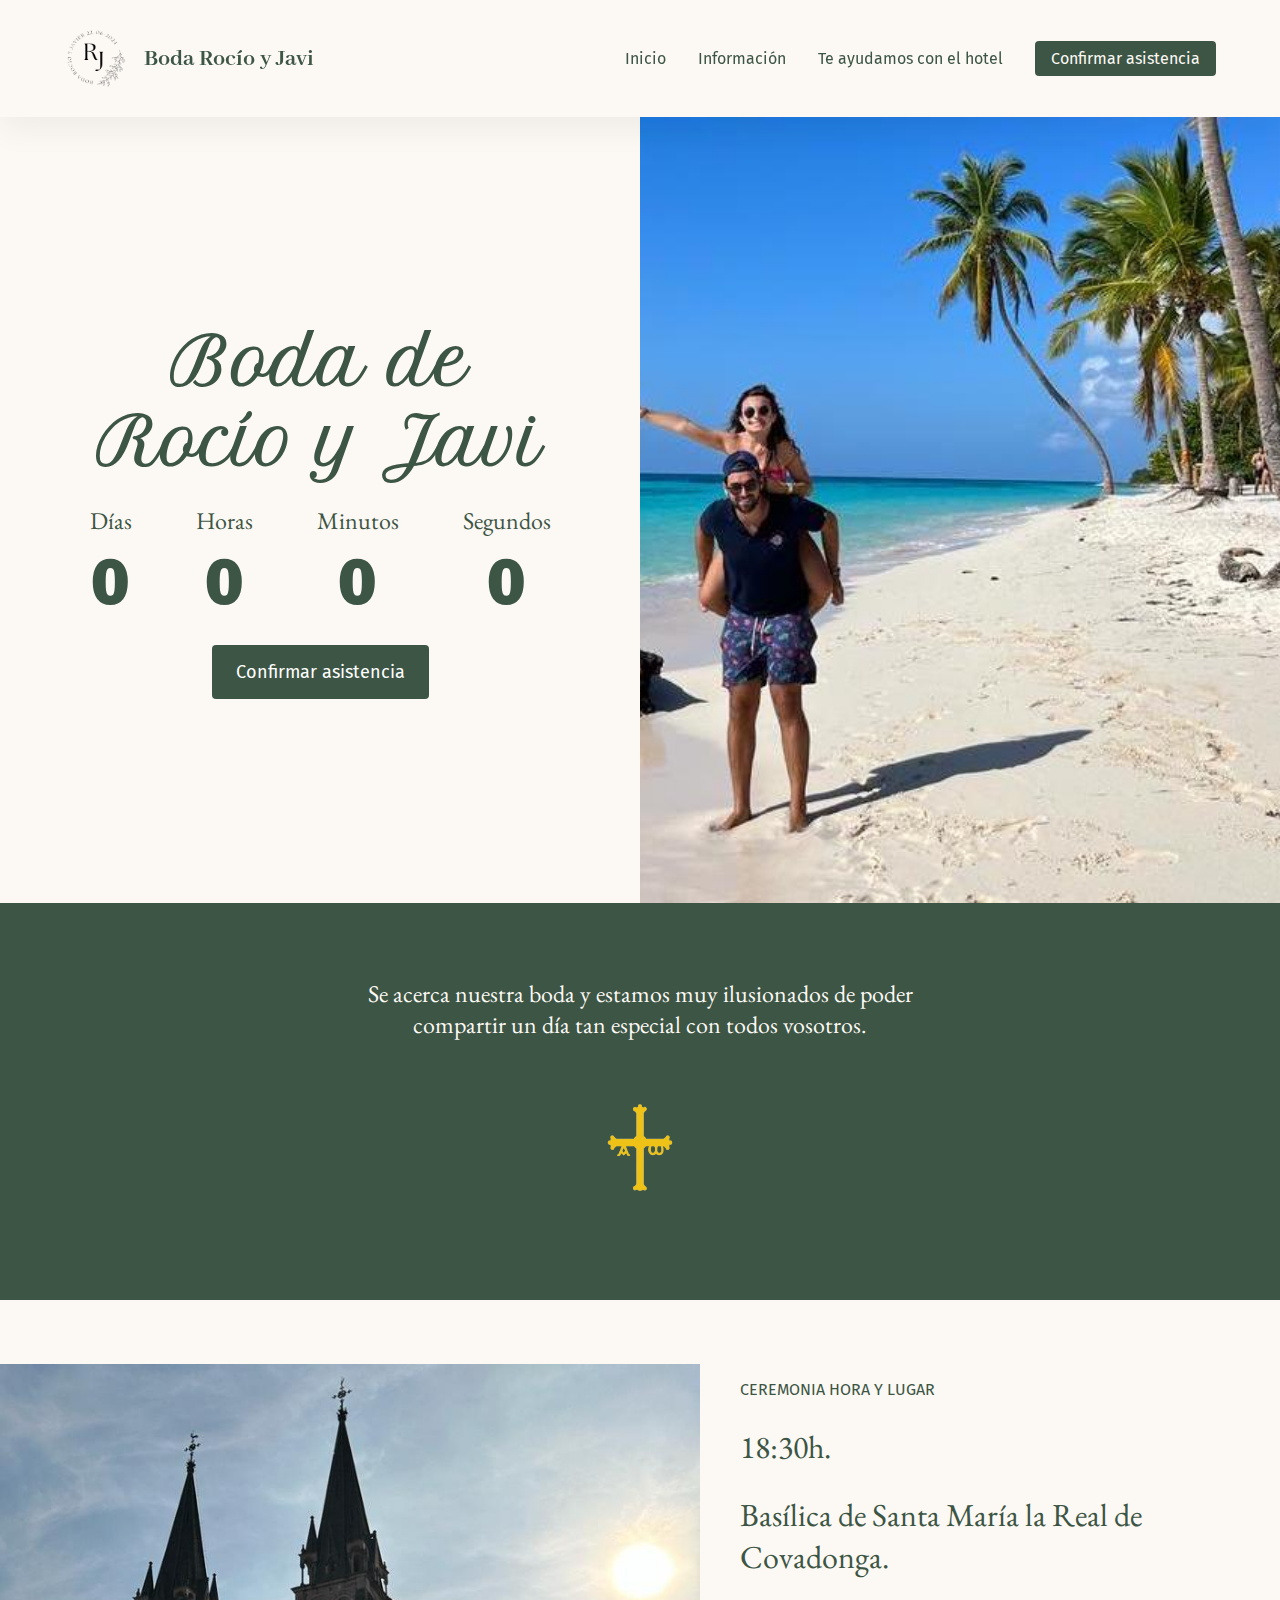
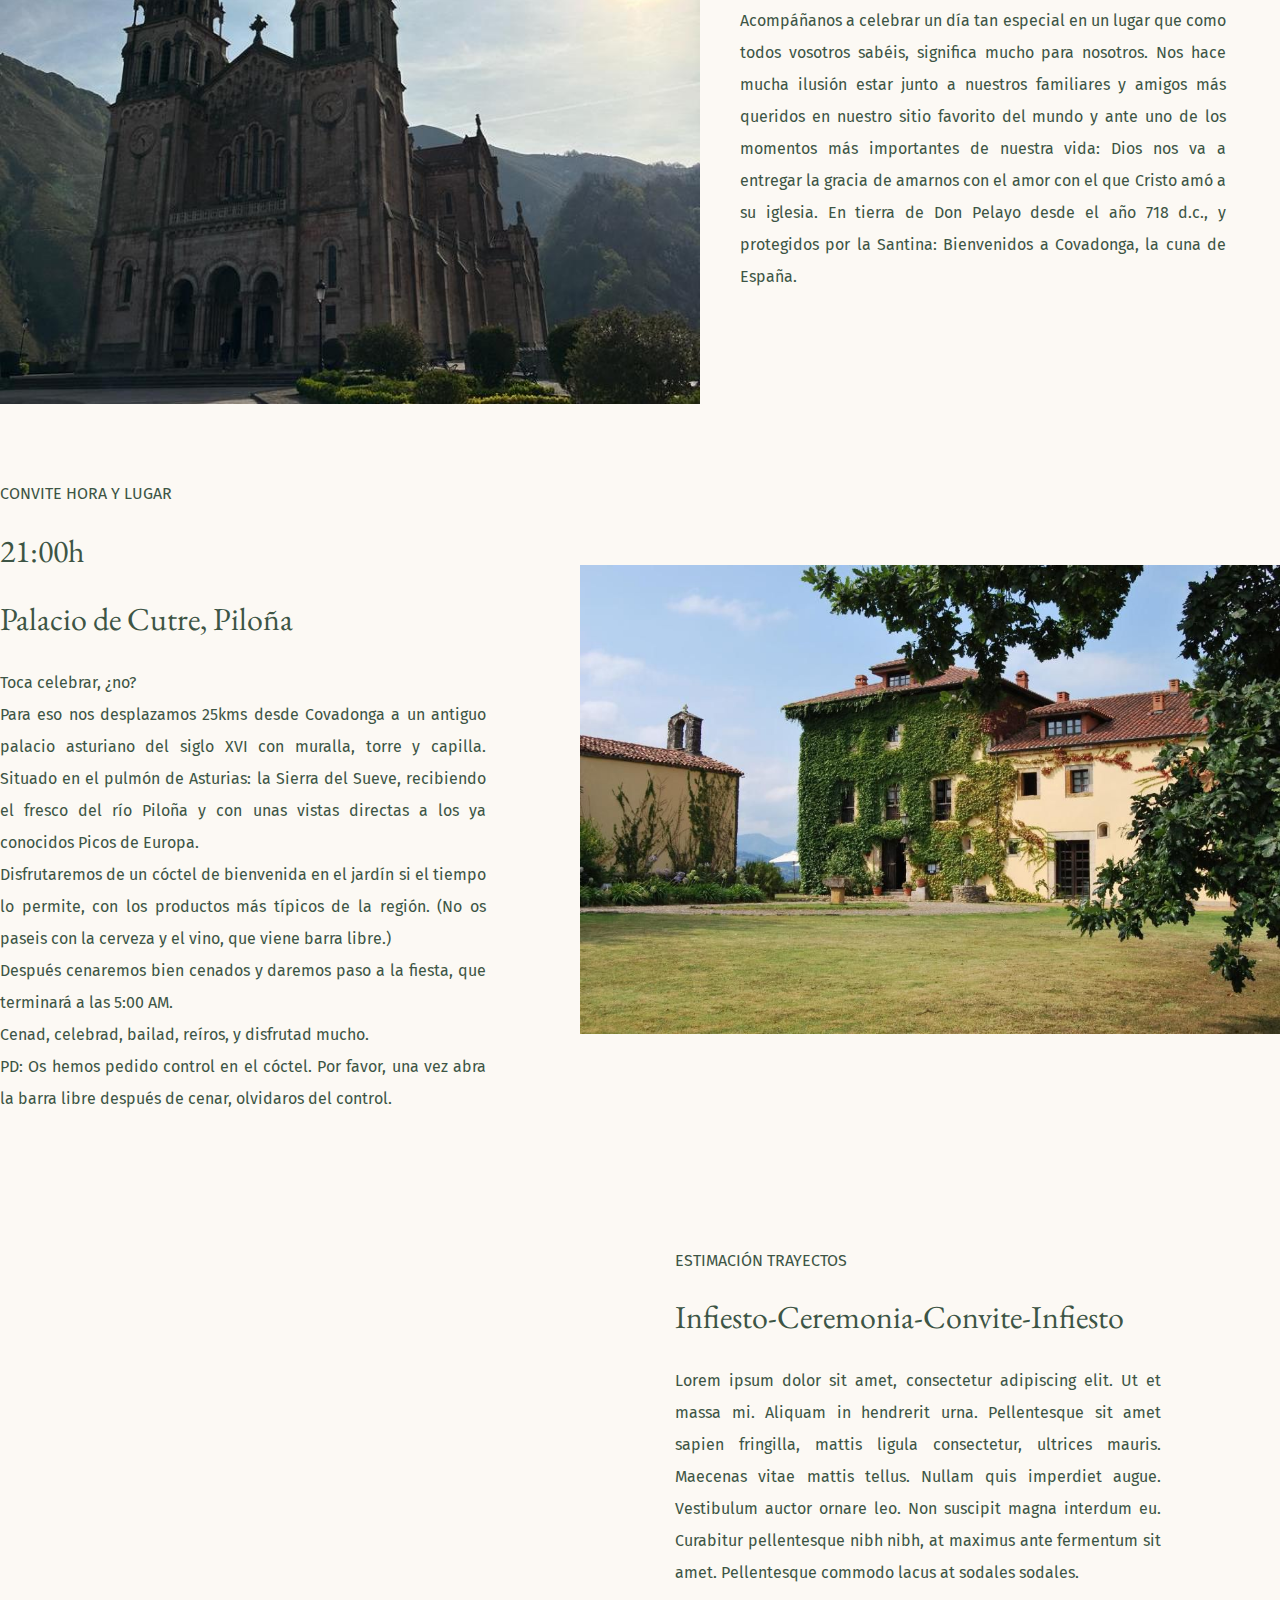
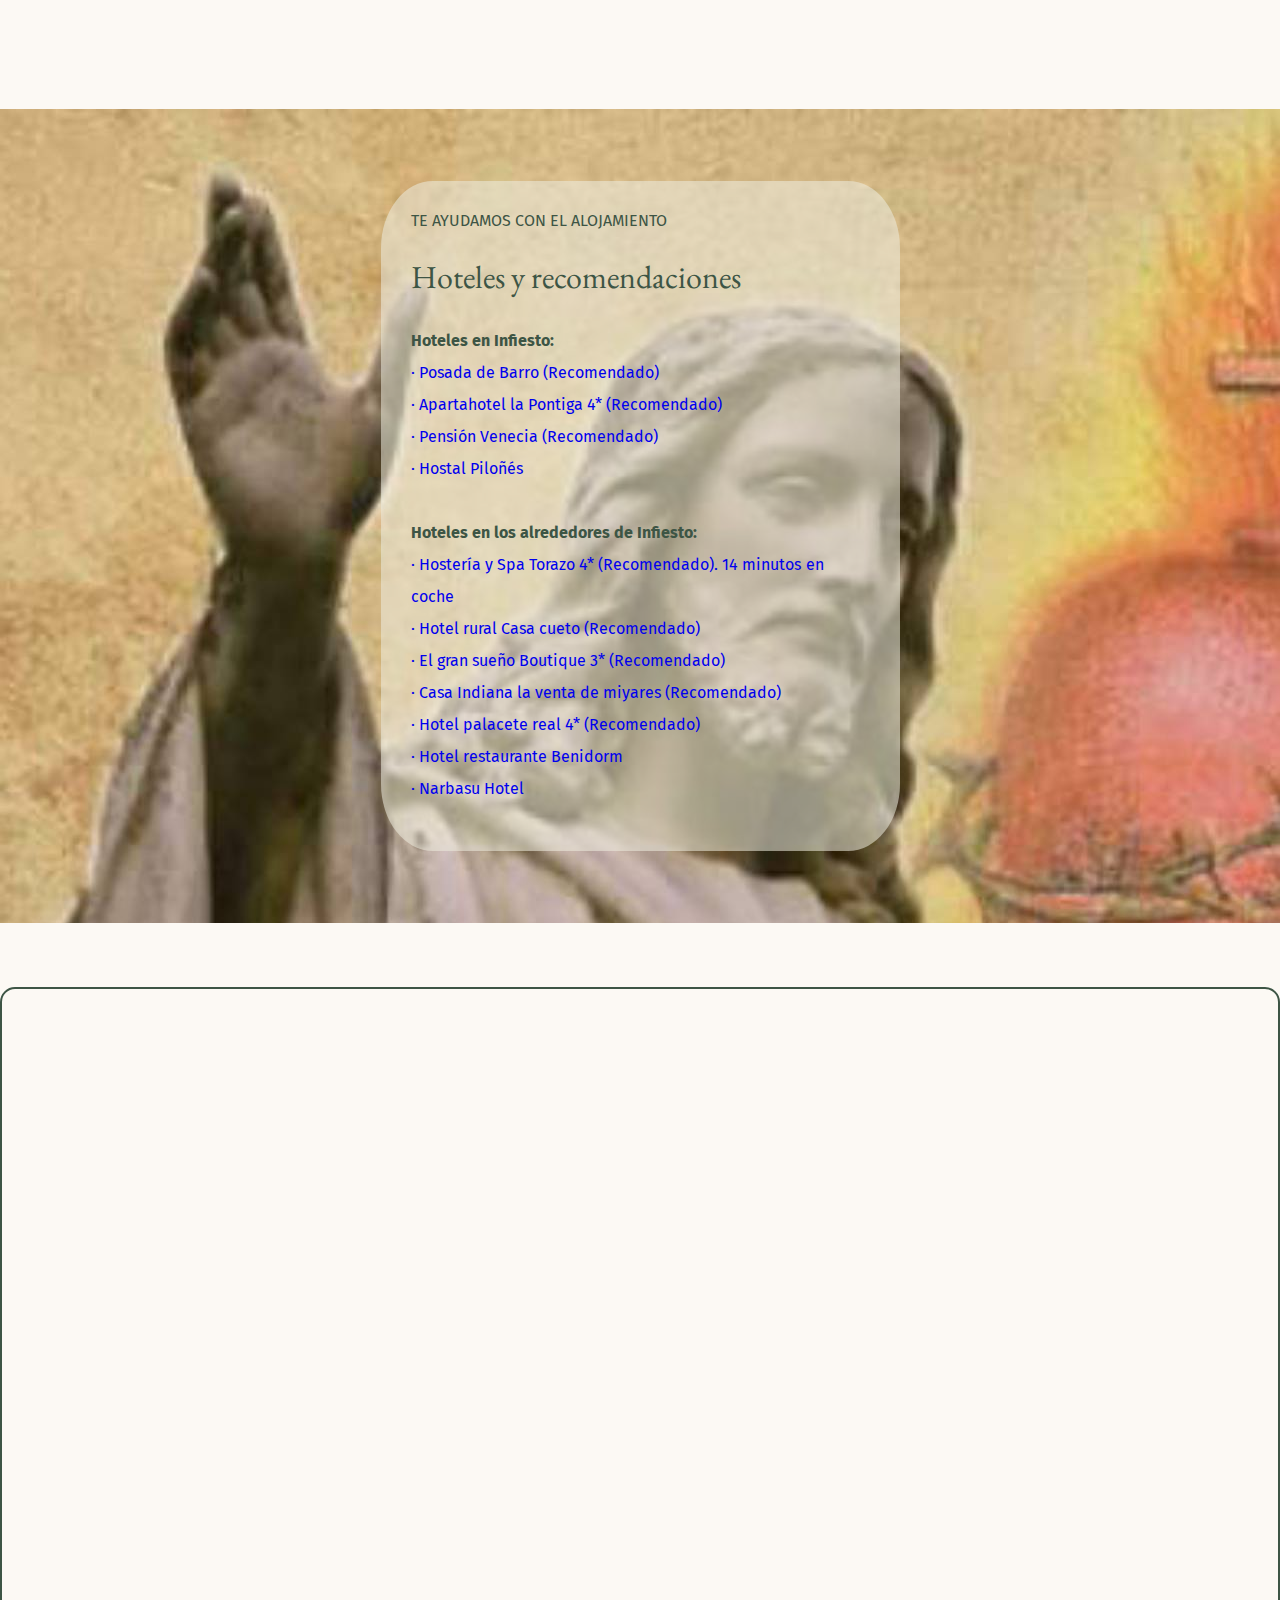
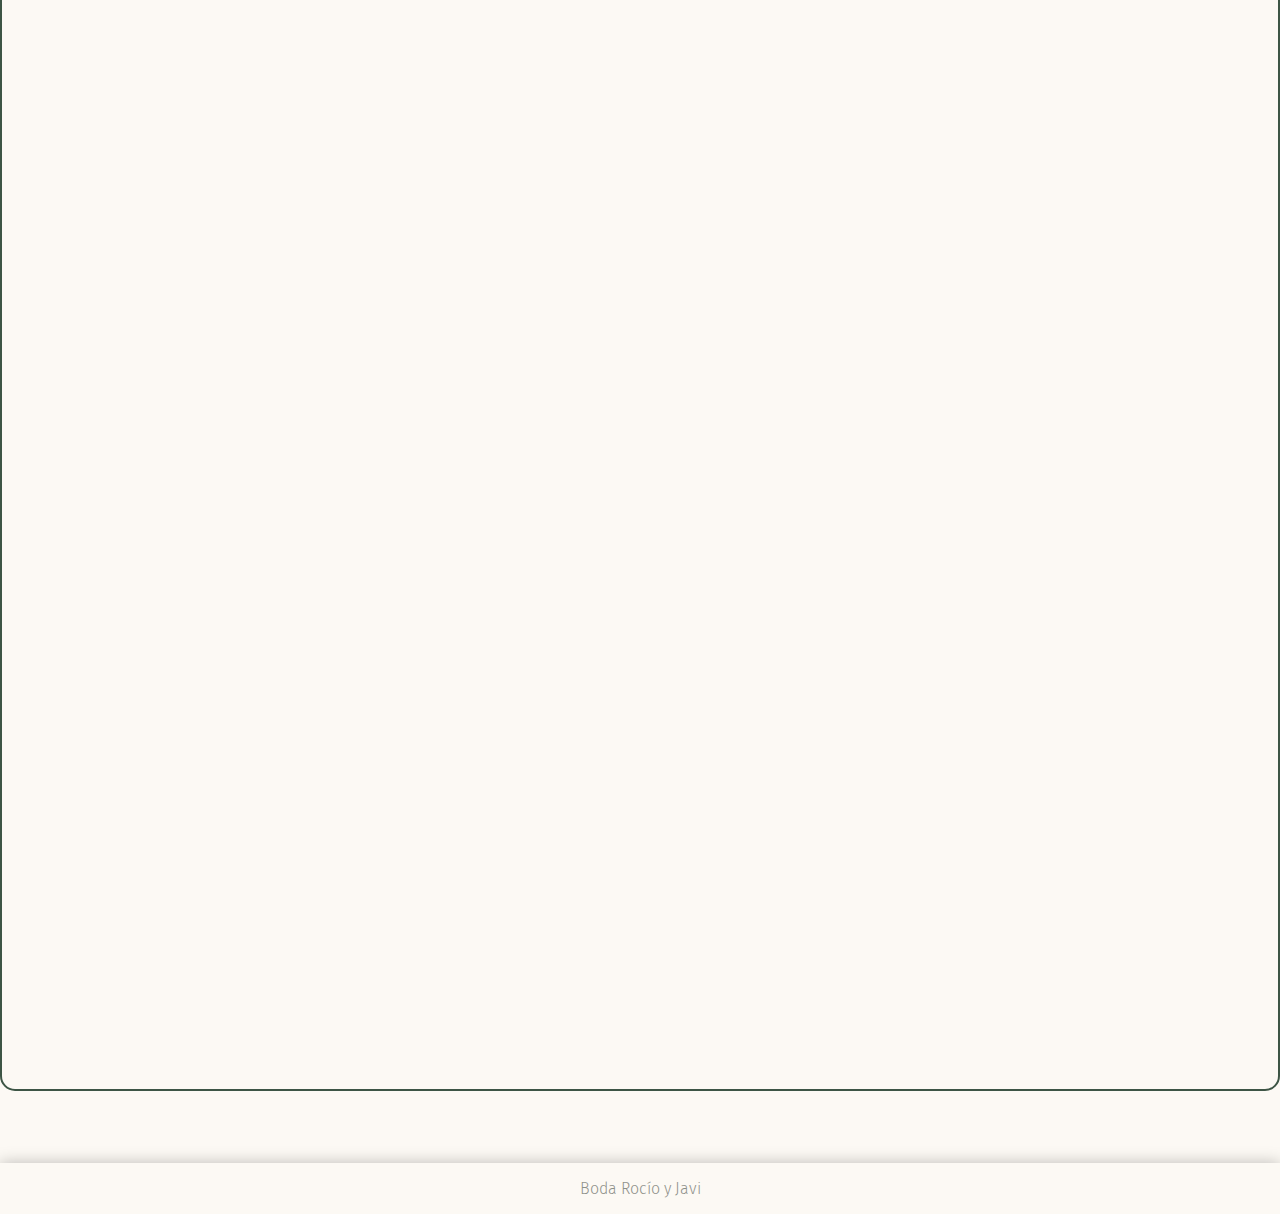
==== index.html @ cde681e6 "Add files via upload" ====
<!DOCTYPE html>
<html lang="en">
    <head>
        <meta charset="UTF-8" />
        <meta http-equiv="X-UA-Compatible" content="IE=edge" />
        <meta name="viewport" content="width=device-width, initial-scale=1.0" />
        <link rel="stylesheet" href="css/main.css" />
        <!-- Fuentes -->
        <link rel="preconnect" href="https://fonts.googleapis.com" />
        <link rel="preconnect" href="https://fonts.gstatic.com" crossorigin />
        <link
            href="https://fonts.googleapis.com/css2?family=Abhaya+Libre:wght@700&family=EB+Garamond:wght@400;500;700&family=Fira+Sans:wght@400;500;900&family=Petit+Formal+Script&display=swap"
            rel="stylesheet"
        />
        <link rel="icon" type="image/x-icon" href="src/images/favicon.ico"/>

        <script src="https://code.jquery.com/jquery-1.9.1.min.js"></script>
        <script src="js/main.js"></script>
        <title>Boda Rocío y Javi</title>
    </head>
    <body>
        <header class="o-mainHeader">
            <a class="m-headerLogo__container" href="#inicio">
                <div class="m-headerLogoContainer__img">
                    <img src="src/images/logo-color.png" alt="" />
                </div>
                <div class="m-headerLogoContainer__name">Boda Rocío y Javi</div>
            </a>

            <div class="m-headerButton js-headerButton" aria-expanded="false">
                <span class="a-headerButton__line"></span>
                <span class="a-headerButton__line"></span>
                <span class="a-headerButton__line"></span>
            </div>

            <nav class="m-headerNav js-headerNav" data-visible="false">
                <ul class="m-headerLink__container">
                    <li class="m-headerLink__item">
                        <a href="#inicio">
                            <span class="a-headerLink__text">Inicio</span>
                        </a>
                    </li>
                    <li class="m-headerLink__item">
                        <a href="#informacion">
                            <span class="a-headerLink__text">Información</span>
                        </a>
                    </li>
                    <li class="m-headerLink__item">
                        <a href="#teAyudamos">
                            <span class="a-headerLink__text">
                                Te ayudamos con el hotel
                            </span>
                        </a>
                    </li>
                    <li class="m-headerLink__item">
                        <a href="#confirmarAsistencia">
                            <span class="a-headerLink__text">
                                Confirmar asistencia
                            </span>
                        </a>
                    </li>
                </ul>
            </nav>
        </header>

        <main>
            <div class="o-heroSection" id="inicio">
                <div class="m-heroSection__info">
                    <h1 class="a-heroTitle">
                        Boda de
                        <br />
                        Rocío y Javi
                    </h1>
                    <div class="m-countDown">
                        <ul class="m-countDown__list">
                            <li class="m-countDown__item">
                                <span class="a-countDown__label">Días</span>
                                <span
                                    class="a-countDown__number"
                                    id="days"
                                ></span>
                            </li>
                            <li class="m-countDown__item">
                                <span class="a-countDown__label">Horas</span>
                                <span
                                    class="a-countDown__number"
                                    id="hours"
                                ></span>
                            </li>
                            <li class="m-countDown__item">
                                <span class="a-countDown__label">Minutos</span>
                                <span
                                    class="a-countDown__number"
                                    id="minutes"
                                ></span>
                            </li>
                            <li class="m-countDown__item">
                                <span class="a-countDown__label">Segundos</span>
                                <span
                                    class="a-countDown__number"
                                    id="seconds"
                                ></span>
                            </li>
                        </ul>
                    </div>
                    <a href="#confirmarAsistencia" class="a-button -primary">Confirmar asistencia</a>
                </div>
                <div class="m-heroSection__image">
                    <img src="src/images/hero-section2.jpeg" alt="" />
                </div>
            </div>

            <div class="o-sectionContainer">
                <div class="o-welcomeSection">
                    <span>
                        Se acerca nuestra boda y estamos muy ilusionados de
                        poder compartir un día tan especial con todos vosotros.
                    </span>
                    
                        <img src="src/images/cruz-victoria.png" alt="">
                    
                </div>
                

                <div class="o-infoSection" id="informacion">
                    <div class="m-infoSection__layout">
                        <div class="m-infoSection__image">
                            <img src="src/images/covadonga.jpeg" alt="">
                        </div>
                            
                        <div class="m-infoSection__content">
                            <div class="m-infoSectionContent__header">
                                <span class="a-infoHeader__subtitle">
                                    ceremonia hora y lugar
                                </span>
                                <h2 class="a-infoHeader__title">
                                    18:30h.
                                </h2>
                                <h2 class="a-infoHeader__title">
                                    Basílica de Santa María la Real de Covadonga.
                                </h2>
                            </div>
                            <div class="m-infoSectionContent__text">
                                <p>
                                    Acompáñanos a celebrar un día tan especial en un lugar que como todos vosotros sabéis, significa mucho para nosotros. Nos hace mucha ilusión estar junto a nuestros familiares y amigos más queridos en nuestro sitio favorito del mundo y ante uno de los momentos más importantes de nuestra vida: Dios nos va a entregar la gracia de amarnos con el amor con el que Cristo amó a su iglesia. En tierra de Don Pelayo desde el año 718 d.c., y protegidos por la Santina: Bienvenidos a Covadonga, la cuna de España.
                                </p>
                            </div>
                        </div>
                    </div>

                    <div class="m-infoSection__layout">
                        <div class="m-infoSection__image">
                            <img src="src/images/palacio.jpeg" alt="">
                        </div>
                        <div class="m-infoSection__content">
                            <div class="m-infoSectionContent__header">
                                <span class="a-infoHeader__subtitle">
                                    convite hora y lugar
                                </span>
                                <h2 class="a-infoHeader__title">
                                    21:00h
                                </h2>
                                <h2 class="a-infoHeader__title">
                                    Palacio de Cutre, Piloña
                                </h2>
                            </div>
                            <div class="m-infoSectionContent__text">
                                <p>
                                    Toca celebrar, ¿no?<br/>
                                    Para eso nos desplazamos 25kms desde Covadonga 
                                    a un antiguo palacio asturiano del siglo XVI con 
                                    muralla, torre y capilla. Situado en el pulmón 
                                    de Asturias: la Sierra del Sueve, recibiendo el 
                                    fresco del río Piloña y con unas vistas directas 
                                    a los ya conocidos Picos de Europa.<br/> 
                                    Disfrutaremos de un cóctel de bienvenida en el 
                                    jardín si el tiempo lo permite, con los productos 
                                    más típicos de la región. (No os paseis con la cerveza 
                                    y el vino, que viene barra libre.)<br/>
                                    Después cenaremos bien cenados y daremos paso a la 
                                    fiesta, que terminará a las 5:00 AM.<br/>

                                    Cenad, celebrad, bailad, reíros, y disfrutad mucho.<br/>

                                    PD: Os hemos pedido control en el cóctel. Por favor, una vez abra la barra libre después de cenar, olvidaros del control.
                                </p>
                            </div>
                        </div>
                    </div>

                    <div class="m-infoSection__layout">
                        <div class="m-infoSection__image">
                            <iframe src="https://www.google.com/maps/embed?pb=!1m18!1m12!1m3!1d309798.7789572702!2d-5.3397079510175125!3d43.20270747390685!2m3!1f0!2f0!3f0!3m2!1i1024!2i768!4f13.1!3m3!1m2!1s0xd49dfc33b7ececf%3A0x81ead4104fc2a7fc!2sBas%C3%ADlica%20de%20Santa%20Mar%C3%ADa%20la%20Real%20de%20Covadonga.!5e0!3m2!1ses!2ses!4v1696115152259!5m2!1ses!2ses" width="297" height="450" style="border:0;" allowfullscreen="" loading="lazy" referrerpolicy="no-referrer-when-downgrade"></iframe>                        
                            <iframe src="https://www.google.com/maps/embed?pb=!1m18!1m12!1m3!1d55085.802555332724!2d-5.320720313548995!3d43.37467789225576!2m3!1f0!2f0!3f0!3m2!1i1024!2i768!4f13.1!3m3!1m2!1s0xd36163b0a03cc47%3A0x2d94b3fb7f154a16!2sHotel%20Palacio%20De%20Cutre!5e0!3m2!1ses!2ses!4v1696115476602!5m2!1ses!2ses" width="297" height="450" style="border:0;" allowfullscreen="" loading="lazy" referrerpolicy="no-referrer-when-downgrade"></iframe>                        

                            <div class="m-infoSection__content">

                                <div class="m-infoSectionContent__header">
                                <span class="a-infoHeader__subtitle">
                                    Estimación trayectos
                                </span>
                                <h2 class="a-infoHeader__title">
                                    Infiesto-Ceremonia-Convite-Infiesto
                                </h2>
                            </div>
                            <div class="m-infoSectionContent__text">
                                <p>
                                    Lorem ipsum dolor sit amet, consectetur
                                    adipiscing elit. Ut et massa mi. Aliquam in
                                    hendrerit urna. Pellentesque sit amet sapien
                                    fringilla, mattis ligula consectetur,
                                    ultrices mauris. Maecenas vitae mattis
                                    tellus. Nullam quis imperdiet augue.
                                    Vestibulum auctor ornare leo. Non suscipit
                                    magna interdum eu. Curabitur pellentesque
                                    nibh nibh, at maximus ante fermentum sit
                                    amet. Pellentesque commodo lacus at sodales
                                    sodales.
                                </p>
                            </div>
                        </div>
                    </div>
                </div>
                
                <div class="o-hotelSection" id="teAyudamos">
                    <div class="o-hotelSection1">
                        <div class="m-infoSectionContent__header">
                            <span class="a-infoHeader__subtitle">
                                te ayudamos con el alojamiento
                            </span>
                            <h2 class="a-infoHeader__title">
                                Hoteles y recomendaciones
                            </h2>
                        </div>
                        <div class="m-infoSectionContent__text">
                            <p>
                                <b>Hoteles en Infiesto:</b>
                                <br/><a target="_blank" href="https://www.google.com/maps/place/La+Posada+de+Barro/@43.348213,-5.3661049,17z/data=!3m1!4b1!4m9!3m8!1s0xd363fc5492e9f4b:0xab3b5614380e4297!5m2!4m1!1i2!8m2!3d43.348213!4d-5.36353!16s%2Fg%2F1tj92v8_?entry=ttu">· Posada de Barro (Recomendado) </a>
                                <br/><a target="_blank" href="https://www.google.com/maps/place/Apartamentos+Tur%C3%ADsticos+La+Pontiga+(3+llaves)/@43.345863,-5.3645933,17z/data=!3m1!4b1!4m6!3m5!1s0xd363fcf7a05c873:0xda0bd8898de547ce!8m2!3d43.345863!4d-5.3620184!16s%2Fg%2F1z44b61__?entry=ttu">· Apartahotel la Pontiga 4* (Recomendado)</a>
                                <br/><a target="_blank" href="https://www.google.com/maps/place/Caf%C3%A9+Venecia+C+B/@43.3479693,-5.3646554,19z/data=!3m1!4b1!4m6!3m5!1s0xd363fc537a3bc0b:0xa8f64dca8cc5e32f!8m2!3d43.3479693!4d-5.3640117!16s%2Fg%2F1q5bnsqj2?entry=ttu">· Pensión Venecia (Recomendado)</a>
                                <br/><a target="_blank" href="https://www.google.com/maps/place/Hotel+Pilo%C3%B1es/@43.3485279,-5.3645318,19z/data=!3m1!4b1!4m11!3m10!1s0xd363fdace59485b:0xec03cd9d156e0b33!5m4!1s2023-10-16!2i2!4m1!1i2!8m2!3d43.3485279!4d-5.3638881!16s%2Fg%2F1tj97pzz?entry=ttu">· Hostal Piloñés</a><br/>
    
                                <br/><b>Hoteles en los alrededores de Infiesto:</b>
                                <br/><a target="_blank" href="https://www.google.com/maps/place/Hoster%C3%ADa+de+Torazo/@43.4165298,-5.5695936,12z/data=!4m11!3m10!1s0xd366b26273810ef:0xf19453ae1d075746!5m4!1s2023-10-16!2i2!4m1!1i2!8m2!3d43.394352!4d-5.403546!16s%2Fg%2F1tfx65m2?entry=ttu">· Hostería y Spa Torazo 4* (Recomendado). 14 minutos en coche</a>
                                <br/><a target="_blank" href="https://www.google.com/maps/place/HOTEL+RURAL+CASA+CUETO/@43.3146636,-5.4603109,12.51z/data=!4m11!3m10!1s0xd36408dfa69f651:0x2f2708750d129bdf!5m4!1s2023-10-16!2i2!4m1!1i2!8m2!3d43.3129653!4d-5.4056277!16s%2Fg%2F11b6d087gv?entry=ttu">· Hotel rural Casa cueto (Recomendado)</a>
                                <br/><a target="_blank" href="https://www.google.com/maps/place/El+gran+sue%C3%B1o/@43.3814775,-5.353872,17z/data=!3m1!4b1!4m11!3m10!1s0xd3615a093cba6cd:0x6e3664c0f035958d!5m4!1s2023-10-16!2i2!4m1!1i2!8m2!3d43.3814775!4d-5.3512971!16s%2Fg%2F11b5qntzw6?entry=ttu">· El gran sueño Boutique 3* (Recomendado)</a>
                                <br/><a target="_blank" href="https://www.google.com/maps/place/La+Venta+de+Miyares+-+Casa+de+Indianos/@43.3779291,-5.3039497,14.72z/data=!4m11!3m10!1s0xd361747a7839c45:0x8624fe2f4ea013fe!5m4!1s2023-10-16!2i2!4m1!1i2!8m2!3d43.3784594!4d-5.2990815!16s%2Fg%2F11l9_08x5r?entry=ttu">· Casa Indiana la venta de miyares (Recomendado)</a>
                                <br/><a target="_blank" href="https://www.google.com/maps/place/Hotel+Palacete+Real/@43.3611997,-5.3512021,14.71z/data=!4m11!3m10!1s0xd363dff37133e6f:0x7adbc8891be1004b!5m4!1s2023-10-16!2i2!4m1!1i2!8m2!3d43.3587006!4d-5.3078603!16s%2Fg%2F11b6d4cggr?entry=ttu">· Hotel palacete real 4* (Recomendado)</a>
                                <br/><a target="_blank" href="https://www.google.com/maps/place/Hotel+Restaurante+Benidorm/@43.3601093,-5.3399141,13.19z/data=!4m11!3m10!1s0xd3617d617c7ddd3:0x21b867f2490338c5!5m4!1s2023-10-16!2i2!4m1!1i2!8m2!3d43.3614294!4d-5.3028423!16s%2Fg%2F1hc57r95t?entry=ttu">· Hotel restaurante Benidorm</a>
                                <br/><a target="_blank" href="https://www.google.com/maps/place/Narbasu+Restaurante+y+Hotel/@43.3841379,-5.3272444,12.41z/data=!4m11!3m10!1s0xd361743d5ea68b5:0xddaac5ea0cfa50b8!5m4!1s2023-10-16!2i2!4m1!1i2!8m2!3d43.3855569!4d-5.2694308!16s%2Fg%2F11rgyjpfvx?entry=ttu">· Narbasu Hotel</a>
                            </p>
                        </div>
                    </div>
                    
                </div>

                <div class="o-formSection" id="confirmarAsistencia">
                    <iframe src="https://docs.google.com/forms/d/e/1FAIpQLSdboETyngukHc9m49XzcL0sz0A18n0Wk53isHDozKYR7Z082Q/viewform?embedded=true" width="640" height="1700" frameborder="0" marginheight="0" marginwidth="0">Cargando…</iframe>                </div>
            </div>
        </main>

        <footer class="o-mainFooter">
            <span class="a-mainFooter__text">Boda Rocío y Javi</span>
        </footer>
    </body>
</html>
---- css/main.css ----
:root {
    --mainColor: #3d5545;
    --mainBackground: #FCF9F4;
}

html {
    font-size: 1px;
    background-color: #fcf9f4;
    scroll-behavior: smooth;
}

:where(*) {
    position: relative;
    box-sizing: border-box;
    z-index: 1;
}
:where(img){
    width: 100%;
    height: 100%;
    object-fit: contain;
}

body {
    font-size: 16rem;
    margin: 0;
    box-sizing: border-box;
}

a {
    text-decoration: none;
}

.a-button{
    padding: 16px 24px;
    border-radius: 4px;
    font-family: 'Fira Sans';
    font-style: normal;
    font-weight: 400;
    font-size: clamp(14rem, 3vw, 18rem);
}
.a-button.-primary{
    background-color: var(--mainColor);
    color: white;
}

/* || HEADER  ----------------------------------------------------------------*/
.o-mainHeader {
    display: flex;
    flex-direction: row;
    justify-content: space-between;
    align-items: center;

    position: sticky;
    top: 0;

    background-color: #fcf9f4;
    box-shadow: 0px 14.2579px 28.5158px rgba(0, 0, 0, 0.05);
    padding: 25rem 64rem;
    z-index: 2;
}

/* |> LEFT SIDE ---------------------------------------------------------------*/
.m-headerLogo__container{
    display: flex;
    flex-direction: row;
    gap: 16rem;
    align-items: center;
    justify-content: center;
}
.m-headerLogoContainer__img{
    display: flex;
    width: 64rem;
}
.m-headerLogoContainer__name{
    font-family: 'Abhaya Libre';
    font-weight: 700;
    font-size: 24rem;
    color: var(--mainColor);
}

/* |> RIGHT SIDE -------------------------------------------------------------*/
.m-headerLink__container {
    display: flex;
    flex-direction: row;
    justify-content: center;
    align-items: center;
    gap: 32rem;

    list-style: none;
}
.a-headerLink__text{
    font-family: 'Fira Sans';
    font-weight: 400;
    font-size: 16rem;
    color: var(--mainColor);
}
.m-headerLink__item {
    text-decoration: none;
    cursor: pointer;
}
.m-headerLink__item:last-child {
    padding: 8px 16px;
    background-color: var(--mainColor);
    border-radius: 4px;
    color: white;
}
.m-headerLink__item:last-child .a-headerLink__text{
    color: var(--mainBackground);
}

.m-headerButton {
    position: relative;
    display: flex;
    flex-direction: column;
    justify-content: center;
    align-items: flex-end;
    width: 32rem;
    height: 32rem;
    gap: 4rem;
    z-index: 999;
    cursor: pointer;
}

.o-heroSection{
    display: flex;
    flex-direction: row;
    height: calc(100vh - 114rem);
}
.m-heroSection__info{
    flex: 1;
    display: flex;
    flex-direction: column;
    align-items: center;
    justify-content: center;
    gap: 24rem;
}
.a-heroTitle{
    font-family: 'Petit Formal Script';
    font-size: clamp(32rem, 5vw, 64rem);
    text-align: center;
    color: var(--mainColor);
    margin: 0;
}
.m-heroSection__image{
    flex: 1;
}
.m-heroSection__image img{
    object-fit: cover;
    object-position: 70% center;
}
.m-countDown{
    display: flex;
    justify-content: center;
    align-items: center;
}
.m-countDown__list{
    display: flex;
    flex-direction: row;
    gap: 64rem;
    margin: 0;
    padding: 0 16rem;
}
.m-countDown__item{
    display: flex;
    flex-direction: column;
    align-items: center;
    gap: 8rem;
}
.a-countDown__label{
    font-family: 'EB Garamond';
    font-weight: 400;
    font-size: clamp(14rem, 5vw, 24rem);
    color: var(--mainColor);
}
.a-countDown__number{
    font-family: 'Fira Sans';
    font-weight: 900;
    font-size: clamp(24rem, 5vw, 64rem);
    color: var(--mainColor);
}
/* || SECTION ----------------------------------------------------------------*/
.o-sectionContainer{
    display: flex;
    flex-direction: column;
    align-items: center;
    padding: 0px;
    gap: 64px;
}
.o-sectionContainer1{
    display: flex;
    flex-direction: column;
    align-items: center;
    padding: 0px;
    
}
/* |> WELCOME SECTION '-------------------------------------------------------*/
.o-welcomeSection{
    padding: 75rem 0;
    background-color: var(--mainColor);
    width: 100%;
    display: flex;
    flex-direction: column;
    justify-content: center;
    align-items: center;
}
.o-welcomeSection span{
    color: var(--mainBackground);
    text-align: center;
    font-family: 'EB Garamond', serif;
    font-size: 24rem;
    font-style: normal;
    font-weight: 400;
    line-height: normal;
    max-width: 600rem;
}

/* |> INFO SECTION -----------------------------------------------------------*/
.o-infoSection{
    display: flex;
    flex-direction: column;
    gap: 64rem;
}
.m-infoSection__layout{
    display: flex;
    flex-direction: row;
    gap: 40rem;
    justify-content: center
}
.m-infoSection__layout:nth-child(even){
    flex-direction: row-reverse;
}
.m-infoSection__content{
    max-width: 540rem;
    margin-top: 16rem;
}
.m-infoSectionContent__text{
    max-width: 90%;
    color: #3D5545;
    font-family: Fira Sans;
    font-size: 16px;
    font-style: normal;
    font-weight: 400;
    line-height: 200%; /* 32px */
    text-align: justify;
}
.a-infoHeader__subtitle{
    color: var(--mainColor);
    font-family: Fira Sans;
    font-size: 16px;
    font-style: normal;
    font-weight: 400;
    line-height: normal;
    text-transform: uppercase;
}
.a-infoHeader__title{
    color: var(--mainColor);
    font-family: EB Garamond;
    font-size: 32px;
    font-style: normal;
    font-weight: 400;
    line-height: normal;
}
.m-infoSection__image{
    display: flex;
    flex-direction: column;
}
.m-infoSection__image{
    display: flex;
    flex-direction: row;
    gap: 8rem;
    align-items: center;
   
}
#vueltaRoca::after{
    content: "Vuelta a Rocafor";
    background-color: var(--mainColor);
    padding: 8rem 16rem;
}

/* |> WELCOME SECTION '-------------------------------------------------------*/
.o-hotelSection{
    padding: 72rem 0;
    /* background-color: #ECECE7; */
    background-image: url("../src/images/sagrado-corazon.jpeg");
    /* background-position: center right; */
    /* background-repeat:round; */
    width: 100%;
    display: flex;
    flex-direction: column;
    justify-content: center;
    align-items: center;
}
.o-hotelSection1{
    background-color: rgba(238, 235, 221, 0.56);
    border-radius: 10%;
    padding: 30px;
}
.o-welcomeSection span{
    color: var(--mainBackground);
    text-align: center;
    font-family: 'EB Garamond', serif;
    font-size: 24rem;
    font-style: normal;
    font-weight: 400;
    line-height: normal;
    max-width: 600rem;
    margin-bottom: 30px;
}
.o-welcomeSection img{
    width: 120px;
    /* height: 40px; */
}

.o-formSection{
    /* padding: 32rem; */
    border-radius: 15rem;
    overflow: none;
    border: 2px solid var(--mainColor);
    display: flex ;
    justify-content: center;
}



/* || FOOTER -----------------------------------------------------------------*/
.o-mainFooter {
    display: flex;
    flex-direction: row;
    align-items: center;
    justify-content: center;

    margin-top: 72rem;
    padding: 16rem 0;
    background: #fcf9f4;
    box-shadow: 0px 0px 15px rgba(0, 0, 0, 0.25);
    z-index: 0;
}
.a-mainFooter__text {
    display: flex;
    align-items: center;
    justify-content: center;
    font-family: "Fira Sans";
    font-style: normal;
    font-weight: 300;
    font-size: 16px;

    color: #1c2922;
    opacity: 0.5;
}

@media (max-width: 720px) {
    /* || NAVEGADOR RESPONSIVE -----------------------------------------------*/
    .o-mainHeader{
        padding: 24rem;
    }
    .m-headerNav {
        position: fixed;
        inset: 0 0 0 30%;
        background-color: var(--mainColor);
        transform: translateX(100%);
        transition: transform ease 0.5s;
    }
    .m-headerNav[data-visible="true"] {
        transform: translateX(0%);
    }
    .m-headerLink__container {
        padding: 32rem;
        flex-direction: column;
        align-items: flex-start;
    }
    .m-headerButton span {
        background-color: var(--mainBackground);
        border-radius: 10px;
        height: 3px;
        transform-origin: center center;
        transition: 0.4s cubic-bezier(0.68, -0.6, 0.32, 1.6);
    }
    .m-headerButton[aria-expanded="false"] span{
        background-color: var(--mainColor);
    }
    .a-headerLink__text{
        color: var(--mainBackground);
    }

    .a-headerButton__line:nth-of-type(1) {
        width: 50%;
    }

    .a-headerButton__line:nth-of-type(2) {
        width: 100%;
    }

    .a-headerButton__line:nth-of-type(3) {
        width: 75%;
    }

    .m-headerButton[aria-expanded="true"] span:nth-of-type(1) {
        width: 80%;
        transform: rotatez(45deg);
        position: absolute;
    }
    .m-headerButton[aria-expanded="true"] span:nth-of-type(2) {
        width: 0%;
    }
    .m-headerButton[aria-expanded="true"] span:nth-of-type(3) {
        width: 80%;
        transform: rotatez(-45deg);
        position: absolute;
    }
    .o-sectionContainer{
        padding: 100px 0 0 0;
    }

    .o-heroSection{
        flex-direction: column;
    }
    .m-heroSection__info{
        gap: 28rem;
        padding: 32rem;

    }
    .m-countDown__list{
        flex-wrap: wrap;
        gap: 0;
        row-gap: 16rem;
        column-gap: 32rem;
        justify-content: center;
    }
    .m-countDown__item:nth-child(1){
        width: 100%;

    }
    .m-countDown__item:nth-child(1) .a-countDown__number{
        font-size: 64rem;
    }
    .m-infoSection__layout{
        flex-direction: column-reverse !important;
        gap: 32rem;
        padding: 16rem;
    }
    .m-infoSection__image{
        flex-direction: column;
       
    }
    iframe{
        width: 100%;
    }
    .o-hotelSection{
        background-position: top;
    }
    .o-hotelSection1{
        width: 100%;
        background-color: rgba(238, 235, 221, 0.56);
        border-radius:0;
        padding: 30px;
    }
 




}
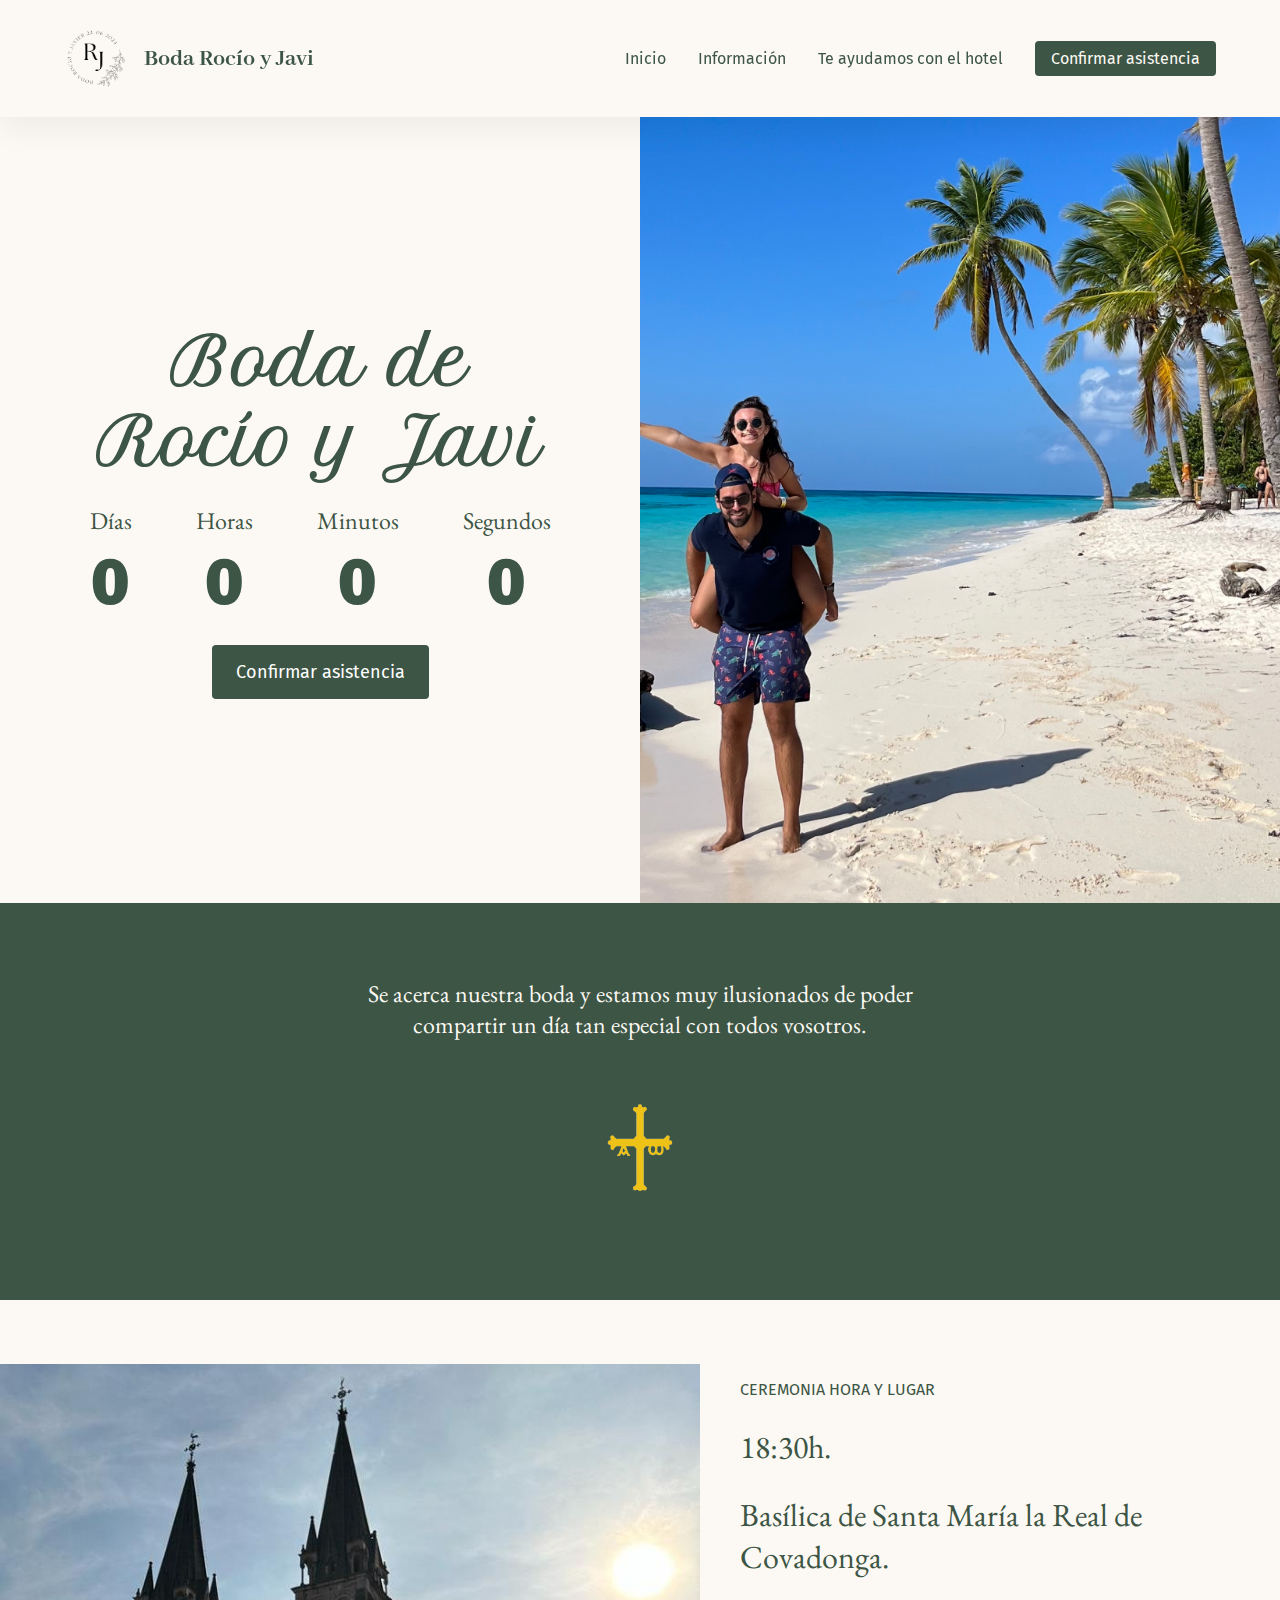
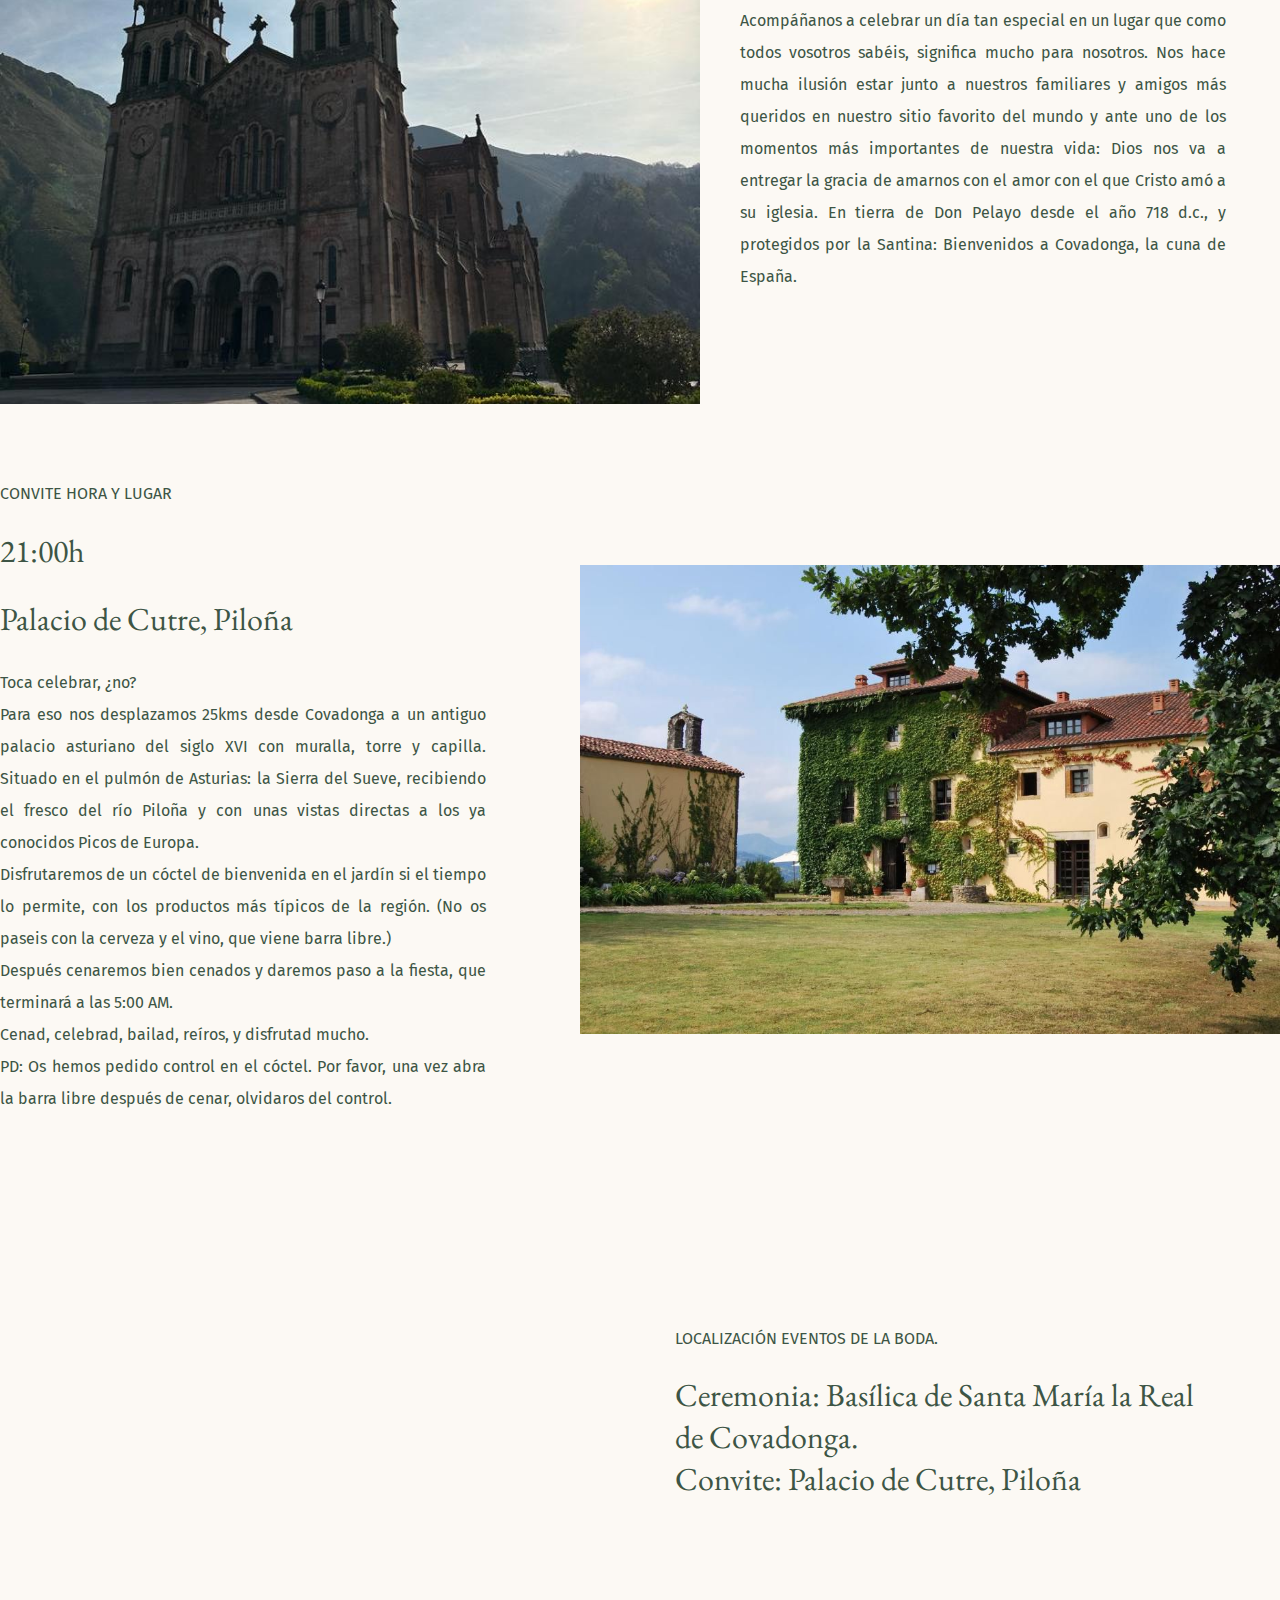
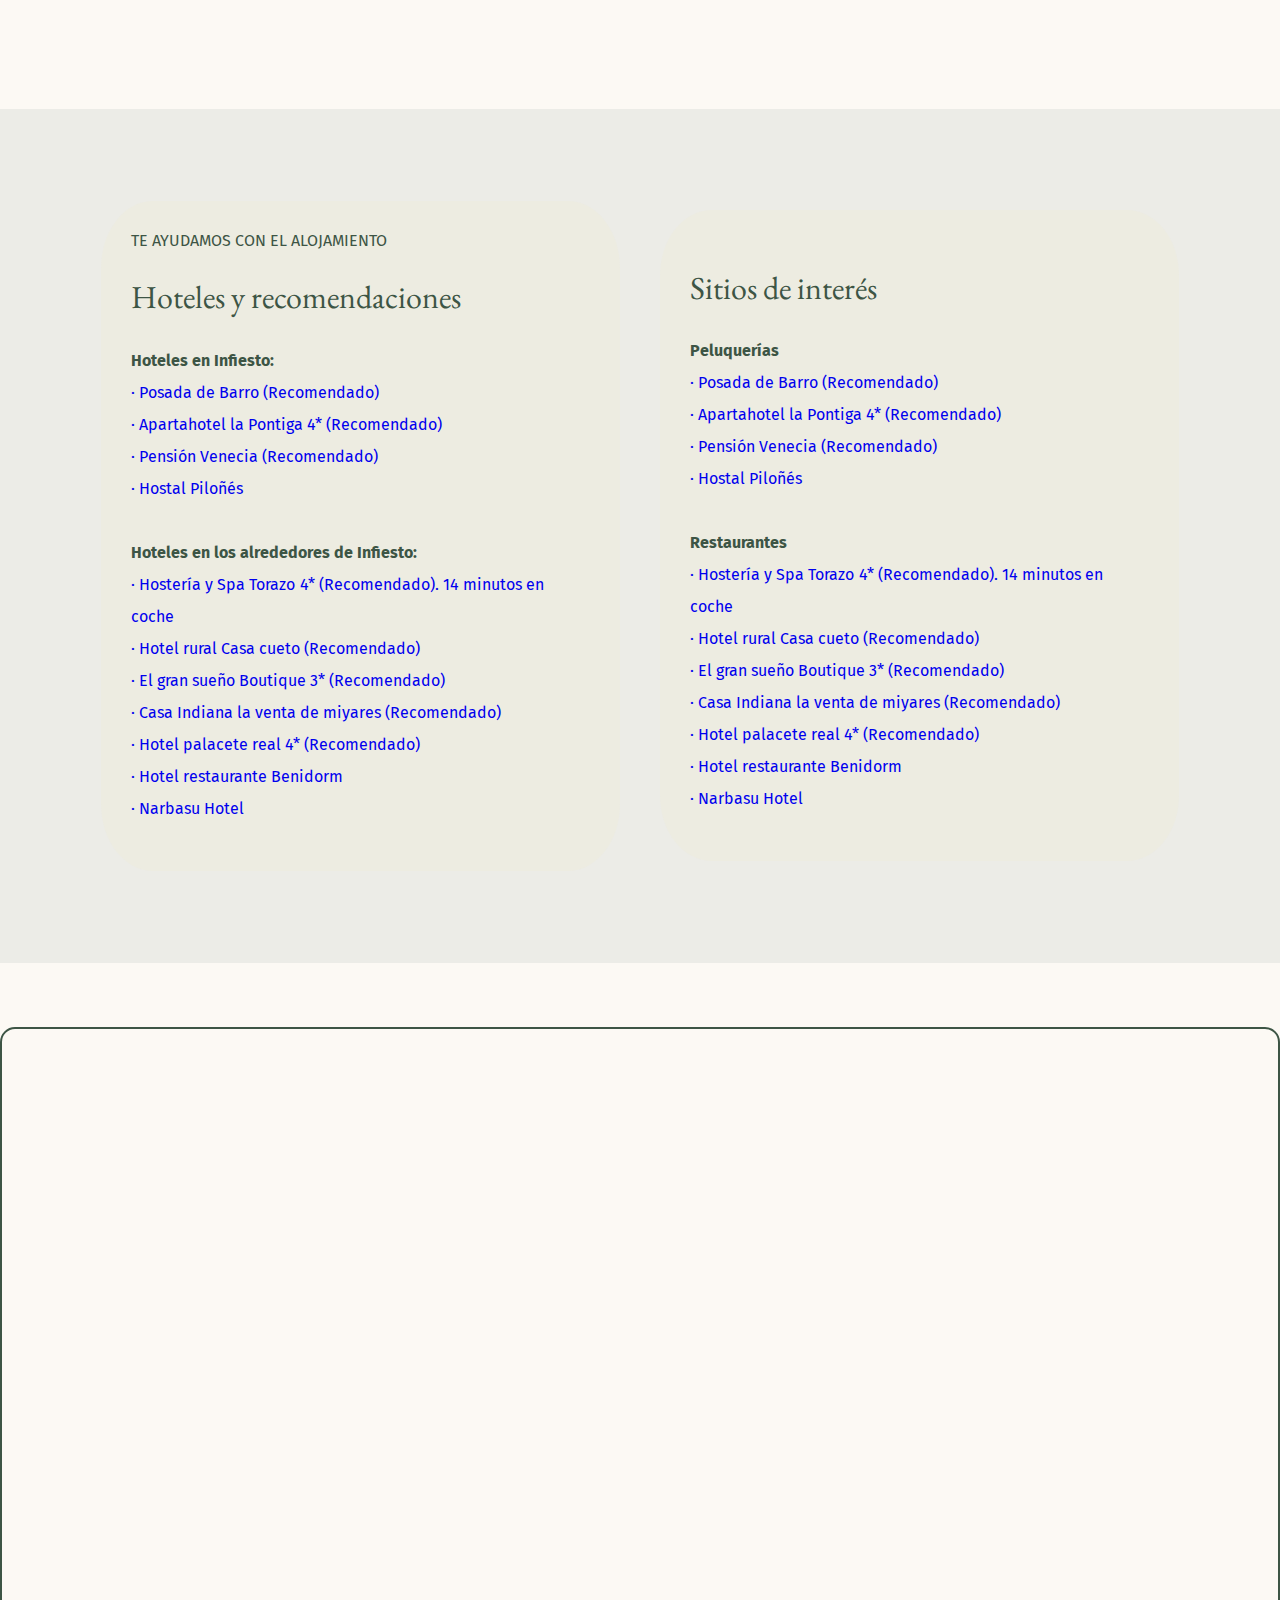
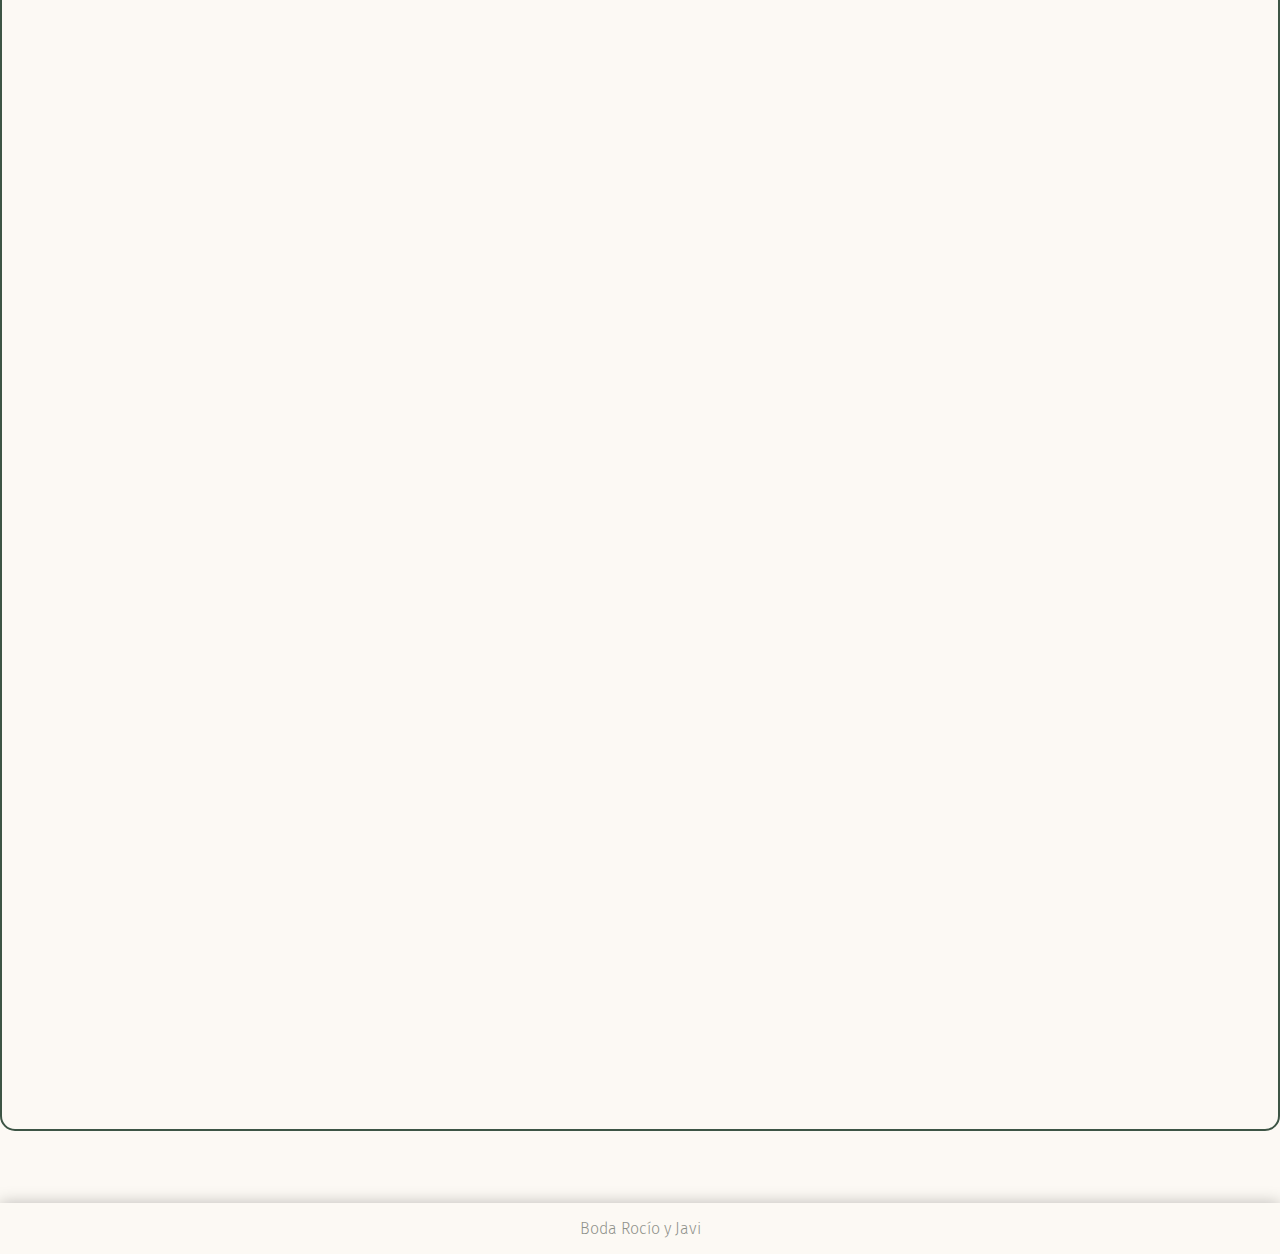
==== commit 8a814037: "Add files via upload" ====
--- a/index.html
+++ b/index.html
@@ -106,7 +106,7 @@
                     <a href="#confirmarAsistencia" class="a-button -primary">Confirmar asistencia</a>
                 </div>
                 <div class="m-heroSection__image">
-                    <img src="src/images/hero-section2.jpeg" alt="" />
+                    <img src="src/images/hero-section2.jpg" alt="" />
                 </div>
             </div>
 
@@ -197,25 +197,16 @@
 
                                 <div class="m-infoSectionContent__header">
                                 <span class="a-infoHeader__subtitle">
-                                    Estimación trayectos
+                                    Localización eventos de la boda.
                                 </span>
                                 <h2 class="a-infoHeader__title">
-                                    Infiesto-Ceremonia-Convite-Infiesto
+                                    Ceremonia: Basílica de Santa María la Real de Covadonga.<br/>
+                                    Convite: Palacio de Cutre, Piloña
                                 </h2>
                             </div>
                             <div class="m-infoSectionContent__text">
                                 <p>
-                                    Lorem ipsum dolor sit amet, consectetur
-                                    adipiscing elit. Ut et massa mi. Aliquam in
-                                    hendrerit urna. Pellentesque sit amet sapien
-                                    fringilla, mattis ligula consectetur,
-                                    ultrices mauris. Maecenas vitae mattis
-                                    tellus. Nullam quis imperdiet augue.
-                                    Vestibulum auctor ornare leo. Non suscipit
-                                    magna interdum eu. Curabitur pellentesque
-                                    nibh nibh, at maximus ante fermentum sit
-                                    amet. Pellentesque commodo lacus at sodales
-                                    sodales.
+                                    
                                 </p>
                             </div>
                         </div>
@@ -250,8 +241,35 @@
                                 <br/><a target="_blank" href="https://www.google.com/maps/place/Narbasu+Restaurante+y+Hotel/@43.3841379,-5.3272444,12.41z/data=!4m11!3m10!1s0xd361743d5ea68b5:0xddaac5ea0cfa50b8!5m4!1s2023-10-16!2i2!4m1!1i2!8m2!3d43.3855569!4d-5.2694308!16s%2Fg%2F11rgyjpfvx?entry=ttu">· Narbasu Hotel</a>
                             </p>
                         </div>
-                    </div>
-                    
+                    </div> 
+                    <div class="o-hotelSection1">
+                        <div class="m-infoSectionContent__header">
+                            <span class="a-infoHeader__subtitle">
+                                
+                            </span>
+                            <h2 class="a-infoHeader__title">
+                                Sitios de interés
+                            </h2>
+                        </div>
+                        <div class="m-infoSectionContent__text">
+                            <p>
+                                <b>Peluquerías</b>
+                                <br/><a target="_blank" href="https://www.google.com/maps/place/La+Posada+de+Barro/@43.348213,-5.3661049,17z/data=!3m1!4b1!4m9!3m8!1s0xd363fc5492e9f4b:0xab3b5614380e4297!5m2!4m1!1i2!8m2!3d43.348213!4d-5.36353!16s%2Fg%2F1tj92v8_?entry=ttu">· Posada de Barro (Recomendado) </a>
+                                <br/><a target="_blank" href="https://www.google.com/maps/place/Apartamentos+Tur%C3%ADsticos+La+Pontiga+(3+llaves)/@43.345863,-5.3645933,17z/data=!3m1!4b1!4m6!3m5!1s0xd363fcf7a05c873:0xda0bd8898de547ce!8m2!3d43.345863!4d-5.3620184!16s%2Fg%2F1z44b61__?entry=ttu">· Apartahotel la Pontiga 4* (Recomendado)</a>
+                                <br/><a target="_blank" href="https://www.google.com/maps/place/Caf%C3%A9+Venecia+C+B/@43.3479693,-5.3646554,19z/data=!3m1!4b1!4m6!3m5!1s0xd363fc537a3bc0b:0xa8f64dca8cc5e32f!8m2!3d43.3479693!4d-5.3640117!16s%2Fg%2F1q5bnsqj2?entry=ttu">· Pensión Venecia (Recomendado)</a>
+                                <br/><a target="_blank" href="https://www.google.com/maps/place/Hotel+Pilo%C3%B1es/@43.3485279,-5.3645318,19z/data=!3m1!4b1!4m11!3m10!1s0xd363fdace59485b:0xec03cd9d156e0b33!5m4!1s2023-10-16!2i2!4m1!1i2!8m2!3d43.3485279!4d-5.3638881!16s%2Fg%2F1tj97pzz?entry=ttu">· Hostal Piloñés</a><br/>
+    
+                                <br/><b>Restaurantes</b>
+                                <br/><a target="_blank" href="https://www.google.com/maps/place/Hoster%C3%ADa+de+Torazo/@43.4165298,-5.5695936,12z/data=!4m11!3m10!1s0xd366b26273810ef:0xf19453ae1d075746!5m4!1s2023-10-16!2i2!4m1!1i2!8m2!3d43.394352!4d-5.403546!16s%2Fg%2F1tfx65m2?entry=ttu">· Hostería y Spa Torazo 4* (Recomendado). 14 minutos en coche</a>
+                                <br/><a target="_blank" href="https://www.google.com/maps/place/HOTEL+RURAL+CASA+CUETO/@43.3146636,-5.4603109,12.51z/data=!4m11!3m10!1s0xd36408dfa69f651:0x2f2708750d129bdf!5m4!1s2023-10-16!2i2!4m1!1i2!8m2!3d43.3129653!4d-5.4056277!16s%2Fg%2F11b6d087gv?entry=ttu">· Hotel rural Casa cueto (Recomendado)</a>
+                                <br/><a target="_blank" href="https://www.google.com/maps/place/El+gran+sue%C3%B1o/@43.3814775,-5.353872,17z/data=!3m1!4b1!4m11!3m10!1s0xd3615a093cba6cd:0x6e3664c0f035958d!5m4!1s2023-10-16!2i2!4m1!1i2!8m2!3d43.3814775!4d-5.3512971!16s%2Fg%2F11b5qntzw6?entry=ttu">· El gran sueño Boutique 3* (Recomendado)</a>
+                                <br/><a target="_blank" href="https://www.google.com/maps/place/La+Venta+de+Miyares+-+Casa+de+Indianos/@43.3779291,-5.3039497,14.72z/data=!4m11!3m10!1s0xd361747a7839c45:0x8624fe2f4ea013fe!5m4!1s2023-10-16!2i2!4m1!1i2!8m2!3d43.3784594!4d-5.2990815!16s%2Fg%2F11l9_08x5r?entry=ttu">· Casa Indiana la venta de miyares (Recomendado)</a>
+                                <br/><a target="_blank" href="https://www.google.com/maps/place/Hotel+Palacete+Real/@43.3611997,-5.3512021,14.71z/data=!4m11!3m10!1s0xd363dff37133e6f:0x7adbc8891be1004b!5m4!1s2023-10-16!2i2!4m1!1i2!8m2!3d43.3587006!4d-5.3078603!16s%2Fg%2F11b6d4cggr?entry=ttu">· Hotel palacete real 4* (Recomendado)</a>
+                                <br/><a target="_blank" href="https://www.google.com/maps/place/Hotel+Restaurante+Benidorm/@43.3601093,-5.3399141,13.19z/data=!4m11!3m10!1s0xd3617d617c7ddd3:0x21b867f2490338c5!5m4!1s2023-10-16!2i2!4m1!1i2!8m2!3d43.3614294!4d-5.3028423!16s%2Fg%2F1hc57r95t?entry=ttu">· Hotel restaurante Benidorm</a>
+                                <br/><a target="_blank" href="https://www.google.com/maps/place/Narbasu+Restaurante+y+Hotel/@43.3841379,-5.3272444,12.41z/data=!4m11!3m10!1s0xd361743d5ea68b5:0xddaac5ea0cfa50b8!5m4!1s2023-10-16!2i2!4m1!1i2!8m2!3d43.3855569!4d-5.2694308!16s%2Fg%2F11rgyjpfvx?entry=ttu">· Narbasu Hotel</a>
+                            </p>
+                        </div>
+                    </div>                 
                 </div>
 
                 <div class="o-formSection" id="confirmarAsistencia">
--- a/css/main.css
+++ b/css/main.css
@@ -280,20 +280,22 @@
 /* |> WELCOME SECTION '-------------------------------------------------------*/
 .o-hotelSection{
     padding: 72rem 0;
-    /* background-color: #ECECE7; */
-    background-image: url("../src/images/sagrado-corazon.jpeg");
+    background-color: #ECECE7;
+    /* background-image: url("../src/images/sagrado-corazon.jpeg"); */
     /* background-position: center right; */
     /* background-repeat:round; */
     width: 100%;
     display: flex;
-    flex-direction: column;
-    justify-content: center;
-    align-items: center;
+    flex-direction: row;
+    justify-content: center;
+    align-items: center;
+    flex-wrap:wrap;
 }
 .o-hotelSection1{
     background-color: rgba(238, 235, 221, 0.56);
     border-radius: 10%;
     padding: 30px;
+    margin:20px;
 }
 .o-welcomeSection span{
     color: var(--mainBackground);
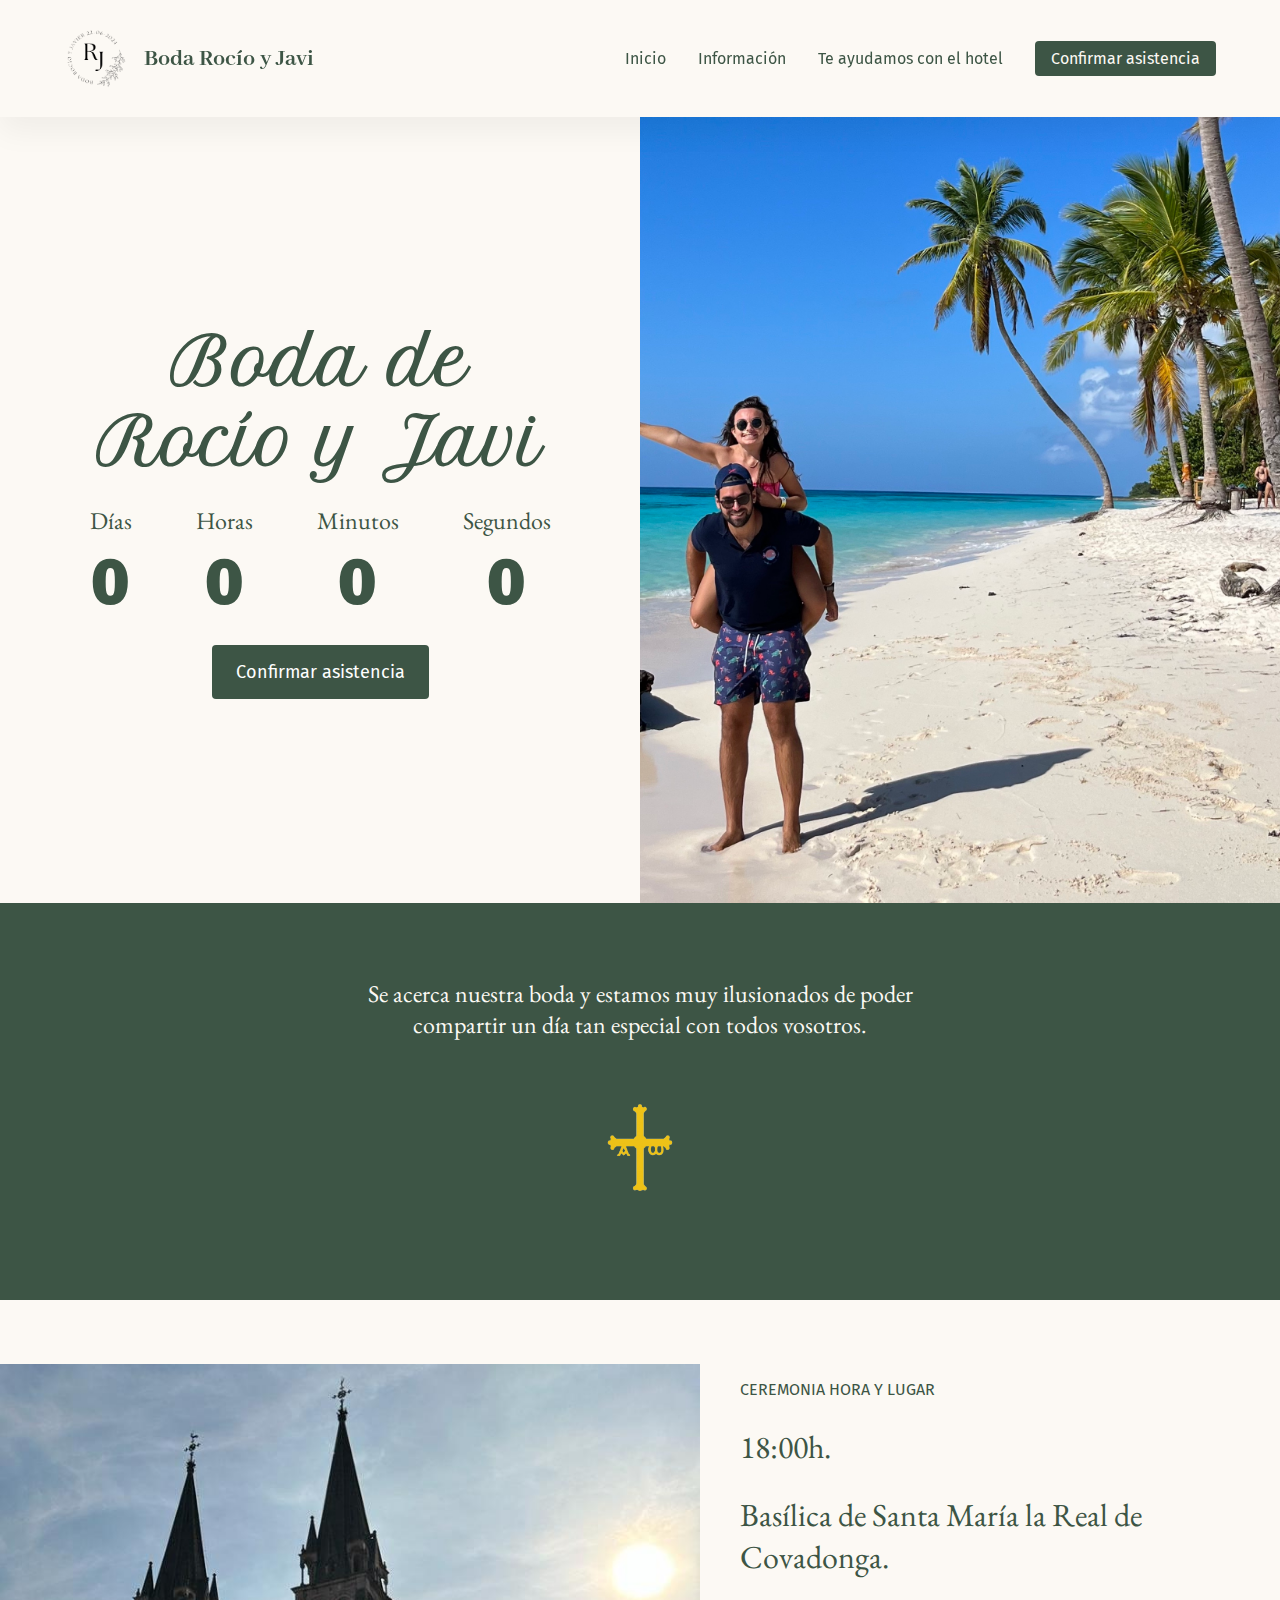
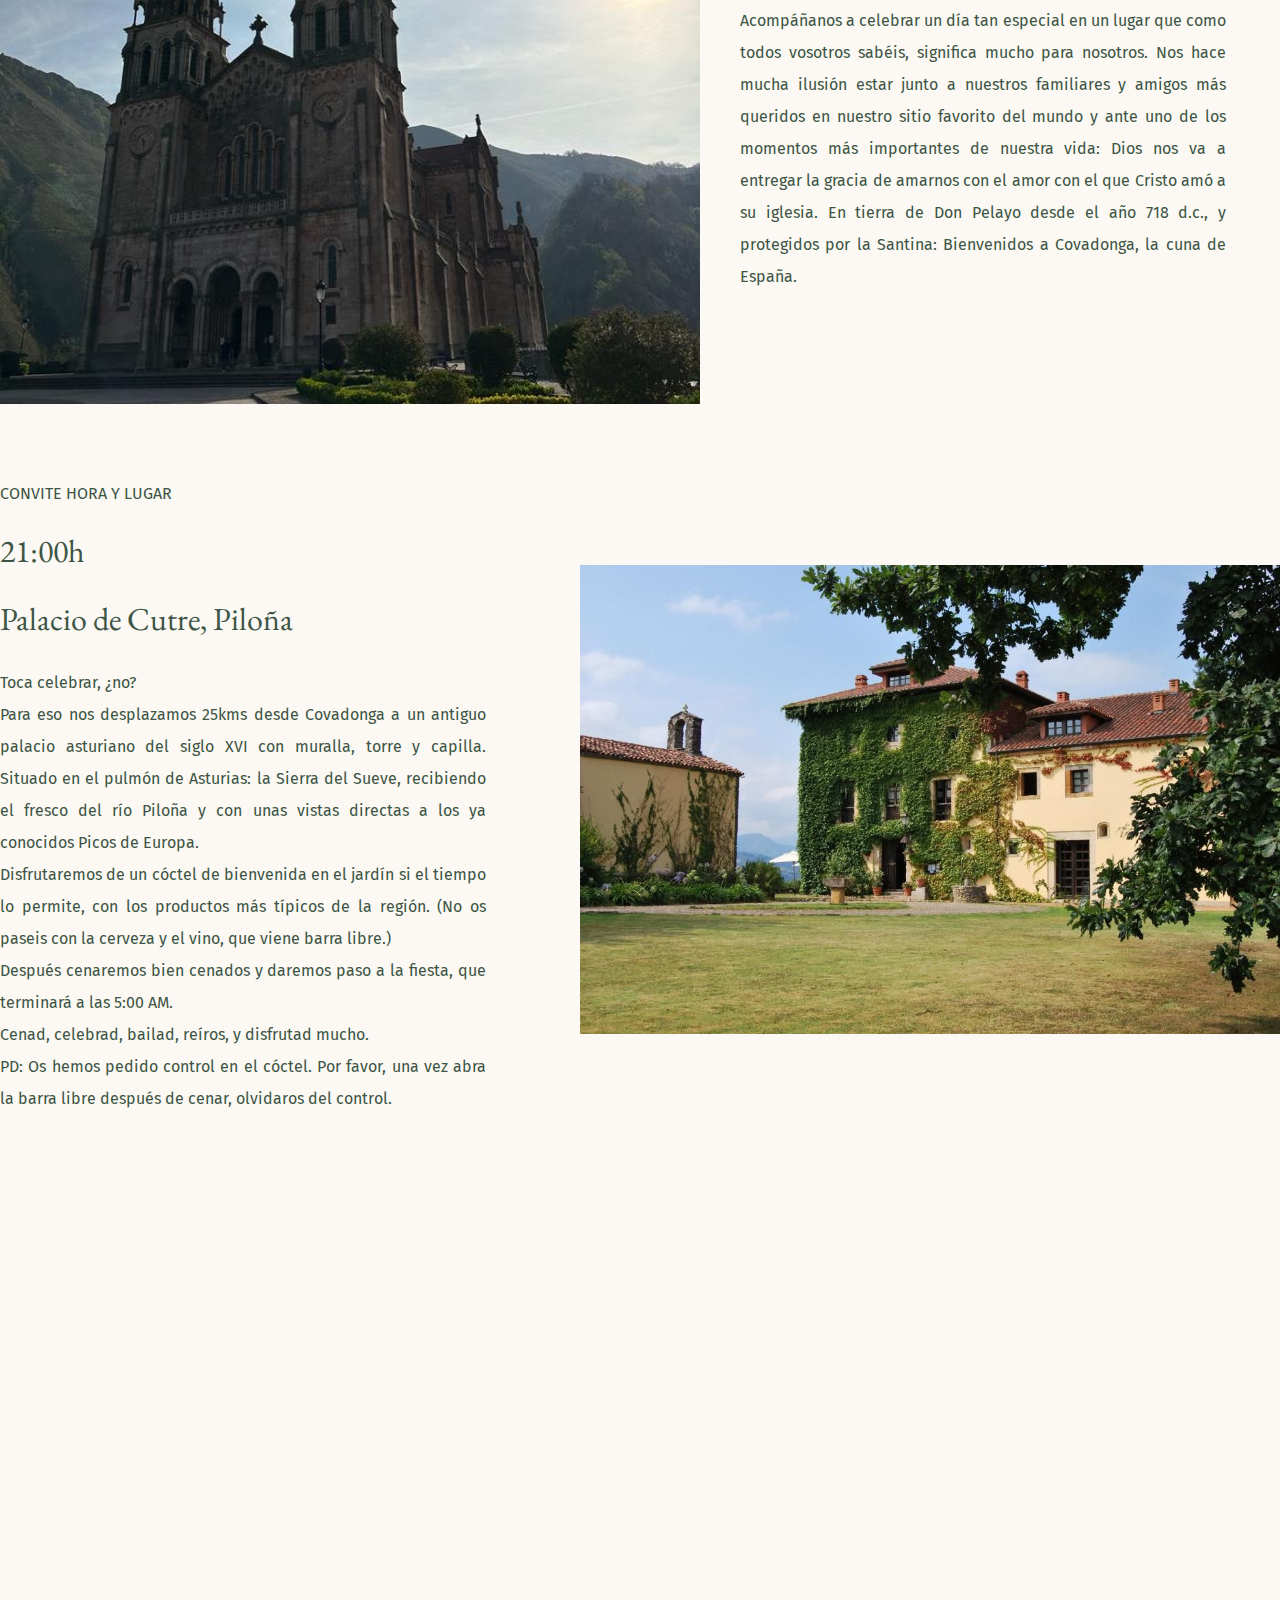
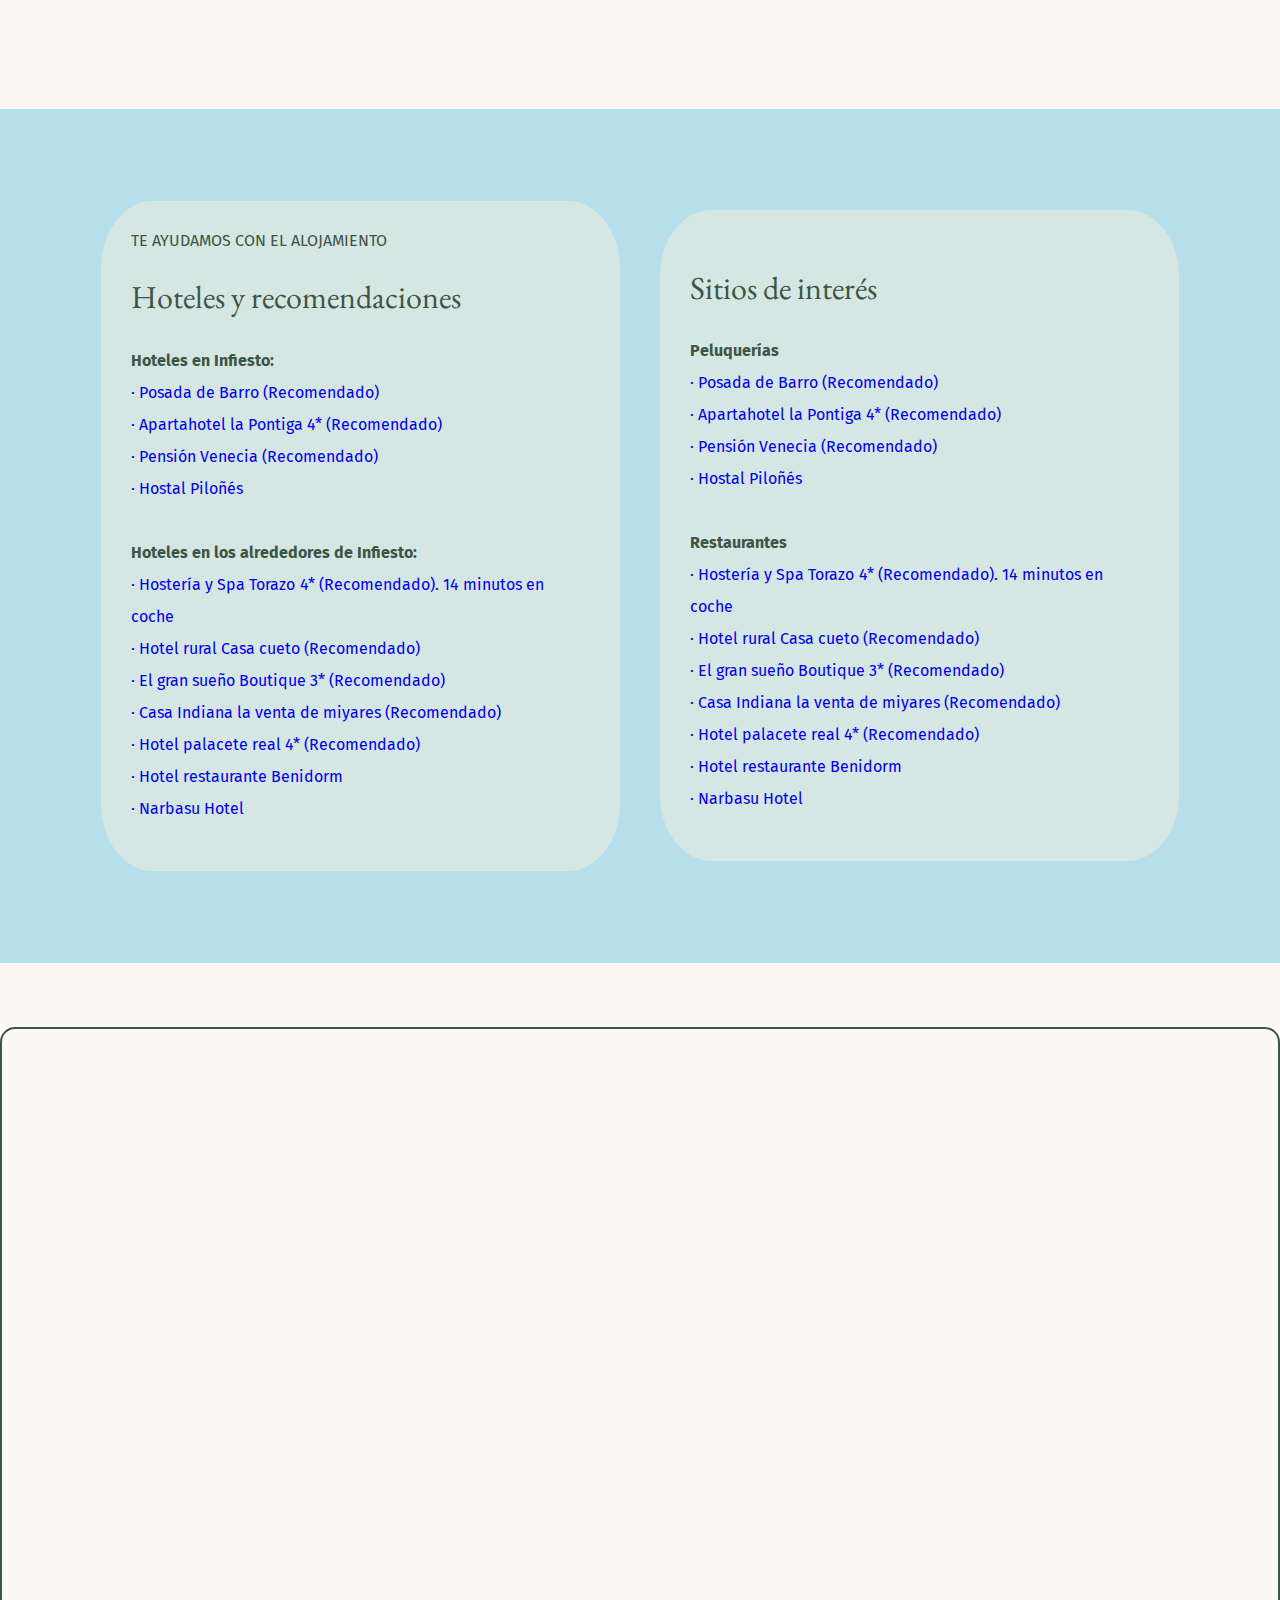
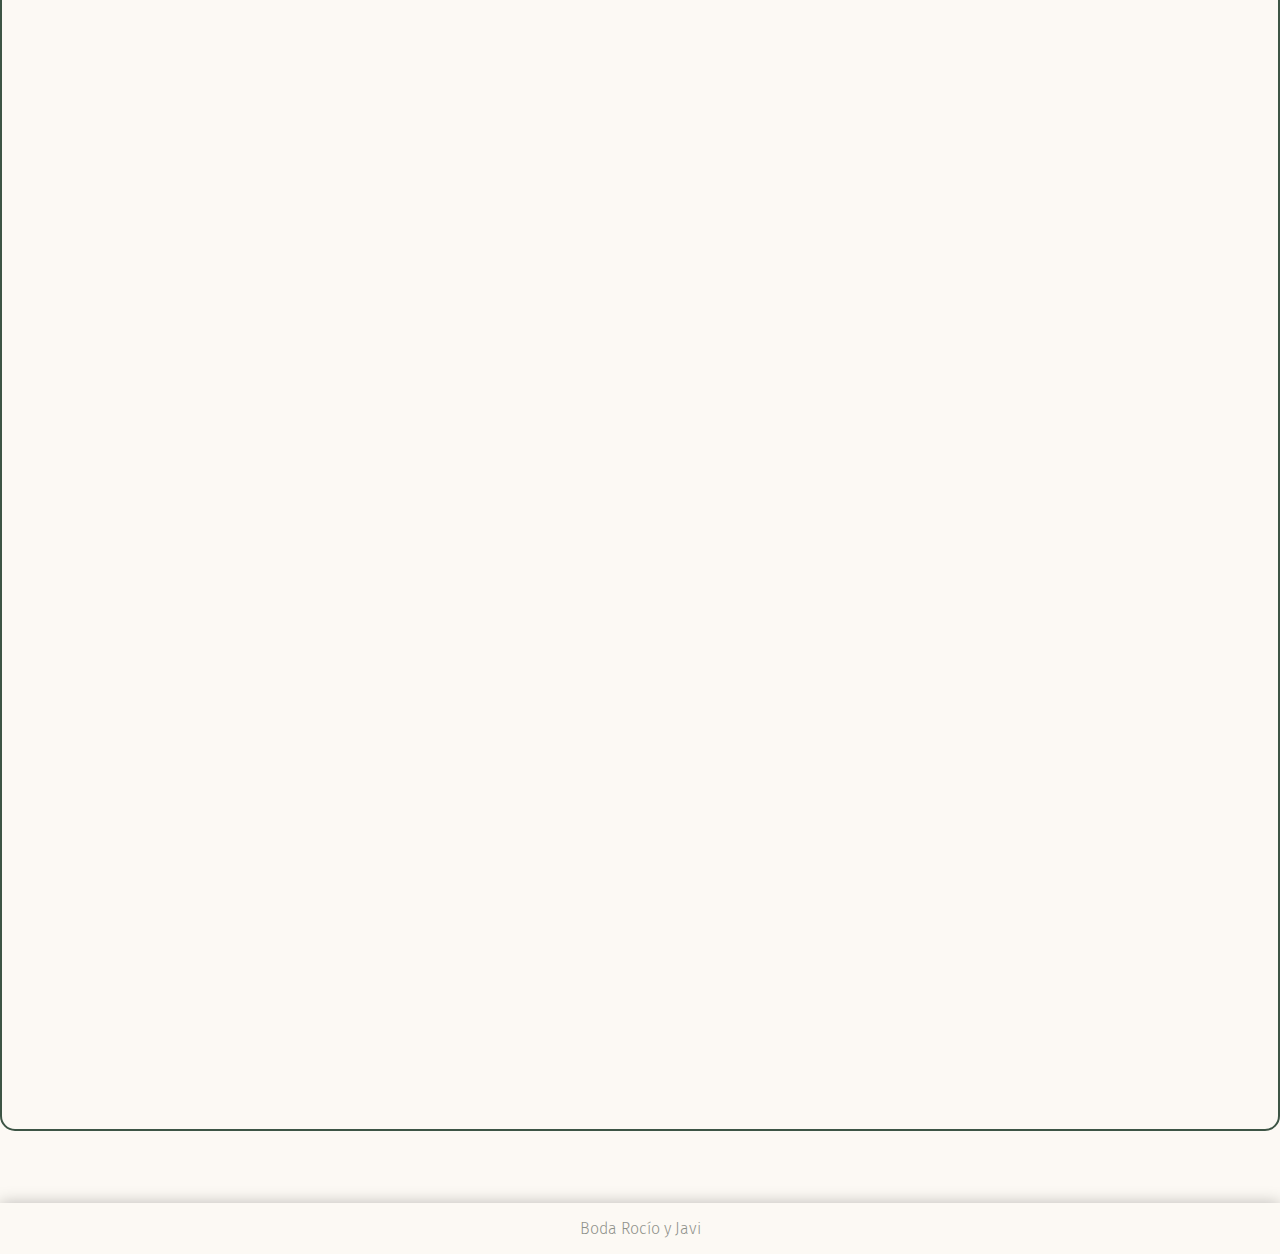
==== commit aa8a3aaf: "Add files via upload" ====
--- a/index.html
+++ b/index.html
@@ -134,7 +134,7 @@
                                     ceremonia hora y lugar
                                 </span>
                                 <h2 class="a-infoHeader__title">
-                                    18:30h.
+                                    18:00h.
                                 </h2>
                                 <h2 class="a-infoHeader__title">
                                     Basílica de Santa María la Real de Covadonga.
@@ -190,19 +190,19 @@
 
                     <div class="m-infoSection__layout">
                         <div class="m-infoSection__image">
-                            <iframe src="https://www.google.com/maps/embed?pb=!1m18!1m12!1m3!1d309798.7789572702!2d-5.3397079510175125!3d43.20270747390685!2m3!1f0!2f0!3f0!3m2!1i1024!2i768!4f13.1!3m3!1m2!1s0xd49dfc33b7ececf%3A0x81ead4104fc2a7fc!2sBas%C3%ADlica%20de%20Santa%20Mar%C3%ADa%20la%20Real%20de%20Covadonga.!5e0!3m2!1ses!2ses!4v1696115152259!5m2!1ses!2ses" width="297" height="450" style="border:0;" allowfullscreen="" loading="lazy" referrerpolicy="no-referrer-when-downgrade"></iframe>                        
-                            <iframe src="https://www.google.com/maps/embed?pb=!1m18!1m12!1m3!1d55085.802555332724!2d-5.320720313548995!3d43.37467789225576!2m3!1f0!2f0!3f0!3m2!1i1024!2i768!4f13.1!3m3!1m2!1s0xd36163b0a03cc47%3A0x2d94b3fb7f154a16!2sHotel%20Palacio%20De%20Cutre!5e0!3m2!1ses!2ses!4v1696115476602!5m2!1ses!2ses" width="297" height="450" style="border:0;" allowfullscreen="" loading="lazy" referrerpolicy="no-referrer-when-downgrade"></iframe>                        
+                            <iframe src="https://www.google.com/maps/embed?pb=!1m18!1m12!1m3!1d309798.7789572702!2d-5.3397079510175125!3d43.20270747390685!2m3!1f0!2f0!3f0!3m2!1i1024!2i768!4f13.1!3m3!1m2!1s0xd49dfc33b7ececf%3A0x81ead4104fc2a7fc!2sBas%C3%ADlica%20de%20Santa%20Mar%C3%ADa%20la%20Real%20de%20Covadonga.!5e0!3m2!1ses!2ses!4v1696115152259!5m2!1ses!2ses" width="400" height="450" style="border:0;" allowfullscreen="" loading="lazy" referrerpolicy="no-referrer-when-downgrade"></iframe>                        
+                            <iframe src="https://www.google.com/maps/embed?pb=!1m18!1m12!1m3!1d55085.802555332724!2d-5.320720313548995!3d43.37467789225576!2m3!1f0!2f0!3f0!3m2!1i1024!2i768!4f13.1!3m3!1m2!1s0xd36163b0a03cc47%3A0x2d94b3fb7f154a16!2sHotel%20Palacio%20De%20Cutre!5e0!3m2!1ses!2ses!4v1696115476602!5m2!1ses!2ses" width="400" height="450" style="border:0;" allowfullscreen="" loading="lazy" referrerpolicy="no-referrer-when-downgrade"></iframe>                        
 
                             <div class="m-infoSection__content">
 
                                 <div class="m-infoSectionContent__header">
-                                <span class="a-infoHeader__subtitle">
+                                 <!-- <span class="a-infoHeader__subtitle">
                                     Localización eventos de la boda.
                                 </span>
-                                <h2 class="a-infoHeader__title">
+                               <h2 class="a-infoHeader__title">
                                     Ceremonia: Basílica de Santa María la Real de Covadonga.<br/>
                                     Convite: Palacio de Cutre, Piloña
-                                </h2>
+                                </h2> -->
                             </div>
                             <div class="m-infoSectionContent__text">
                                 <p>
--- a/css/main.css
+++ b/css/main.css
@@ -280,7 +280,7 @@
 /* |> WELCOME SECTION '-------------------------------------------------------*/
 .o-hotelSection{
     padding: 72rem 0;
-    background-color: #ECECE7;
+    background-color: #b7dfeb;
     /* background-image: url("../src/images/sagrado-corazon.jpeg"); */
     /* background-position: center right; */
     /* background-repeat:round; */
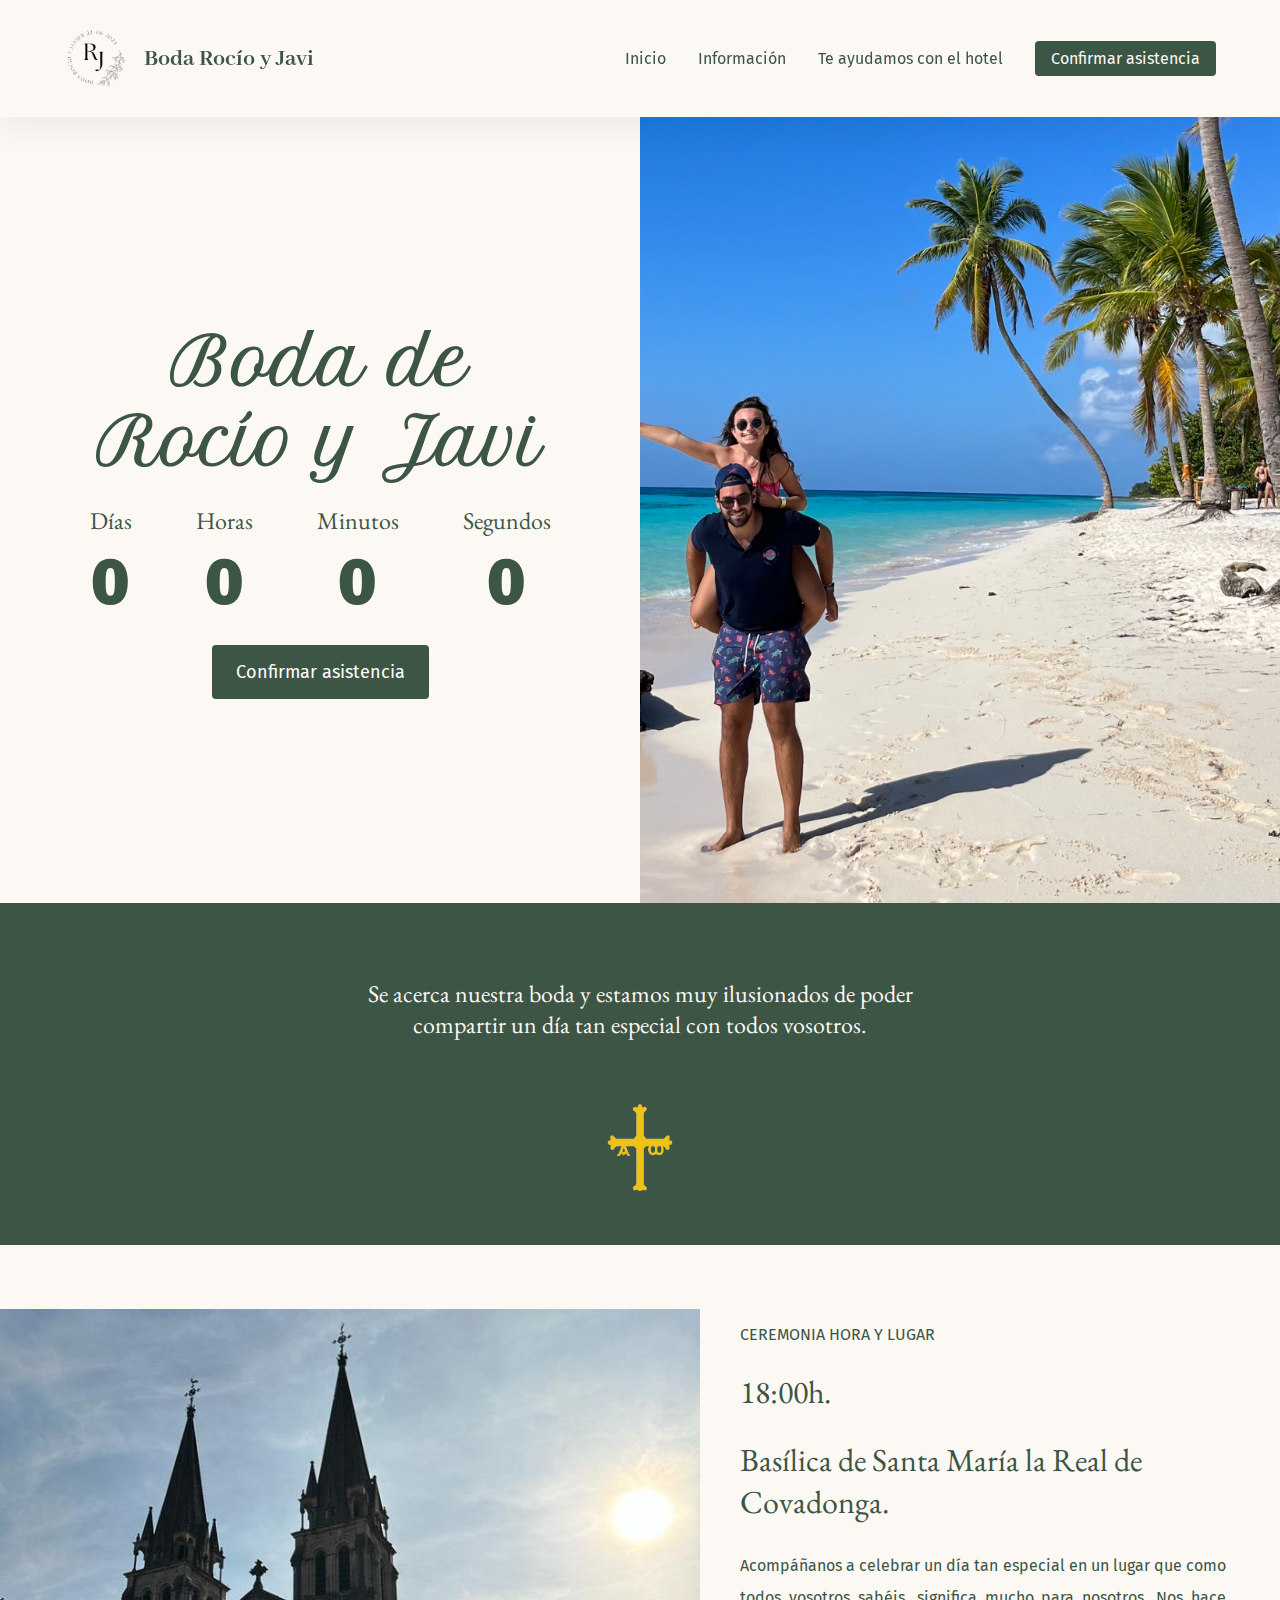
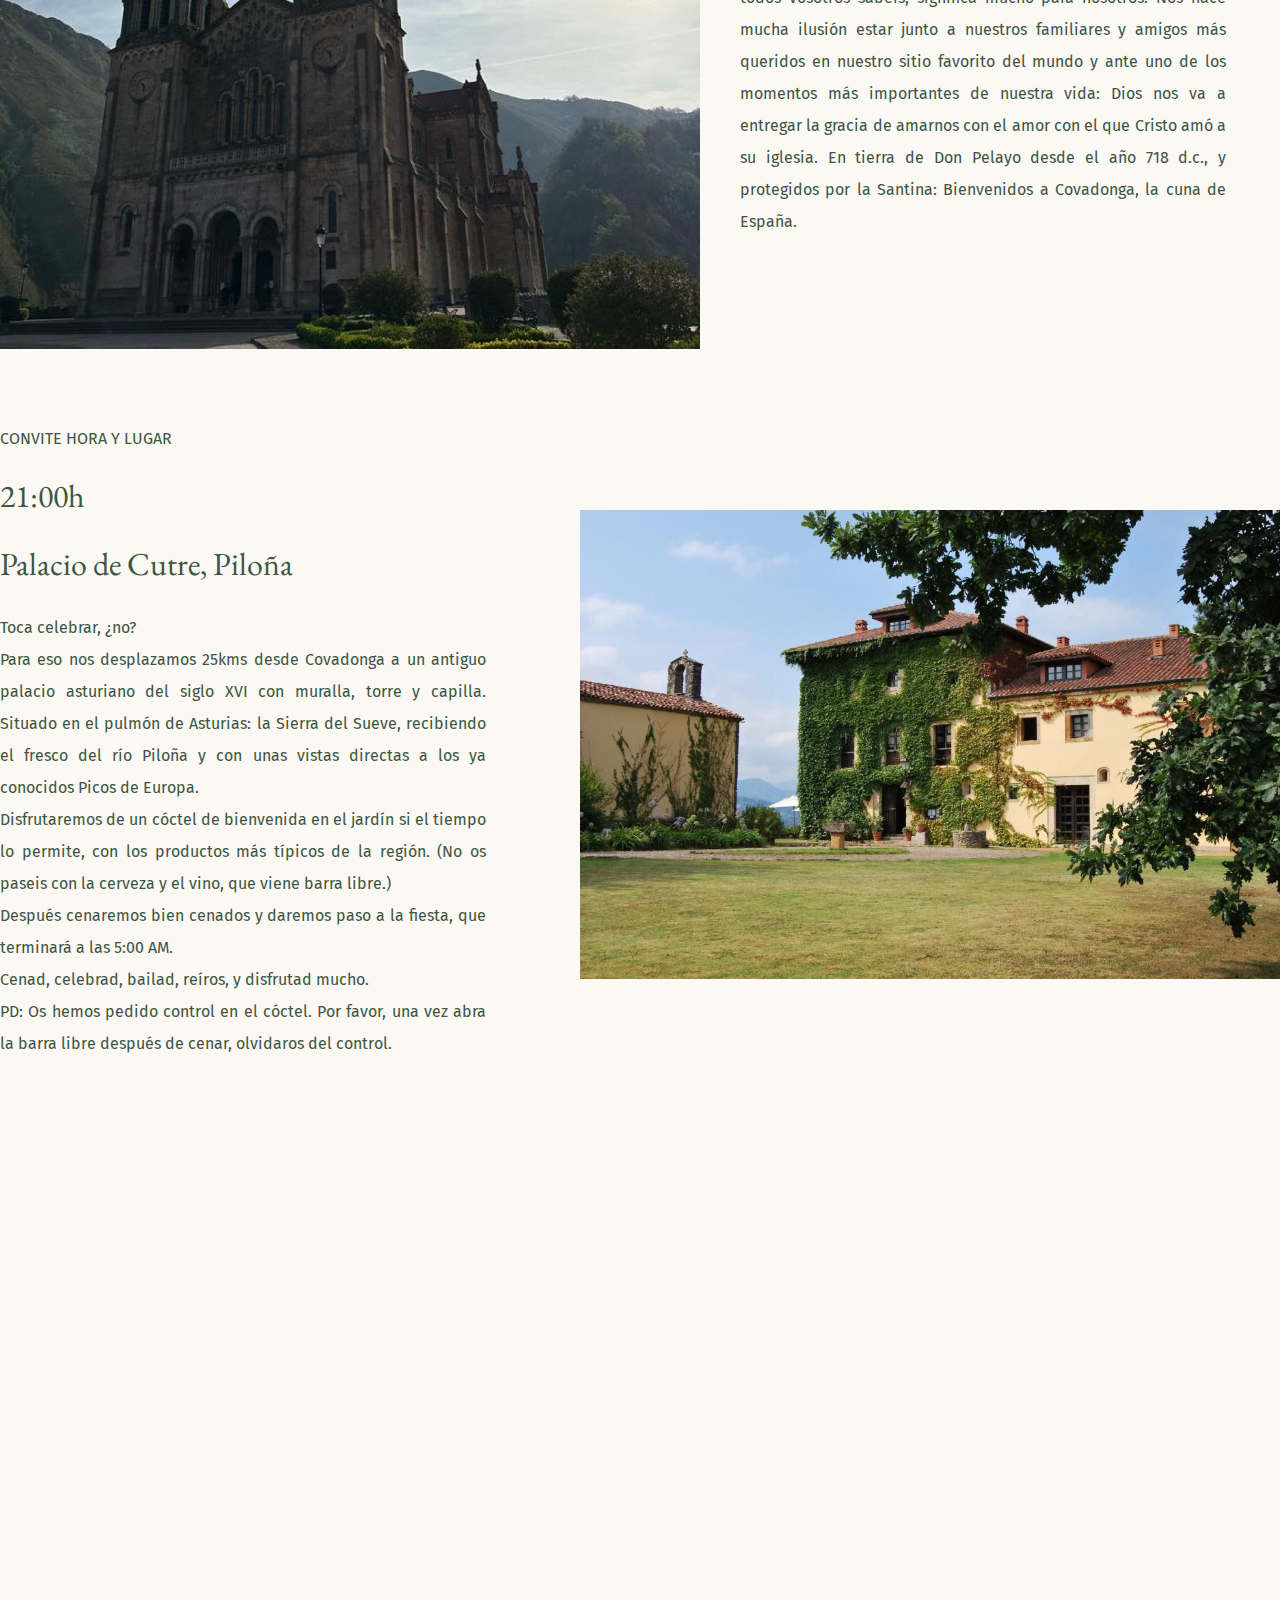
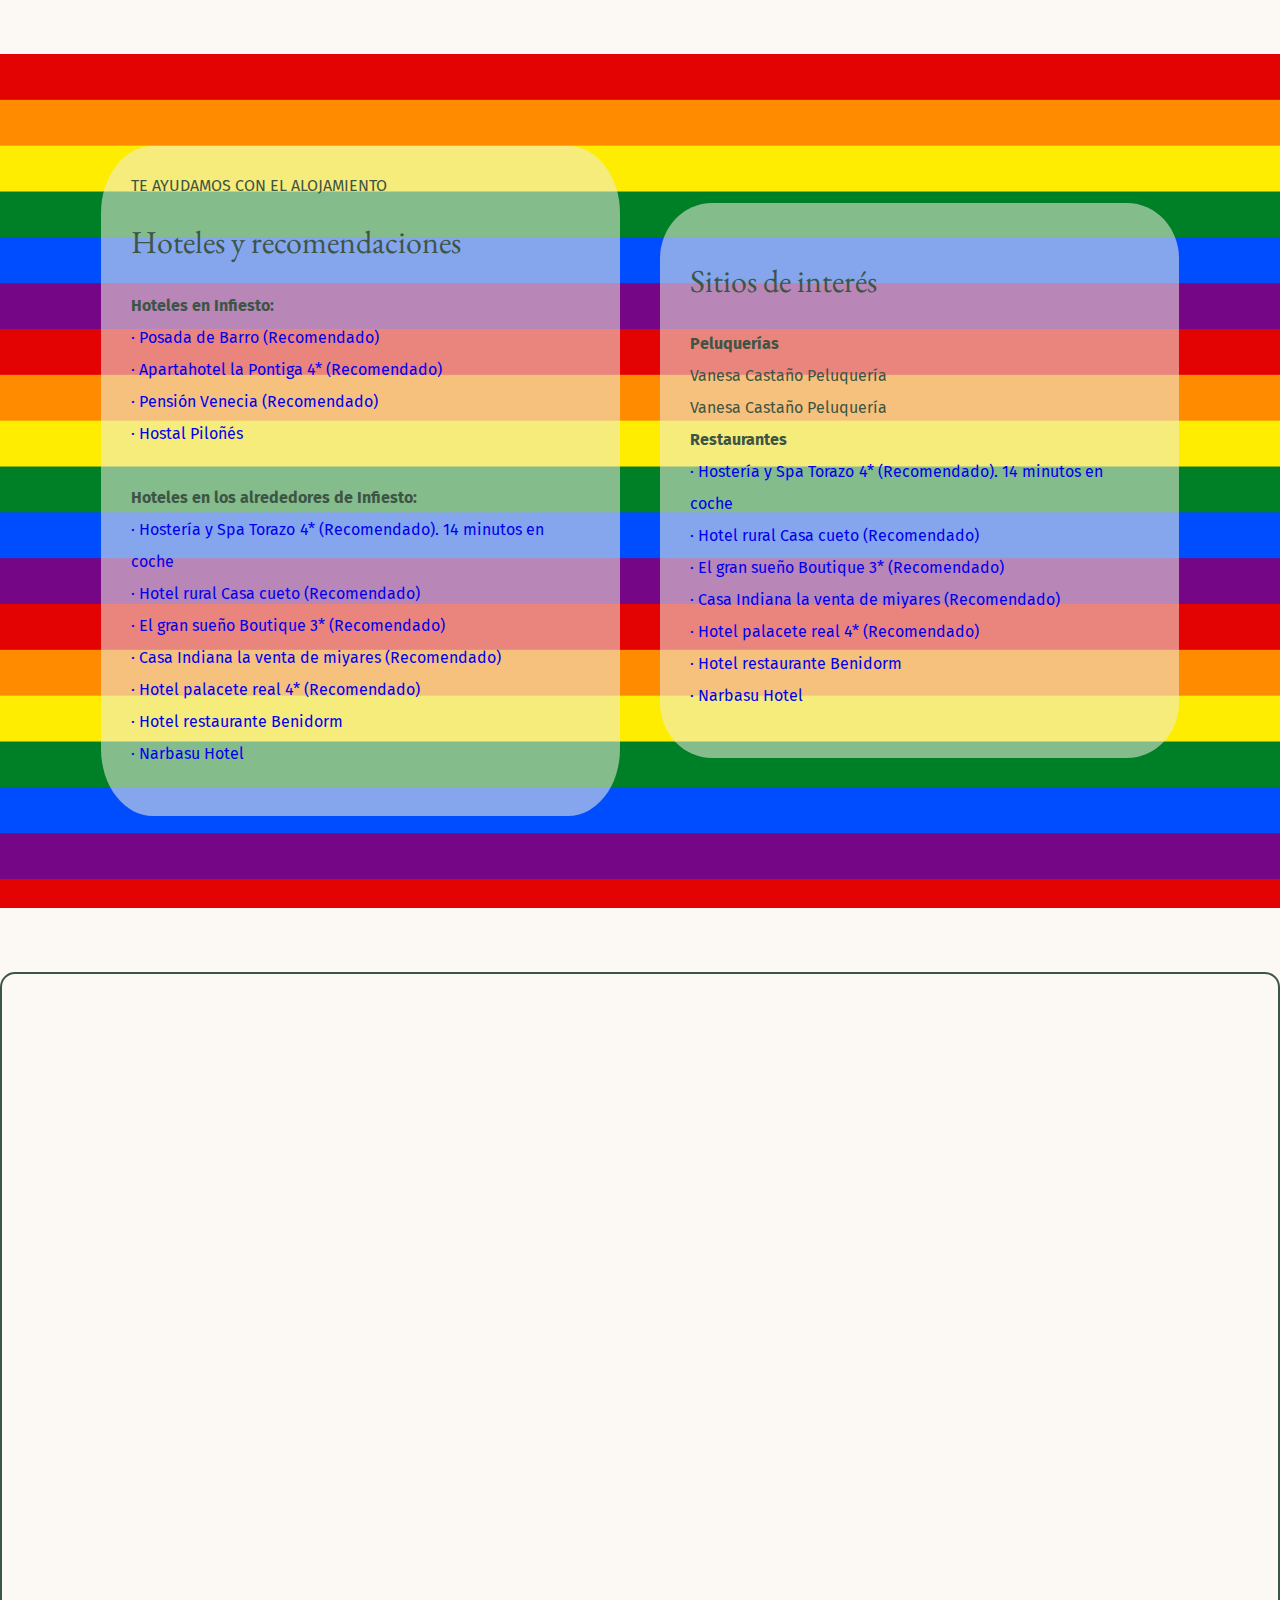
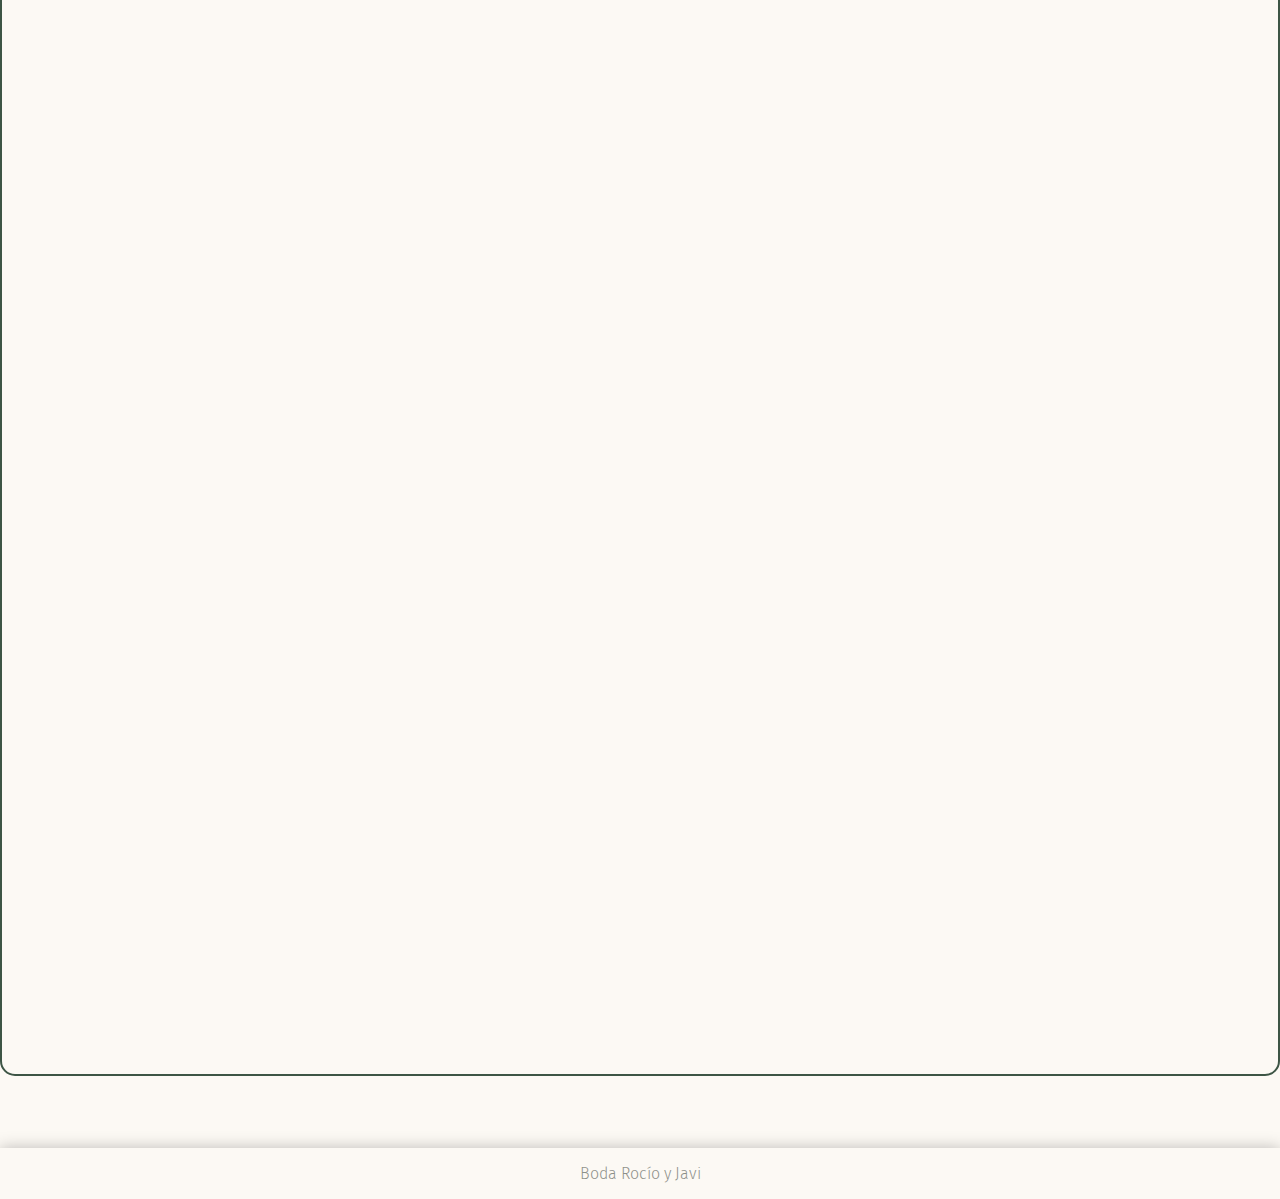
==== commit 87c3c4fe: "Add files via upload" ====
--- a/index.html
+++ b/index.html
@@ -254,11 +254,9 @@
                         <div class="m-infoSectionContent__text">
                             <p>
                                 <b>Peluquerías</b>
-                                <br/><a target="_blank" href="https://www.google.com/maps/place/La+Posada+de+Barro/@43.348213,-5.3661049,17z/data=!3m1!4b1!4m9!3m8!1s0xd363fc5492e9f4b:0xab3b5614380e4297!5m2!4m1!1i2!8m2!3d43.348213!4d-5.36353!16s%2Fg%2F1tj92v8_?entry=ttu">· Posada de Barro (Recomendado) </a>
-                                <br/><a target="_blank" href="https://www.google.com/maps/place/Apartamentos+Tur%C3%ADsticos+La+Pontiga+(3+llaves)/@43.345863,-5.3645933,17z/data=!3m1!4b1!4m6!3m5!1s0xd363fcf7a05c873:0xda0bd8898de547ce!8m2!3d43.345863!4d-5.3620184!16s%2Fg%2F1z44b61__?entry=ttu">· Apartahotel la Pontiga 4* (Recomendado)</a>
-                                <br/><a target="_blank" href="https://www.google.com/maps/place/Caf%C3%A9+Venecia+C+B/@43.3479693,-5.3646554,19z/data=!3m1!4b1!4m6!3m5!1s0xd363fc537a3bc0b:0xa8f64dca8cc5e32f!8m2!3d43.3479693!4d-5.3640117!16s%2Fg%2F1q5bnsqj2?entry=ttu">· Pensión Venecia (Recomendado)</a>
-                                <br/><a target="_blank" href="https://www.google.com/maps/place/Hotel+Pilo%C3%B1es/@43.3485279,-5.3645318,19z/data=!3m1!4b1!4m11!3m10!1s0xd363fdace59485b:0xec03cd9d156e0b33!5m4!1s2023-10-16!2i2!4m1!1i2!8m2!3d43.3485279!4d-5.3638881!16s%2Fg%2F1tj97pzz?entry=ttu">· Hostal Piloñés</a><br/>
-    
+                                <br/>Vanesa Castaño Peluquería
+                                <br/>Vanesa Castaño Peluquería
+                                
                                 <br/><b>Restaurantes</b>
                                 <br/><a target="_blank" href="https://www.google.com/maps/place/Hoster%C3%ADa+de+Torazo/@43.4165298,-5.5695936,12z/data=!4m11!3m10!1s0xd366b26273810ef:0xf19453ae1d075746!5m4!1s2023-10-16!2i2!4m1!1i2!8m2!3d43.394352!4d-5.403546!16s%2Fg%2F1tfx65m2?entry=ttu">· Hostería y Spa Torazo 4* (Recomendado). 14 minutos en coche</a>
                                 <br/><a target="_blank" href="https://www.google.com/maps/place/HOTEL+RURAL+CASA+CUETO/@43.3146636,-5.4603109,12.51z/data=!4m11!3m10!1s0xd36408dfa69f651:0x2f2708750d129bdf!5m4!1s2023-10-16!2i2!4m1!1i2!8m2!3d43.3129653!4d-5.4056277!16s%2Fg%2F11b6d087gv?entry=ttu">· Hotel rural Casa cueto (Recomendado)</a>
--- a/css/main.css
+++ b/css/main.css
@@ -195,7 +195,7 @@
 }
 /* |> WELCOME SECTION '-------------------------------------------------------*/
 .o-welcomeSection{
-    padding: 75rem 0;
+    padding: 75rem 0 20rem 0;
     background-color: var(--mainColor);
     width: 100%;
     display: flex;
@@ -281,7 +281,7 @@
 .o-hotelSection{
     padding: 72rem 0;
     background-color: #b7dfeb;
-    /* background-image: url("../src/images/sagrado-corazon.jpeg"); */
+    background-image: url("../src/images/javi.jpeg");
     /* background-position: center right; */
     /* background-repeat:round; */
     width: 100%;
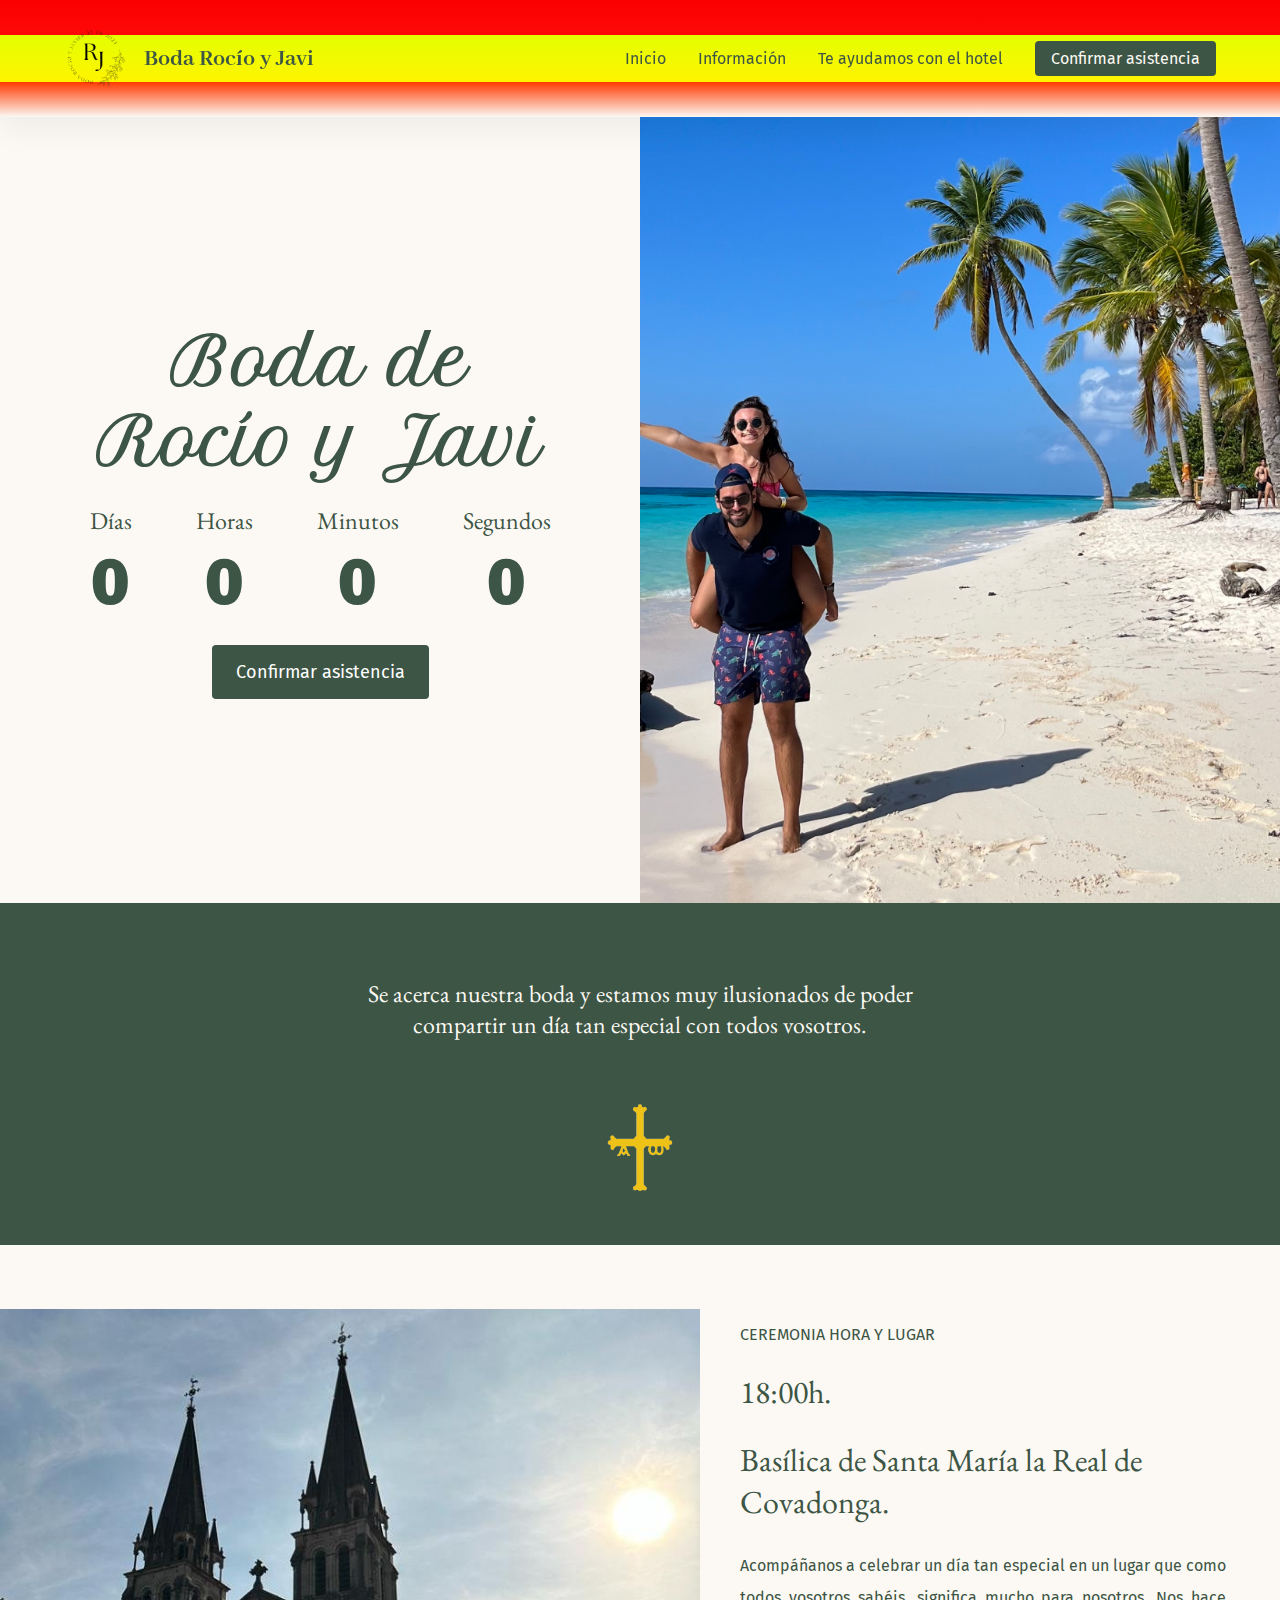
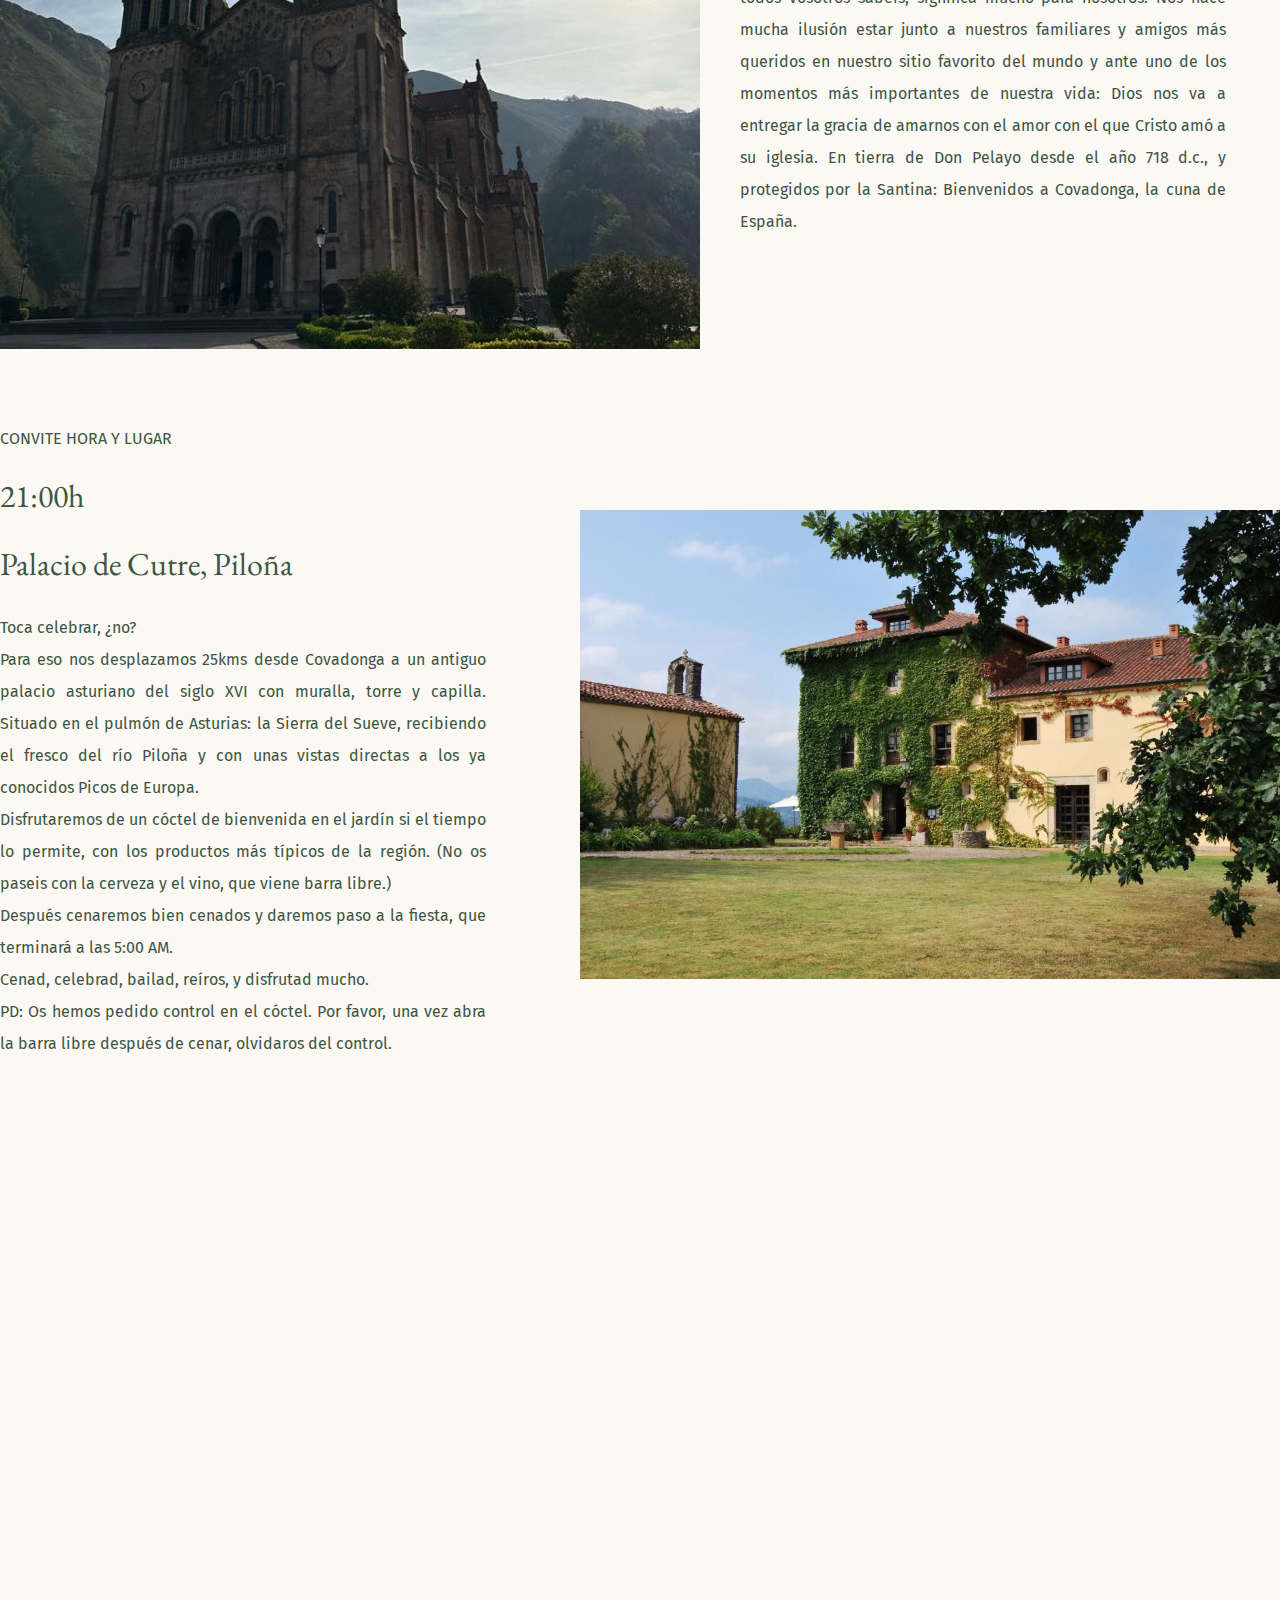
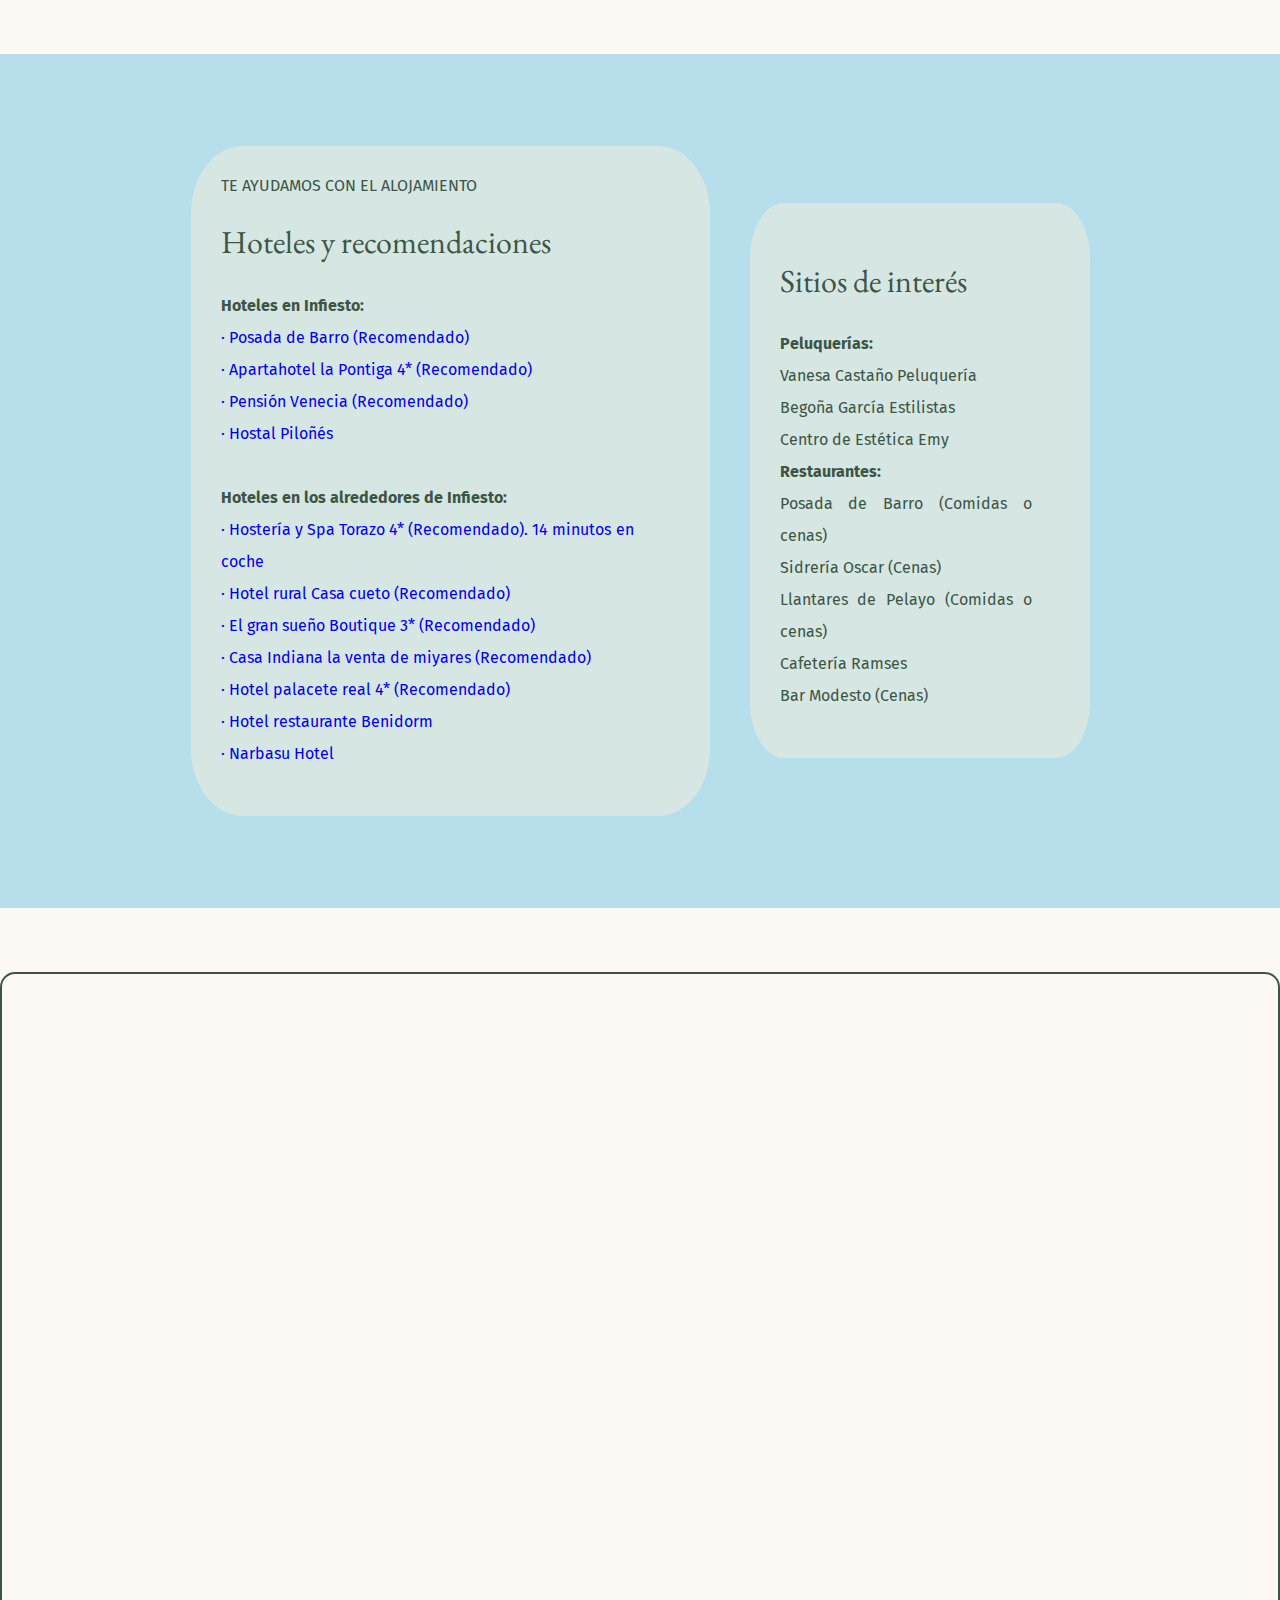
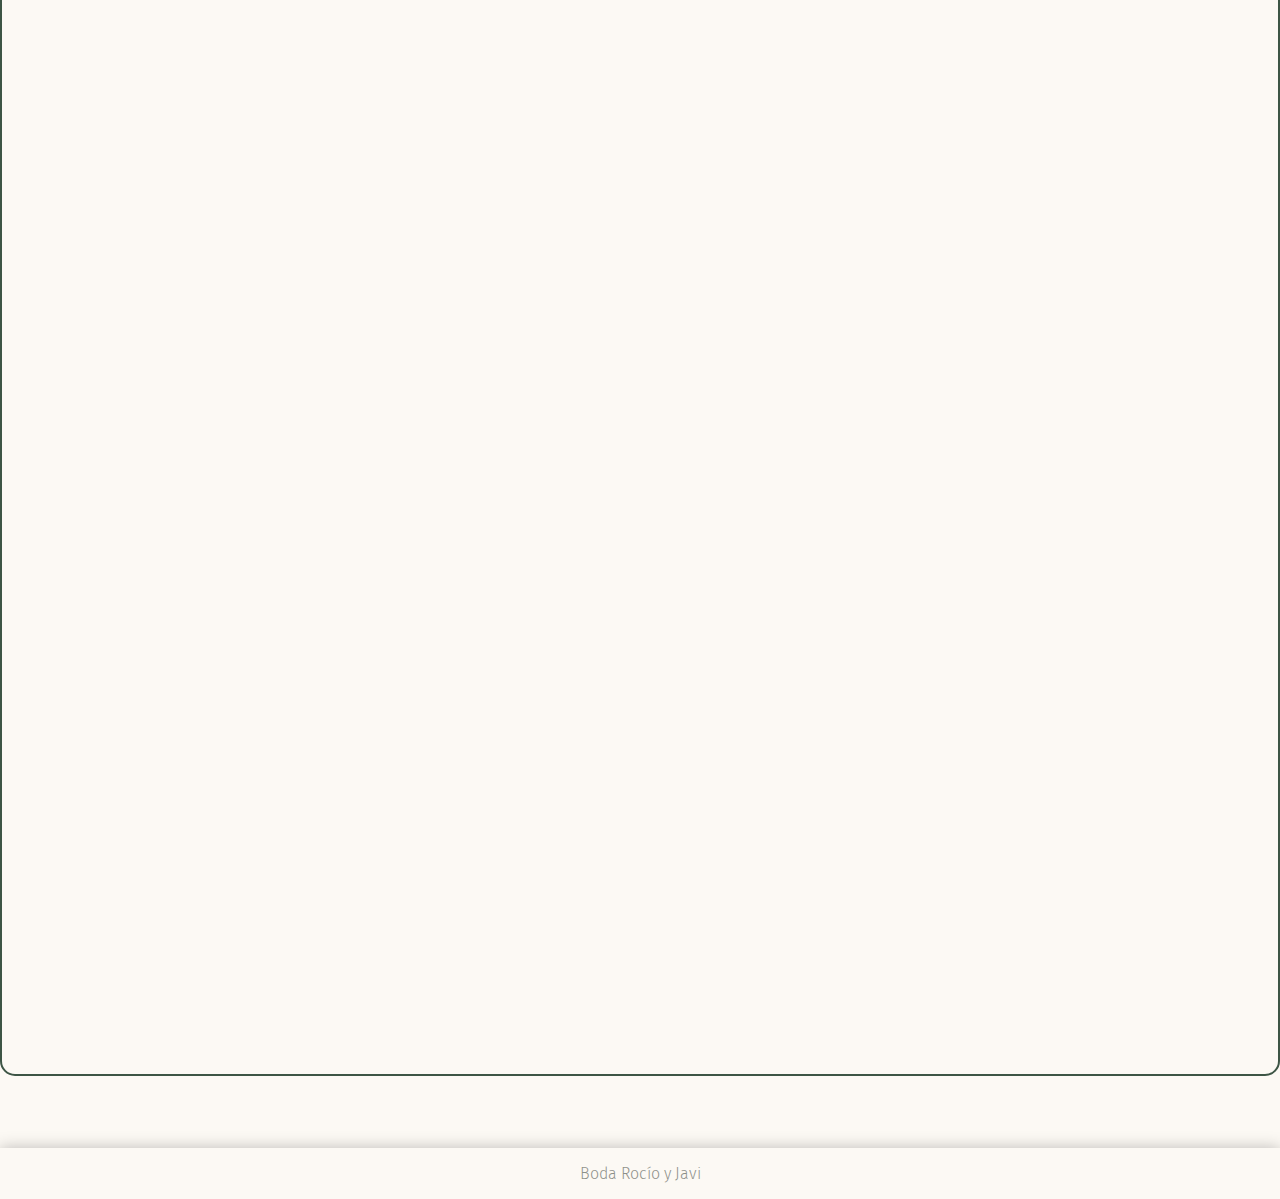
==== commit 892cb237: "Add files via upload" ====
--- a/index.html
+++ b/index.html
@@ -253,18 +253,17 @@
                         </div>
                         <div class="m-infoSectionContent__text">
                             <p>
-                                <b>Peluquerías</b>
+                                <b>Peluquerías:</b>
                                 <br/>Vanesa Castaño Peluquería
-                                <br/>Vanesa Castaño Peluquería
+                                <br/>Begoña García Estilistas
+                                <br>Centro de Estética Emy
                                 
-                                <br/><b>Restaurantes</b>
-                                <br/><a target="_blank" href="https://www.google.com/maps/place/Hoster%C3%ADa+de+Torazo/@43.4165298,-5.5695936,12z/data=!4m11!3m10!1s0xd366b26273810ef:0xf19453ae1d075746!5m4!1s2023-10-16!2i2!4m1!1i2!8m2!3d43.394352!4d-5.403546!16s%2Fg%2F1tfx65m2?entry=ttu">· Hostería y Spa Torazo 4* (Recomendado). 14 minutos en coche</a>
-                                <br/><a target="_blank" href="https://www.google.com/maps/place/HOTEL+RURAL+CASA+CUETO/@43.3146636,-5.4603109,12.51z/data=!4m11!3m10!1s0xd36408dfa69f651:0x2f2708750d129bdf!5m4!1s2023-10-16!2i2!4m1!1i2!8m2!3d43.3129653!4d-5.4056277!16s%2Fg%2F11b6d087gv?entry=ttu">· Hotel rural Casa cueto (Recomendado)</a>
-                                <br/><a target="_blank" href="https://www.google.com/maps/place/El+gran+sue%C3%B1o/@43.3814775,-5.353872,17z/data=!3m1!4b1!4m11!3m10!1s0xd3615a093cba6cd:0x6e3664c0f035958d!5m4!1s2023-10-16!2i2!4m1!1i2!8m2!3d43.3814775!4d-5.3512971!16s%2Fg%2F11b5qntzw6?entry=ttu">· El gran sueño Boutique 3* (Recomendado)</a>
-                                <br/><a target="_blank" href="https://www.google.com/maps/place/La+Venta+de+Miyares+-+Casa+de+Indianos/@43.3779291,-5.3039497,14.72z/data=!4m11!3m10!1s0xd361747a7839c45:0x8624fe2f4ea013fe!5m4!1s2023-10-16!2i2!4m1!1i2!8m2!3d43.3784594!4d-5.2990815!16s%2Fg%2F11l9_08x5r?entry=ttu">· Casa Indiana la venta de miyares (Recomendado)</a>
-                                <br/><a target="_blank" href="https://www.google.com/maps/place/Hotel+Palacete+Real/@43.3611997,-5.3512021,14.71z/data=!4m11!3m10!1s0xd363dff37133e6f:0x7adbc8891be1004b!5m4!1s2023-10-16!2i2!4m1!1i2!8m2!3d43.3587006!4d-5.3078603!16s%2Fg%2F11b6d4cggr?entry=ttu">· Hotel palacete real 4* (Recomendado)</a>
-                                <br/><a target="_blank" href="https://www.google.com/maps/place/Hotel+Restaurante+Benidorm/@43.3601093,-5.3399141,13.19z/data=!4m11!3m10!1s0xd3617d617c7ddd3:0x21b867f2490338c5!5m4!1s2023-10-16!2i2!4m1!1i2!8m2!3d43.3614294!4d-5.3028423!16s%2Fg%2F1hc57r95t?entry=ttu">· Hotel restaurante Benidorm</a>
-                                <br/><a target="_blank" href="https://www.google.com/maps/place/Narbasu+Restaurante+y+Hotel/@43.3841379,-5.3272444,12.41z/data=!4m11!3m10!1s0xd361743d5ea68b5:0xddaac5ea0cfa50b8!5m4!1s2023-10-16!2i2!4m1!1i2!8m2!3d43.3855569!4d-5.2694308!16s%2Fg%2F11rgyjpfvx?entry=ttu">· Narbasu Hotel</a>
+                                <br/><b>Restaurantes:</b>
+                                <br/>Posada de Barro (Comidas o cenas)
+                                <br/>Sidrería Oscar (Cenas)
+                                <br/>Llantares de Pelayo (Comidas o cenas)
+                                <br/>Cafetería Ramses
+                                <br/>Bar Modesto (Cenas)
                             </p>
                         </div>
                     </div>                 
--- a/css/main.css
+++ b/css/main.css
@@ -57,6 +57,8 @@
     box-shadow: 0px 14.2579px 28.5158px rgba(0, 0, 0, 0.05);
     padding: 25rem 64rem;
     z-index: 2;
+    background: rgb(255,0,0);
+    background: linear-gradient(0deg, rgba(255,0,0,0) 0%, rgba(255,57,0,1) 30%, rgba(255,244,0,1) 30%, rgba(228,255,0,1) 70%, rgba(255,8,8,1) 70%, rgba(251,0,0,1) 100%);
 }
 
 /* |> LEFT SIDE ---------------------------------------------------------------*/
@@ -281,9 +283,9 @@
 .o-hotelSection{
     padding: 72rem 0;
     background-color: #b7dfeb;
-    background-image: url("../src/images/javi.jpeg");
-    /* background-position: center right; */
-    /* background-repeat:round; */
+    /* background-image: url("../src/images/cristo\ naranco.jpg"); */
+    /* background-position: center right;
+    background-repeat:none; */
     width: 100%;
     display: flex;
     flex-direction: row;
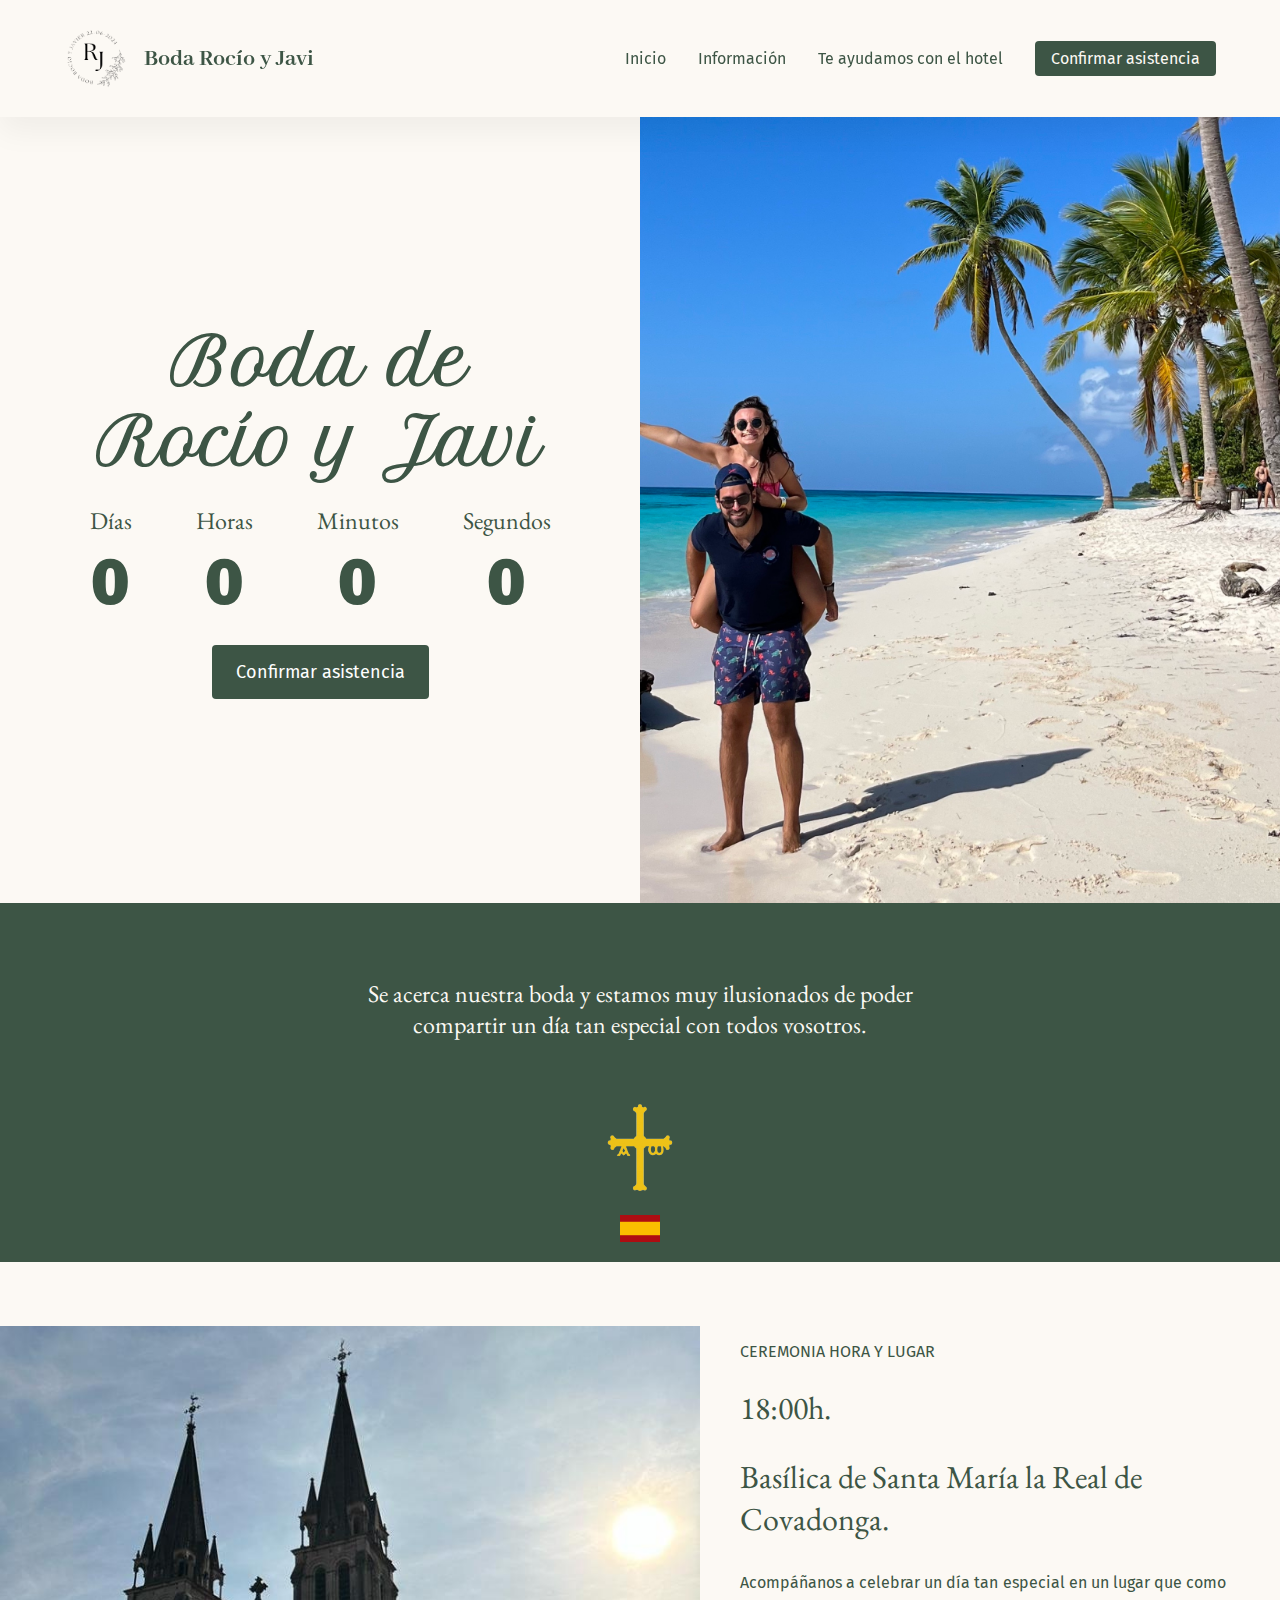
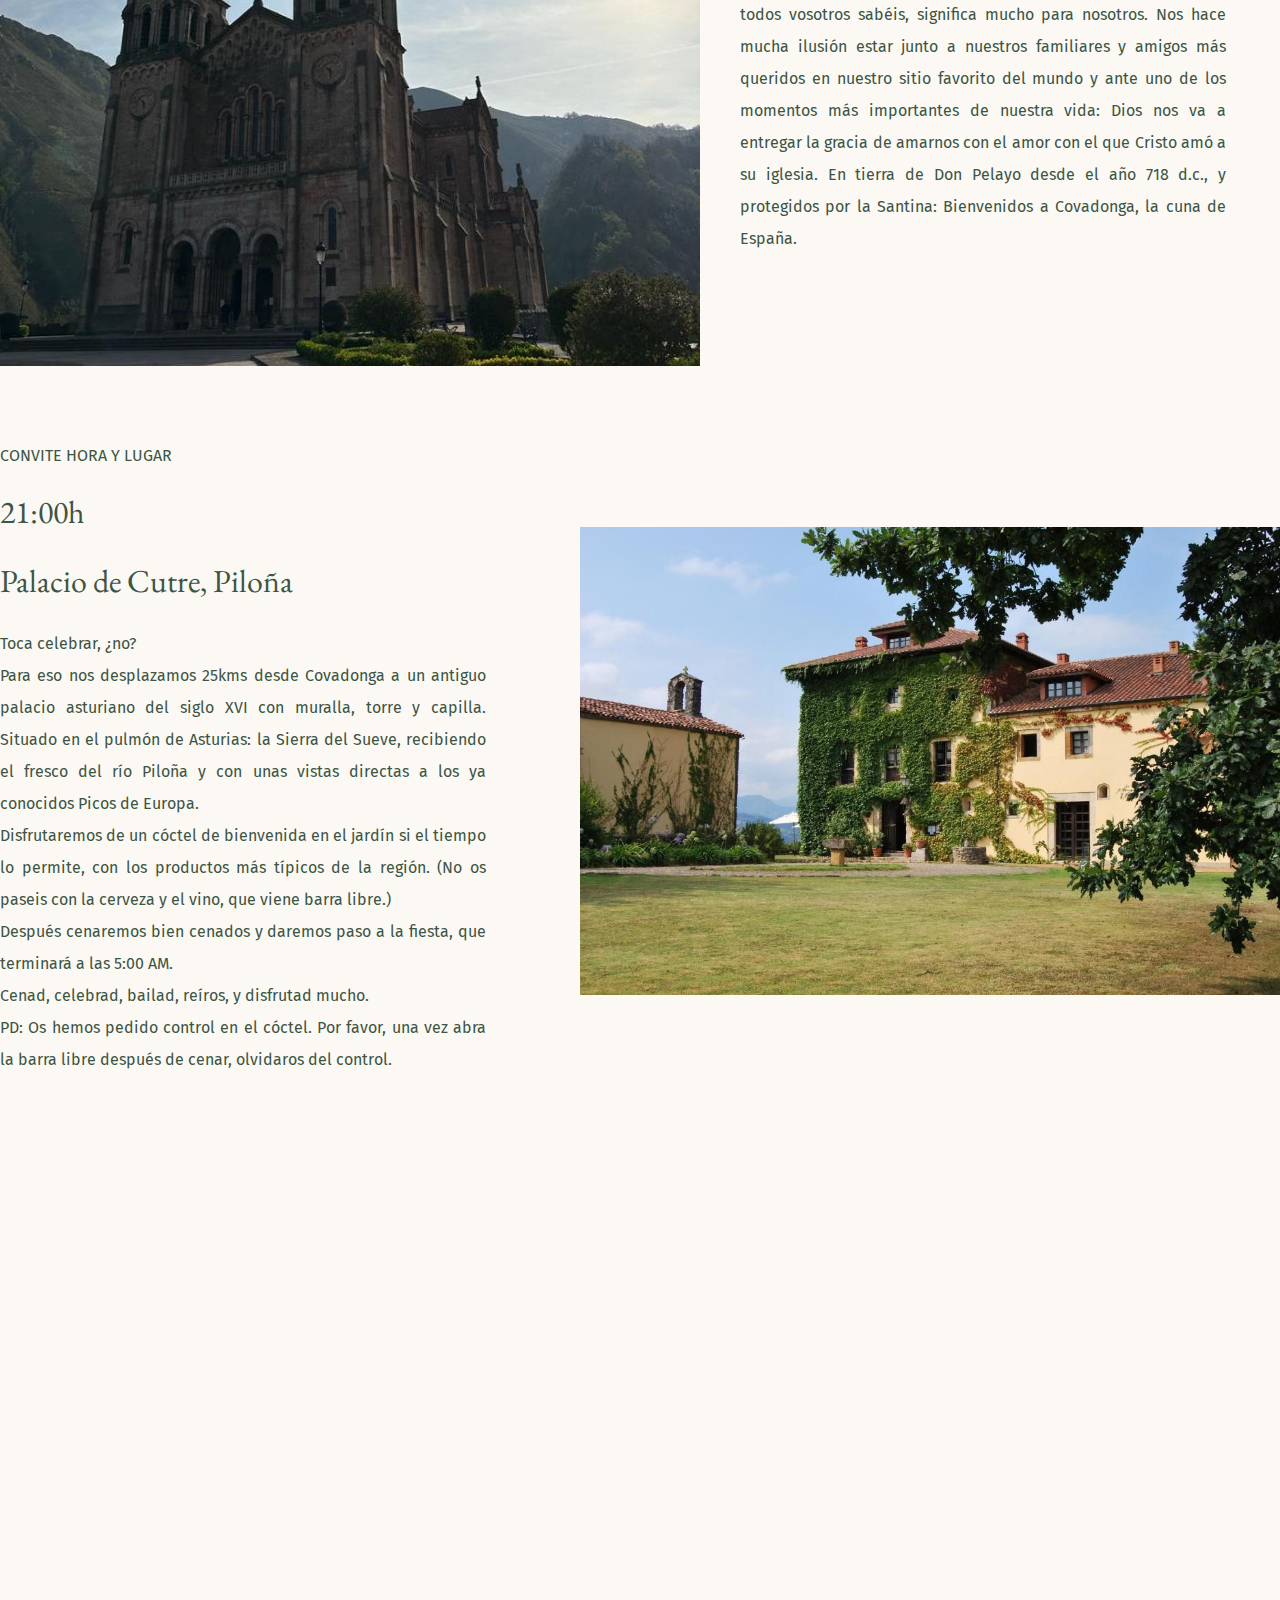
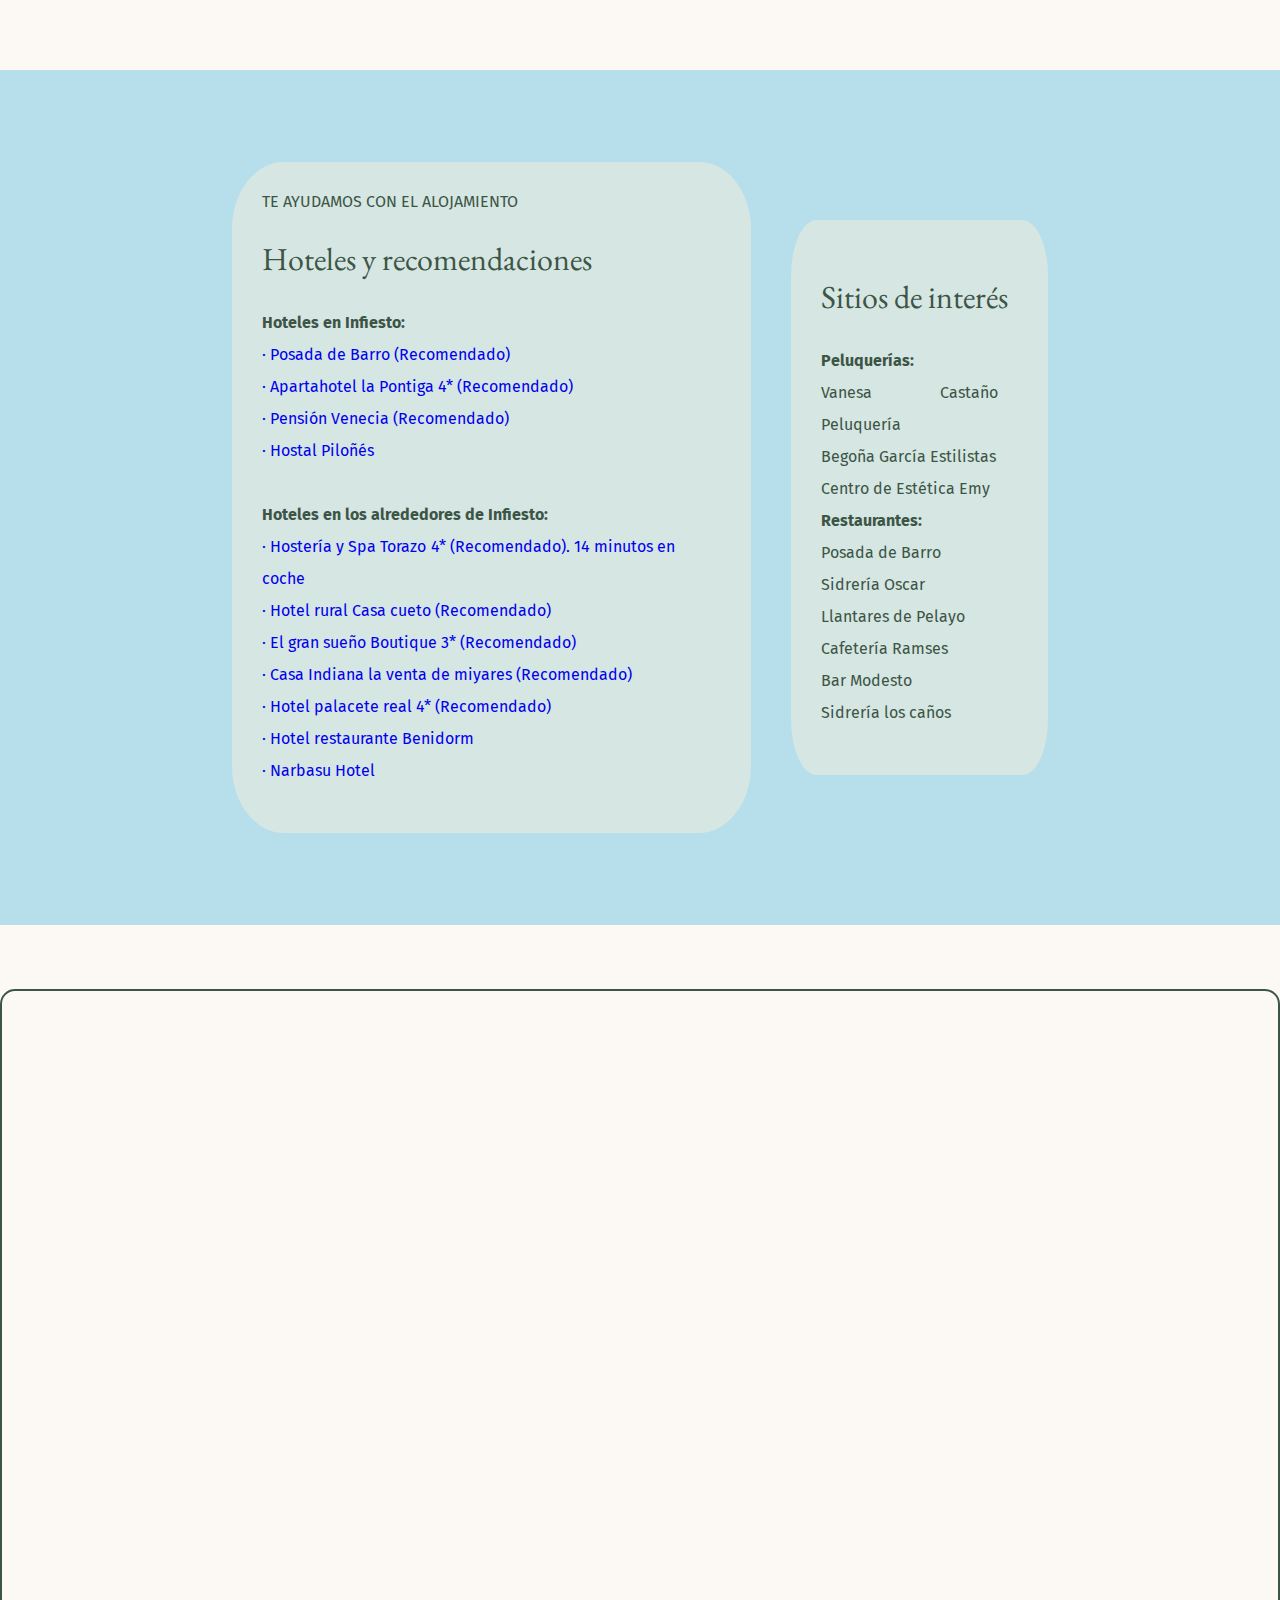
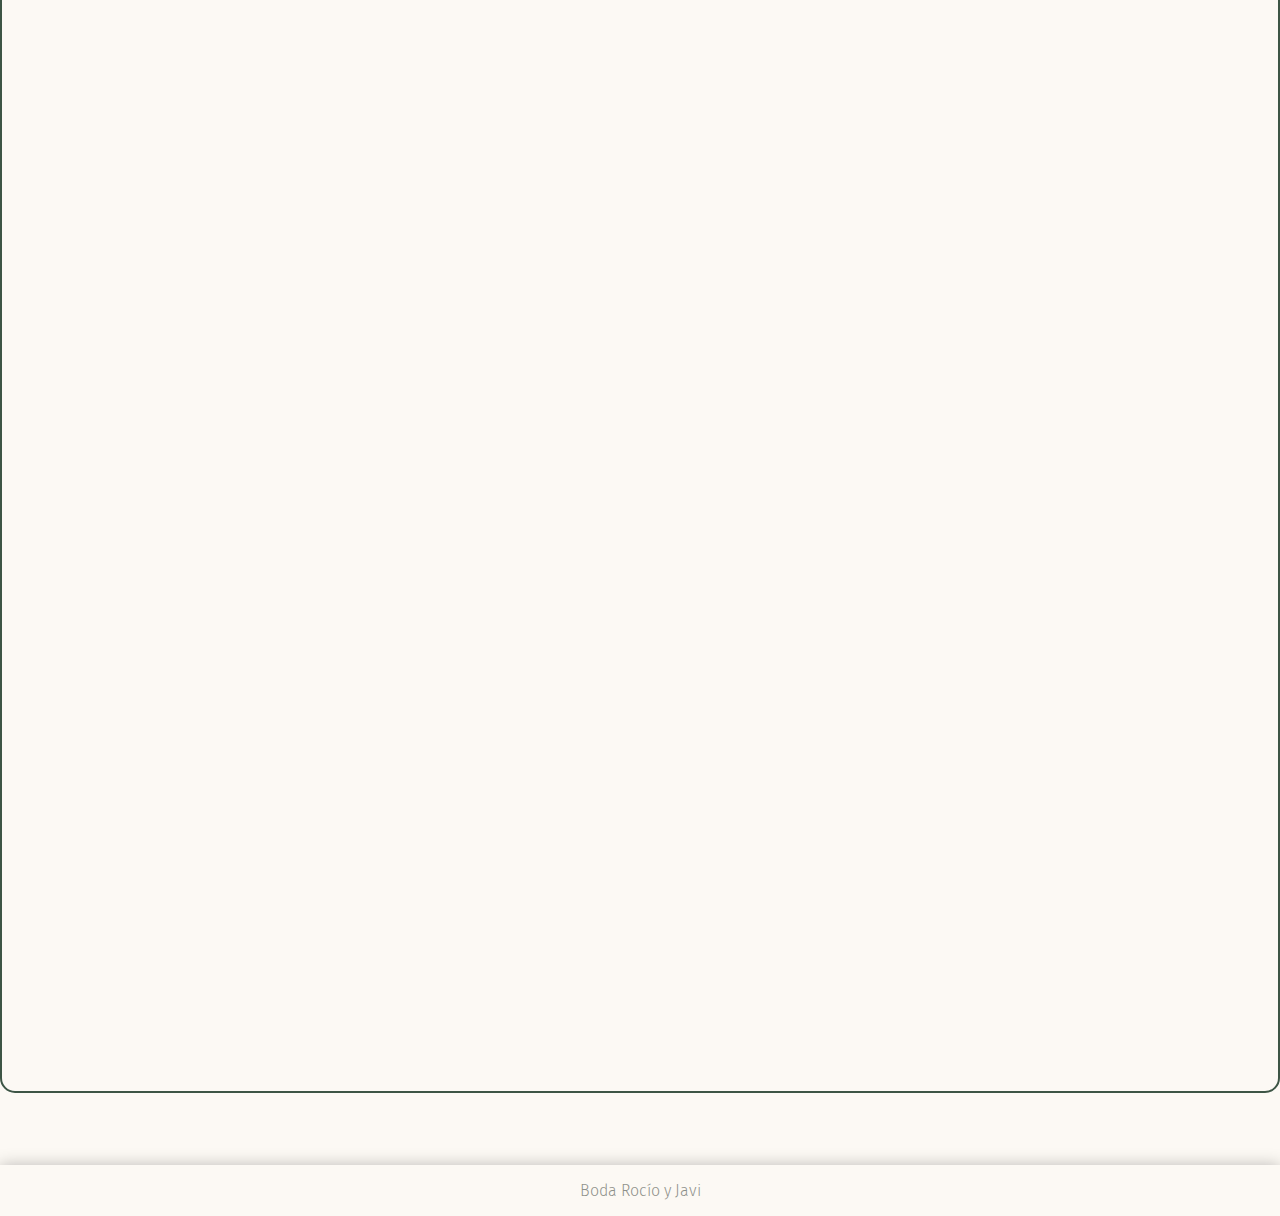
==== commit ff457fa6: "Add files via upload" ====
--- a/index.html
+++ b/index.html
@@ -118,6 +118,7 @@
                     </span>
                     
                         <img src="src/images/cruz-victoria.png" alt="">
+                        <img src="src/images/Bandera_de_España.png" alt="" style="width: 40px; margin-top:-10px">
                     
                 </div>
                 
@@ -259,11 +260,12 @@
                                 <br>Centro de Estética Emy
                                 
                                 <br/><b>Restaurantes:</b>
-                                <br/>Posada de Barro (Comidas o cenas)
-                                <br/>Sidrería Oscar (Cenas)
-                                <br/>Llantares de Pelayo (Comidas o cenas)
+                                <br/>Posada de Barro
+                                <br/>Sidrería Oscar
+                                <br/>Llantares de Pelayo
                                 <br/>Cafetería Ramses
-                                <br/>Bar Modesto (Cenas)
+                                <br/>Bar Modesto
+                                <br/>Sidrería los caños
                             </p>
                         </div>
                     </div>                 
--- a/css/main.css
+++ b/css/main.css
@@ -57,8 +57,7 @@
     box-shadow: 0px 14.2579px 28.5158px rgba(0, 0, 0, 0.05);
     padding: 25rem 64rem;
     z-index: 2;
-    background: rgb(255,0,0);
-    background: linear-gradient(0deg, rgba(255,0,0,0) 0%, rgba(255,57,0,1) 30%, rgba(255,244,0,1) 30%, rgba(228,255,0,1) 70%, rgba(255,8,8,1) 70%, rgba(251,0,0,1) 100%);
+
 }
 
 /* |> LEFT SIDE ---------------------------------------------------------------*/
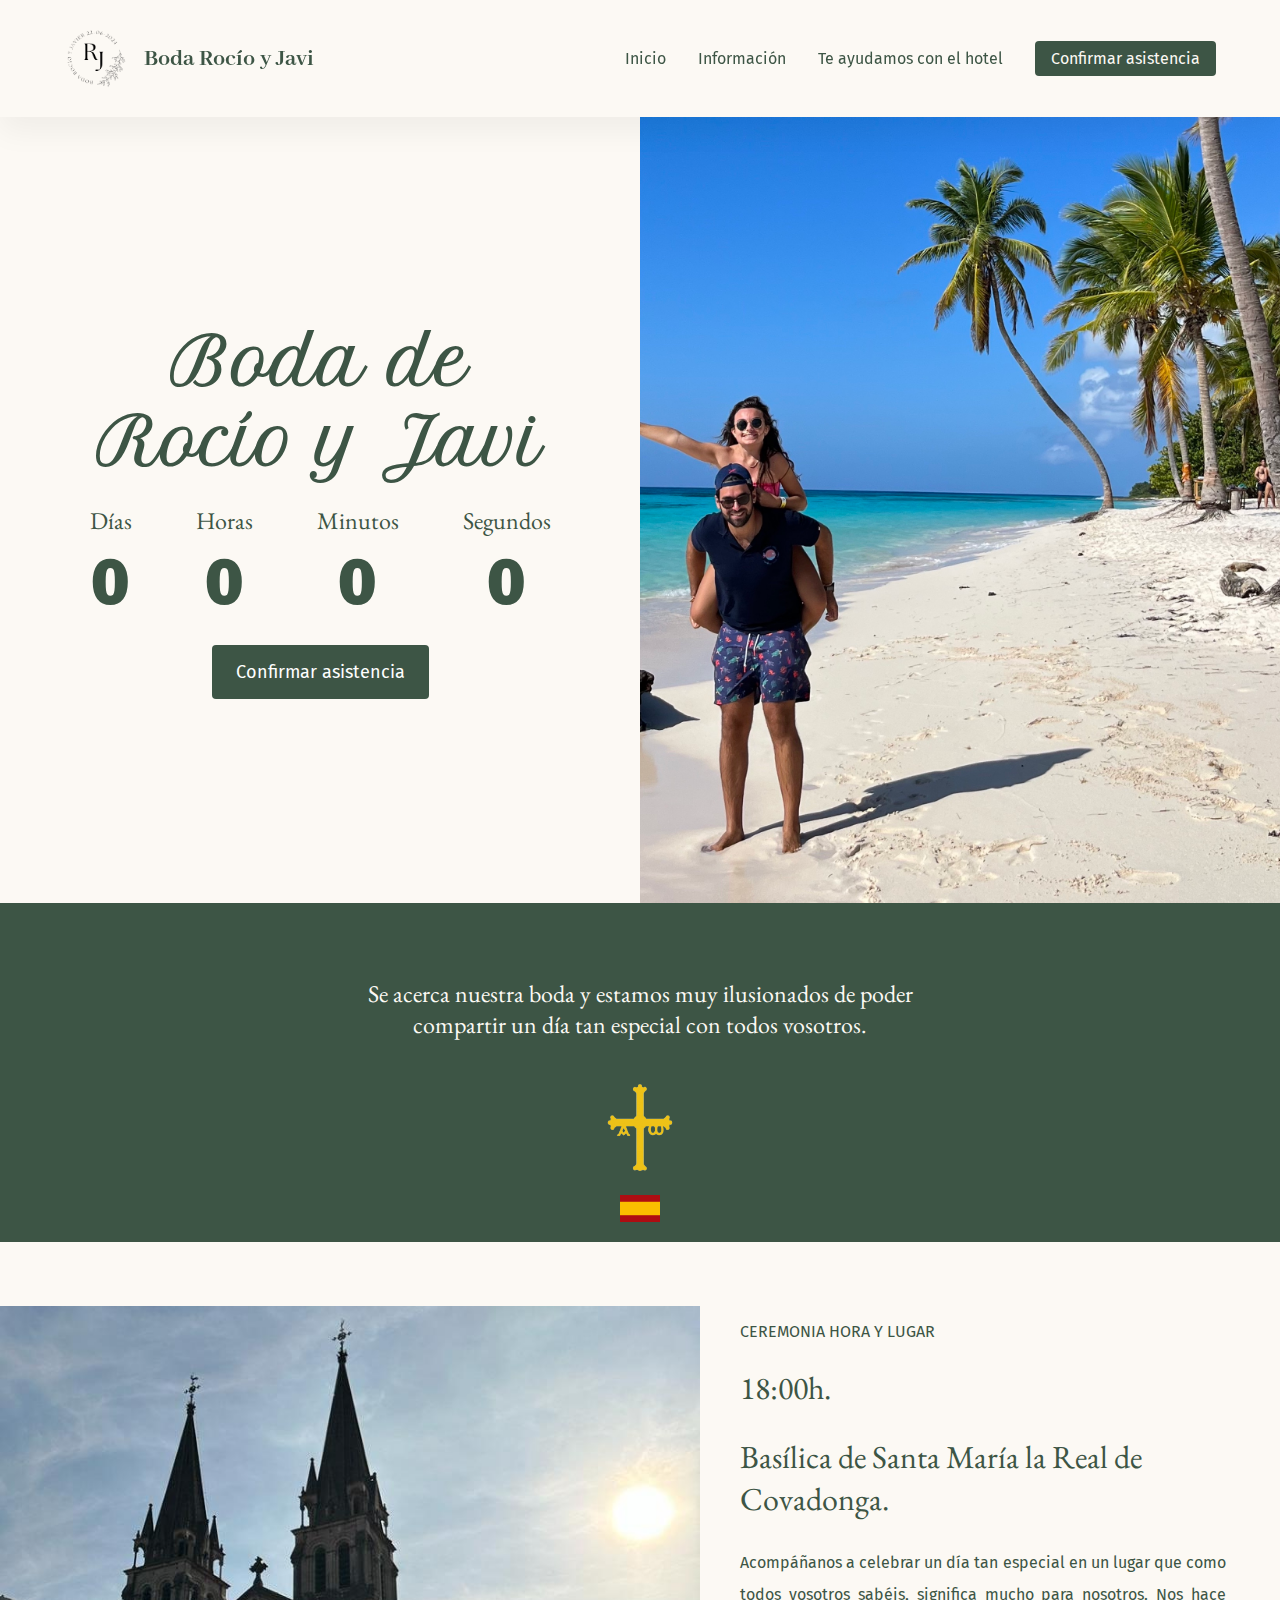
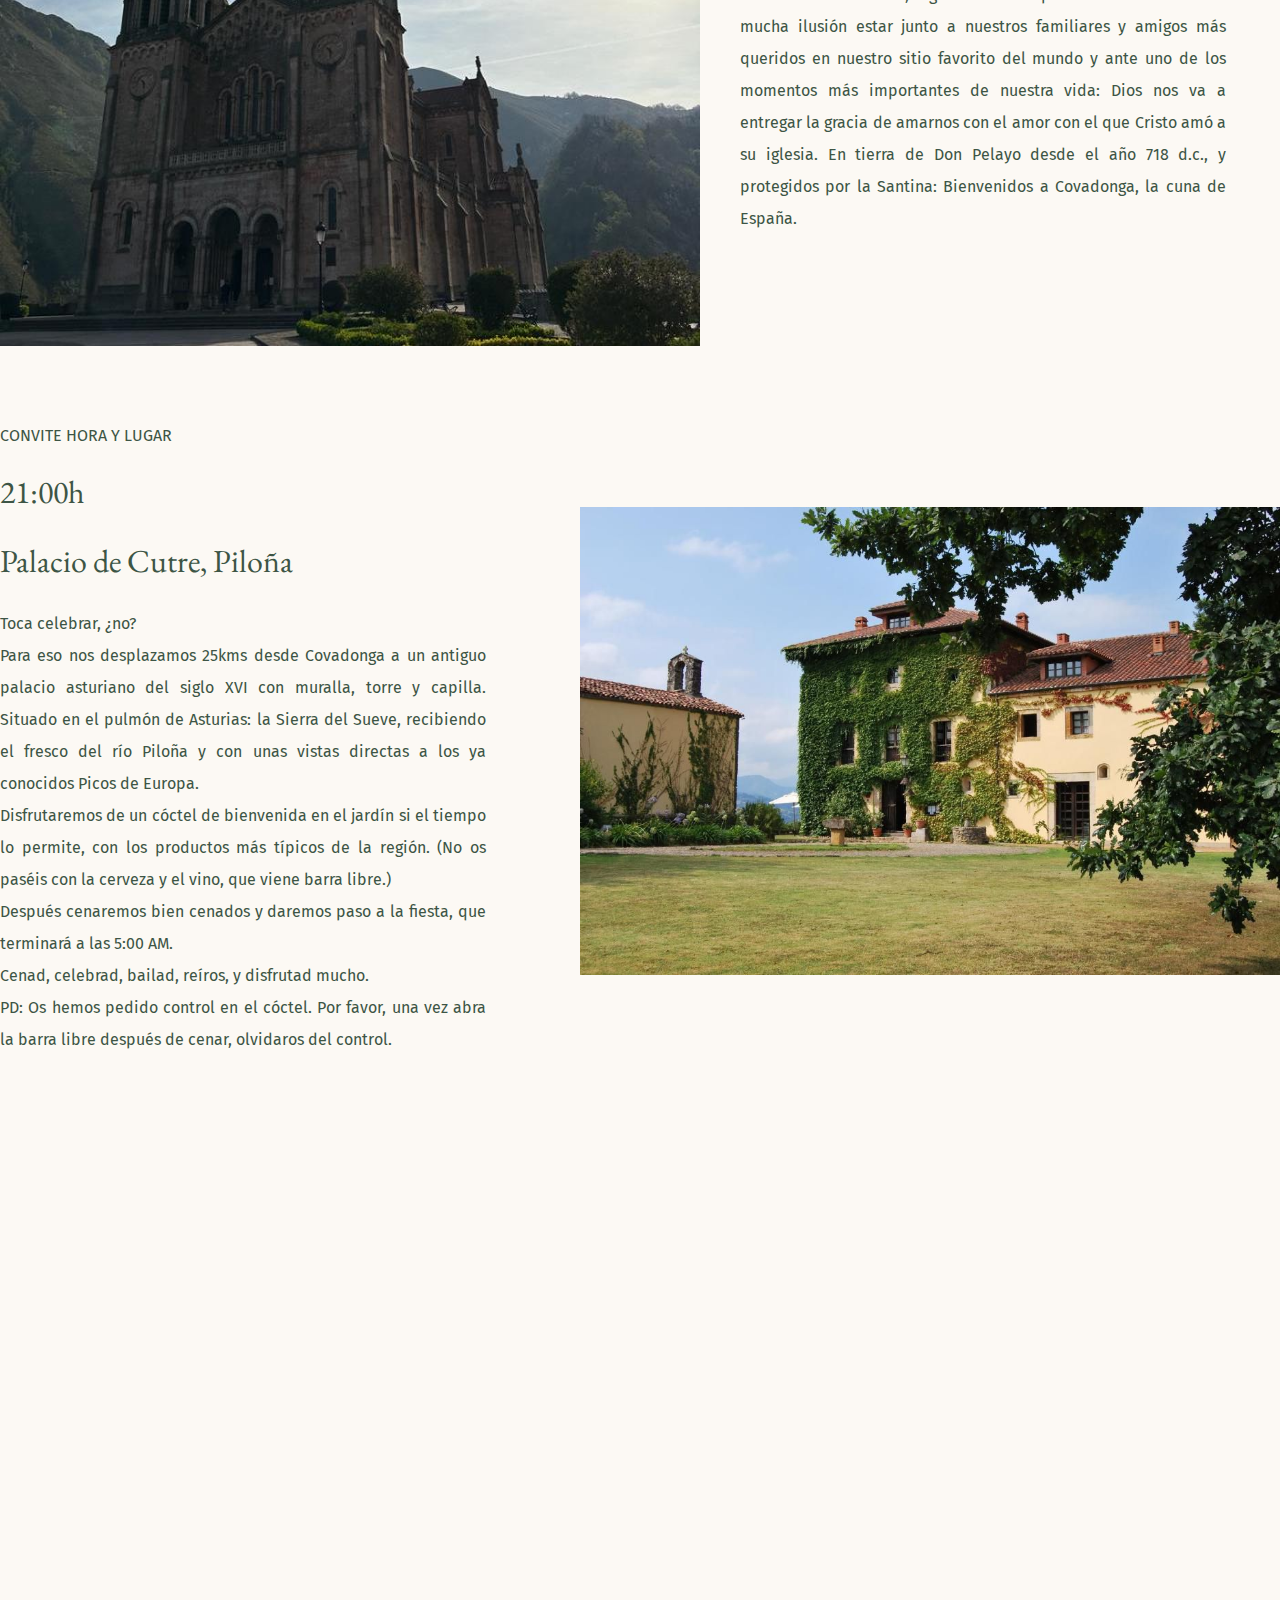
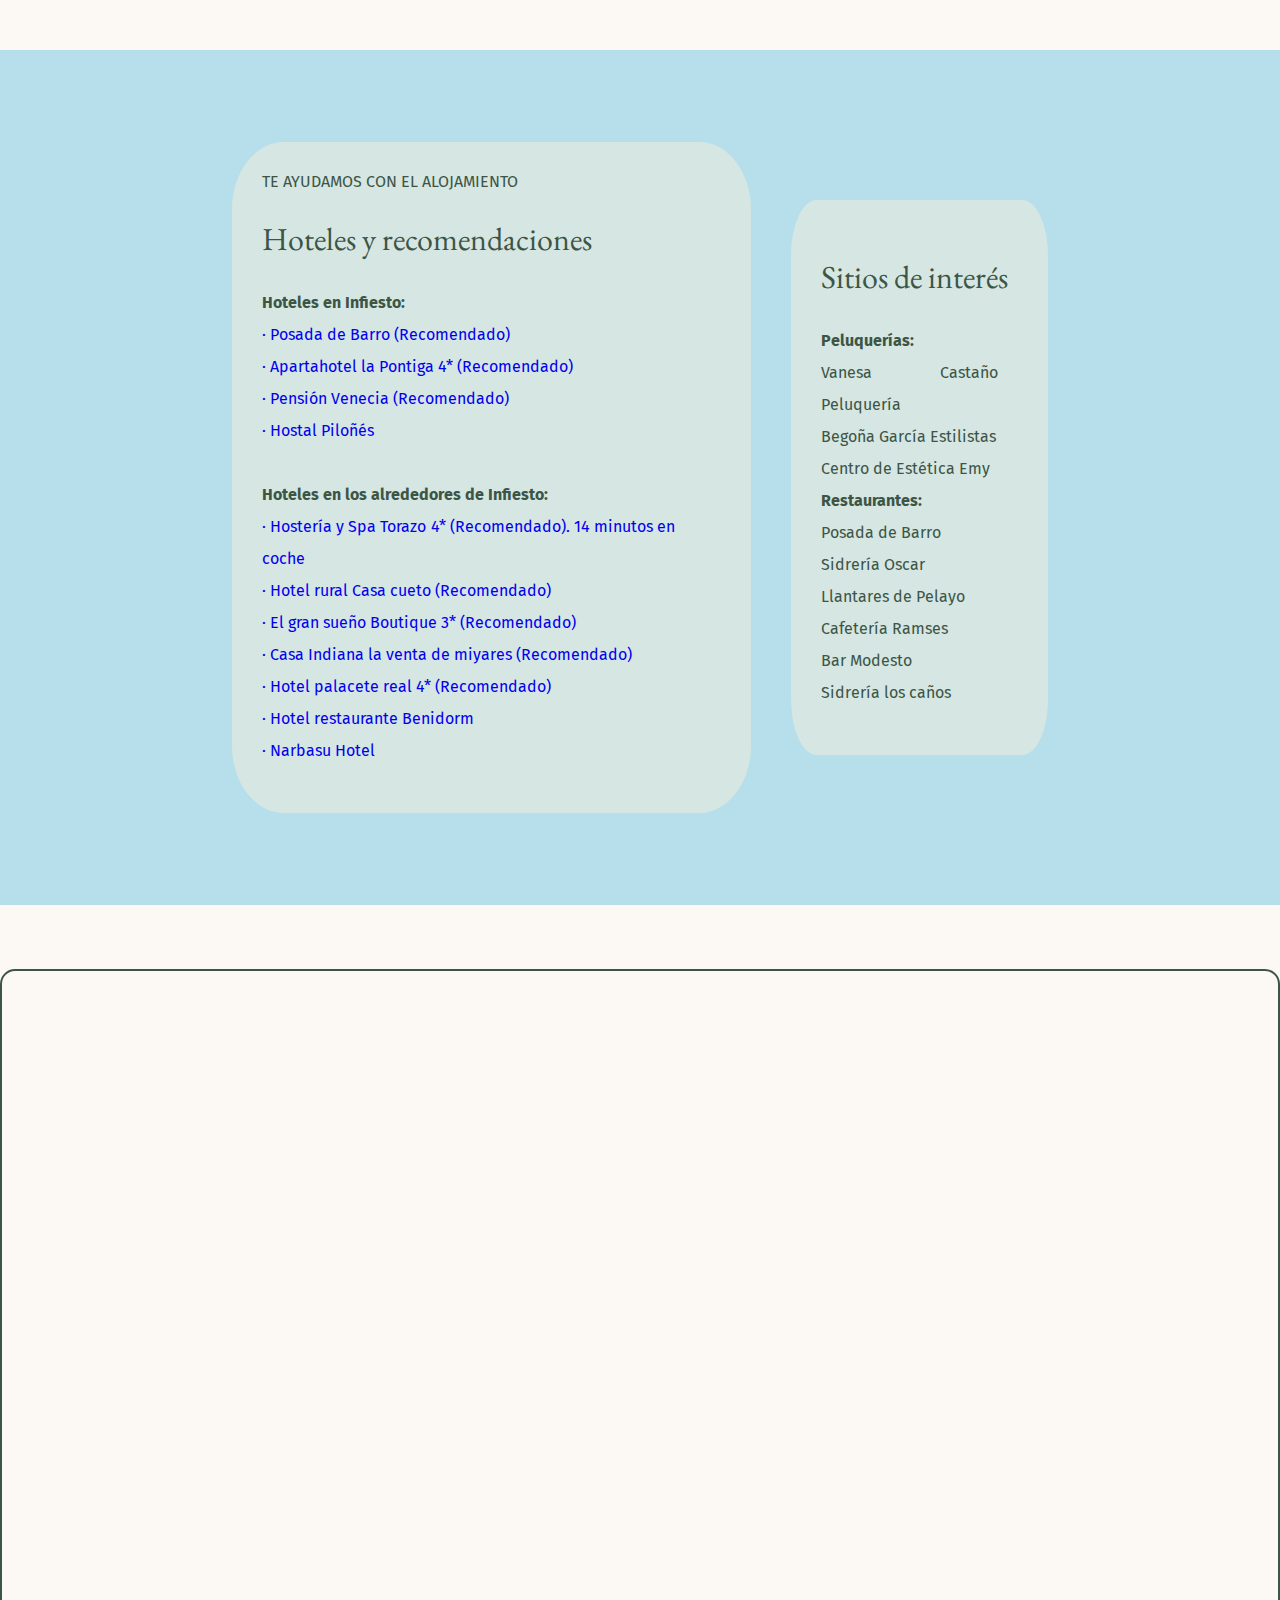
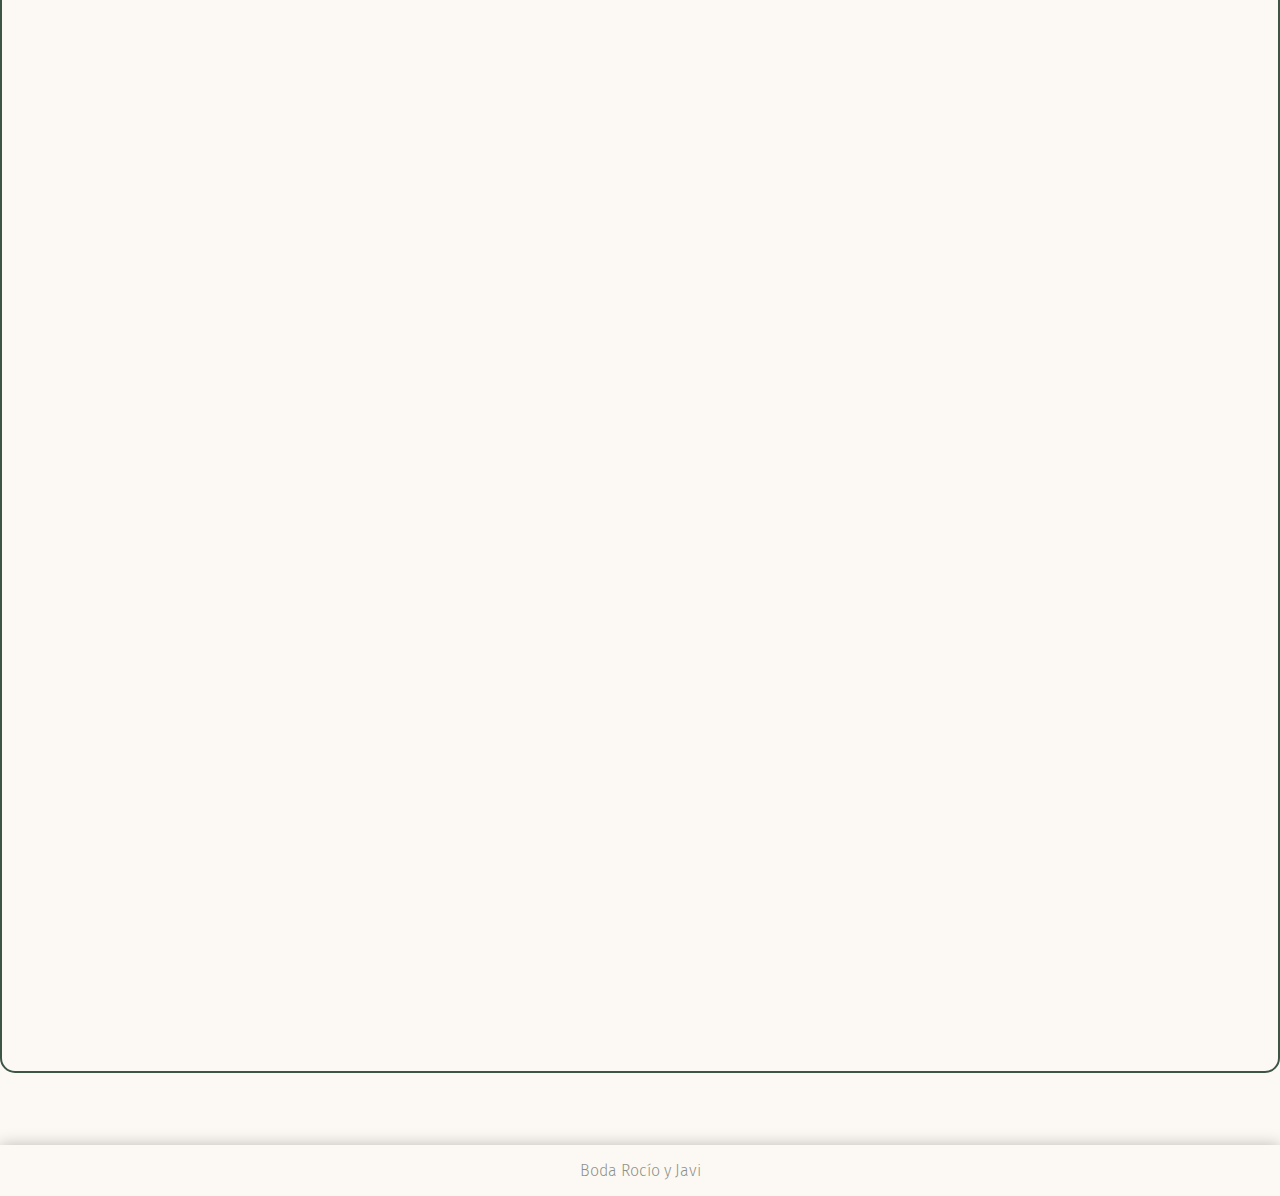
==== commit f2326a8e: "Add files via upload" ====
--- a/index.html
+++ b/index.html
@@ -176,7 +176,7 @@
                                     a los ya conocidos Picos de Europa.<br/> 
                                     Disfrutaremos de un cóctel de bienvenida en el 
                                     jardín si el tiempo lo permite, con los productos 
-                                    más típicos de la región. (No os paseis con la cerveza 
+                                    más típicos de la región. (No os paséis con la cerveza 
                                     y el vino, que viene barra libre.)<br/>
                                     Después cenaremos bien cenados y daremos paso a la 
                                     fiesta, que terminará a las 5:00 AM.<br/>
@@ -272,9 +272,7 @@
                 </div>
 
                 <div class="o-formSection" id="confirmarAsistencia">
-                    <iframe src="https://docs.google.com/forms/d/e/1FAIpQLSdboETyngukHc9m49XzcL0sz0A18n0Wk53isHDozKYR7Z082Q/viewform?embedded=true" width="640" height="1700" frameborder="0" marginheight="0" marginwidth="0">Cargando…</iframe>                </div>
-            </div>
-        </main>
+                    <iframe src="https://docs.google.com/forms/d/e/1FAIpQLSdboETyngukHc9m49XzcL0sz0A18n0Wk53isHDozKYR7Z082Q/viewform?embedded=true" width="640" height="1700" frameborder="0" marginheight="0" marginwidth="0">Cargando…</iframe>        </main>
 
         <footer class="o-mainFooter">
             <span class="a-mainFooter__text">Boda Rocío y Javi</span>
--- a/css/main.css
+++ b/css/main.css
@@ -307,7 +307,7 @@
     font-weight: 400;
     line-height: normal;
     max-width: 600rem;
-    margin-bottom: 30px;
+    margin-bottom: 10px;
 }
 .o-welcomeSection img{
     width: 120px;
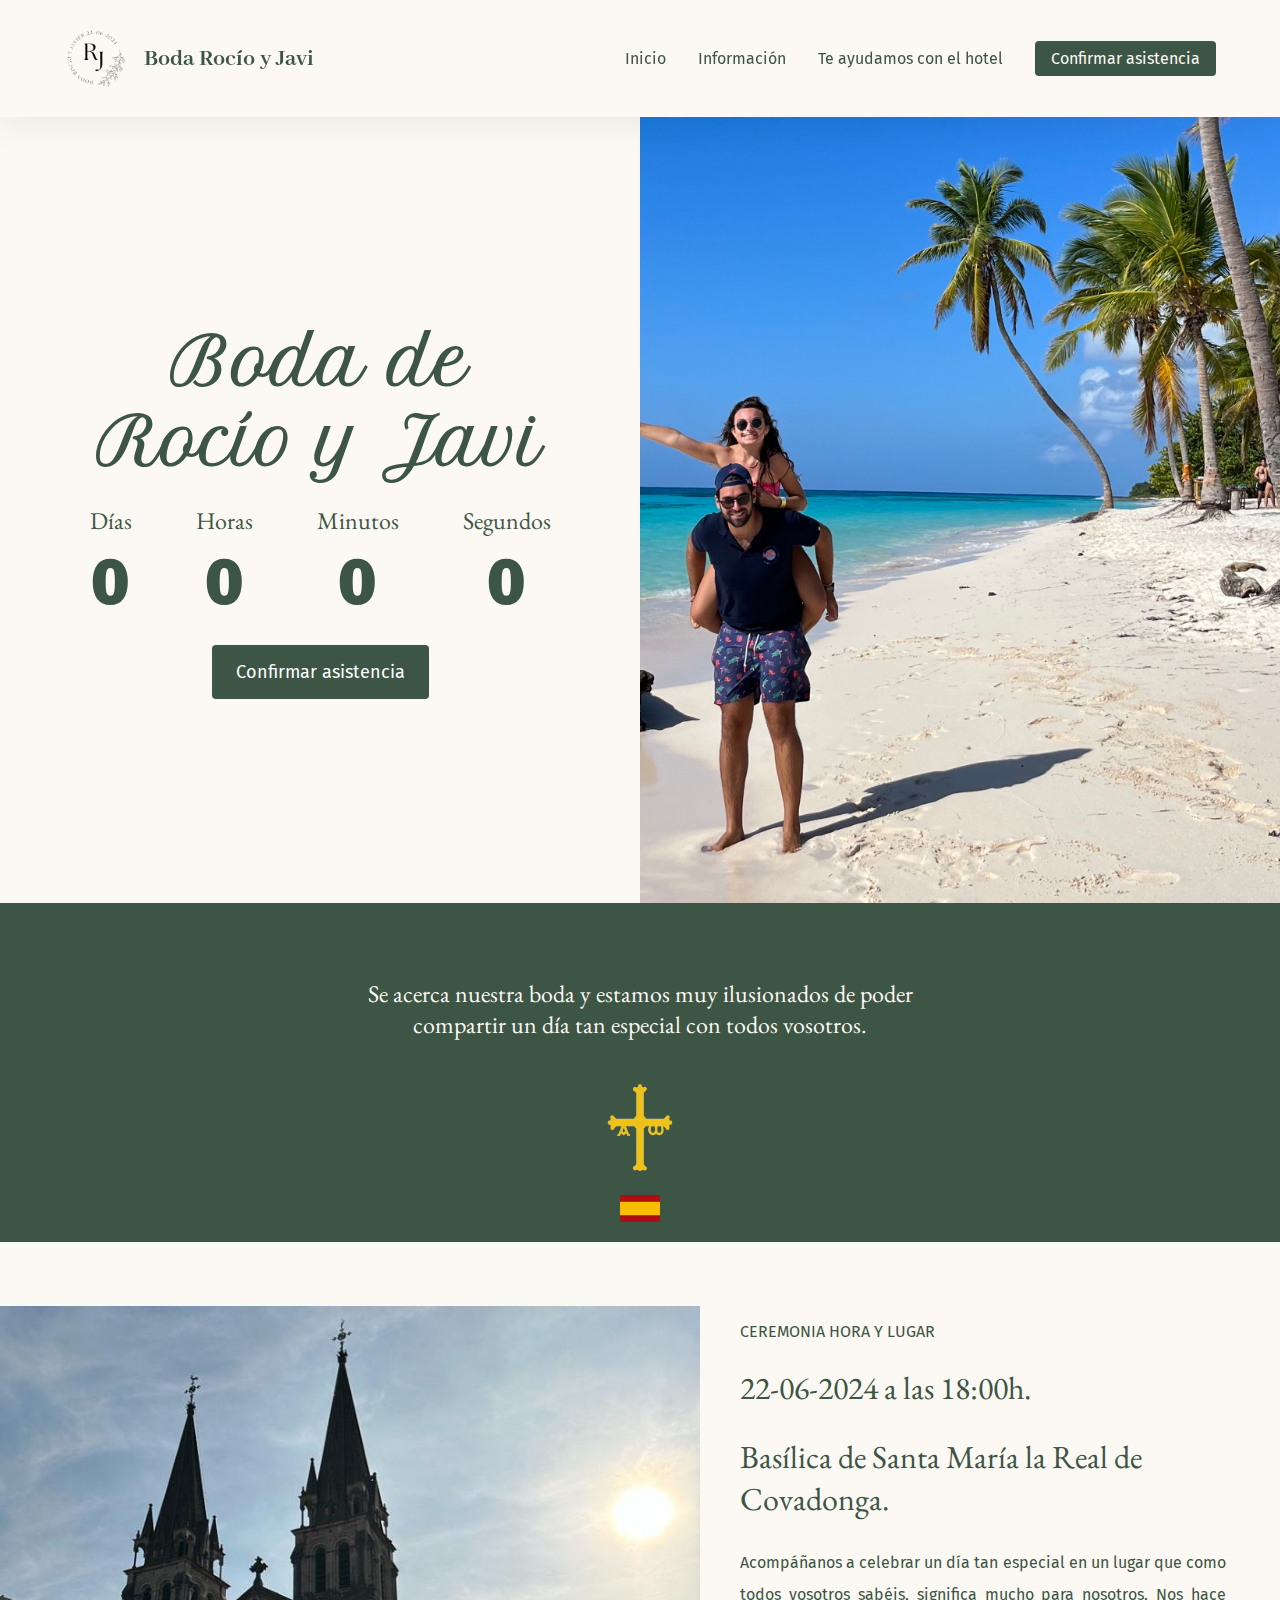
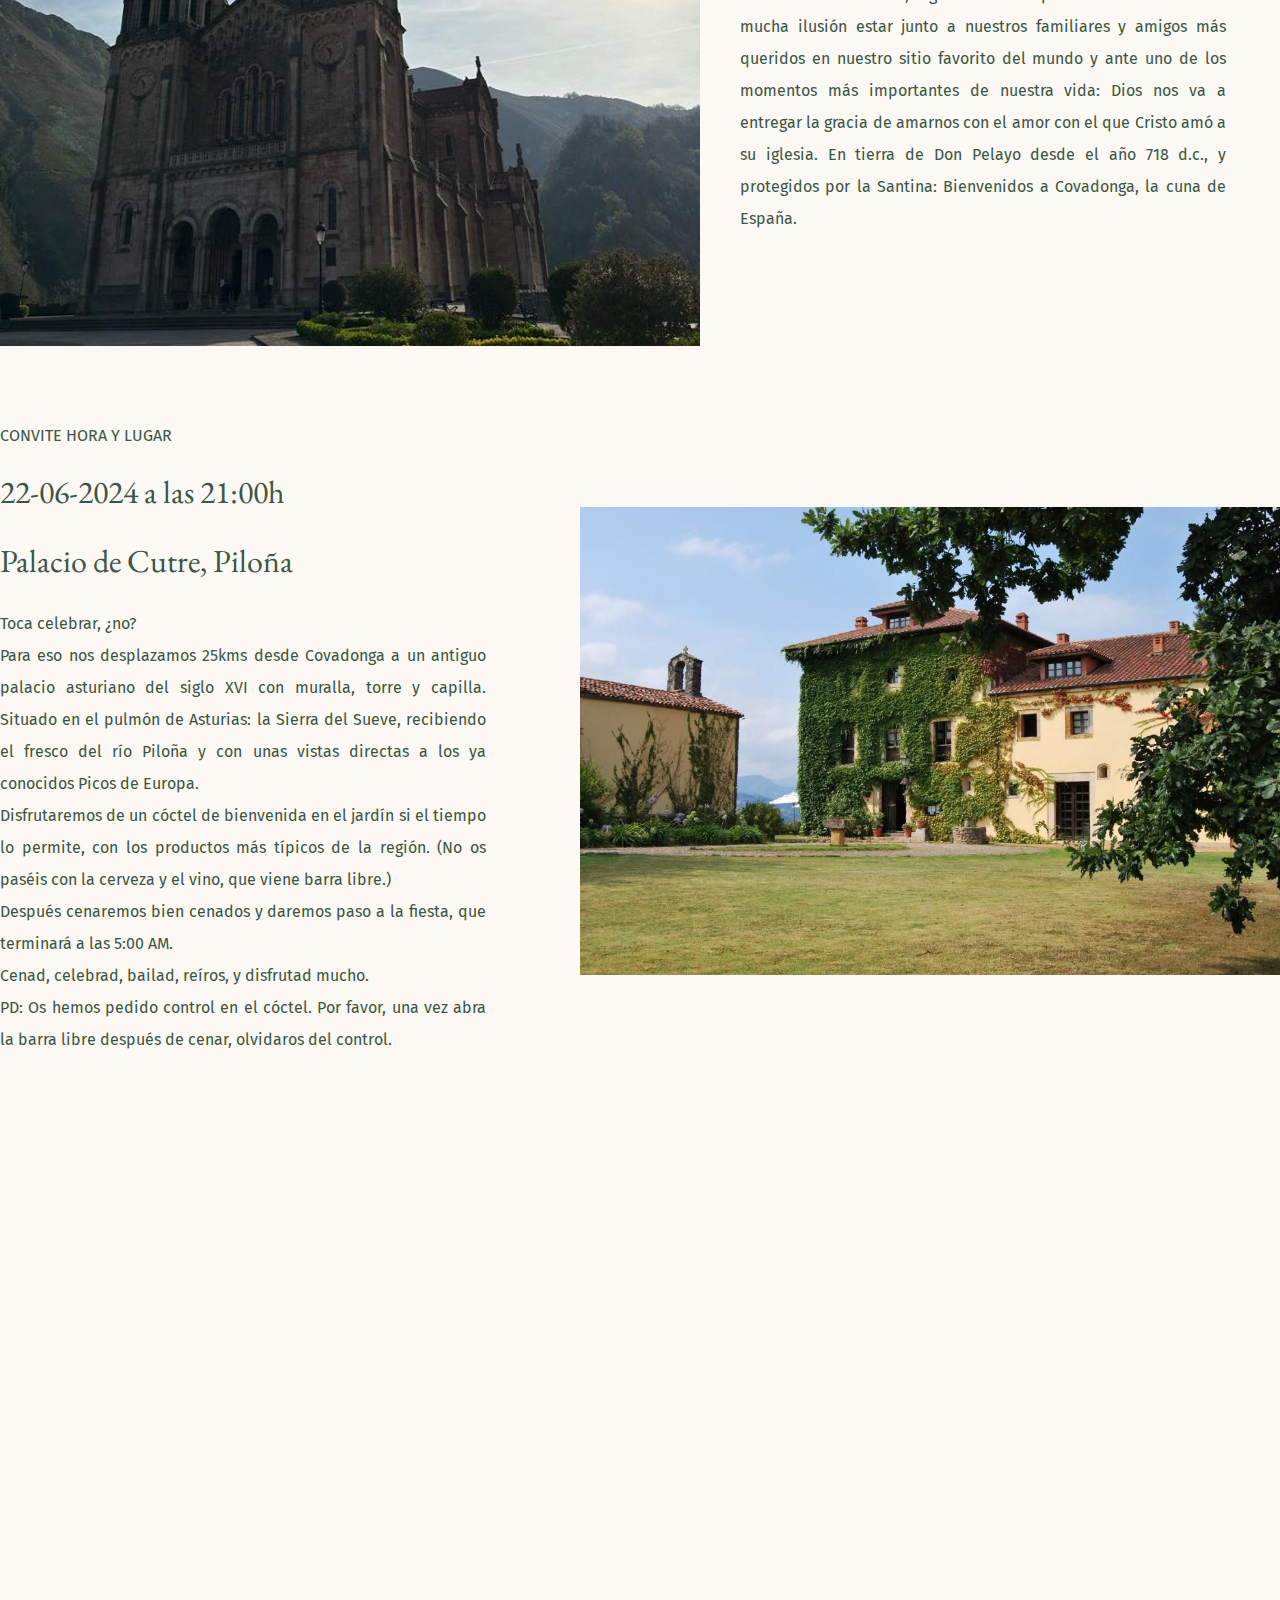
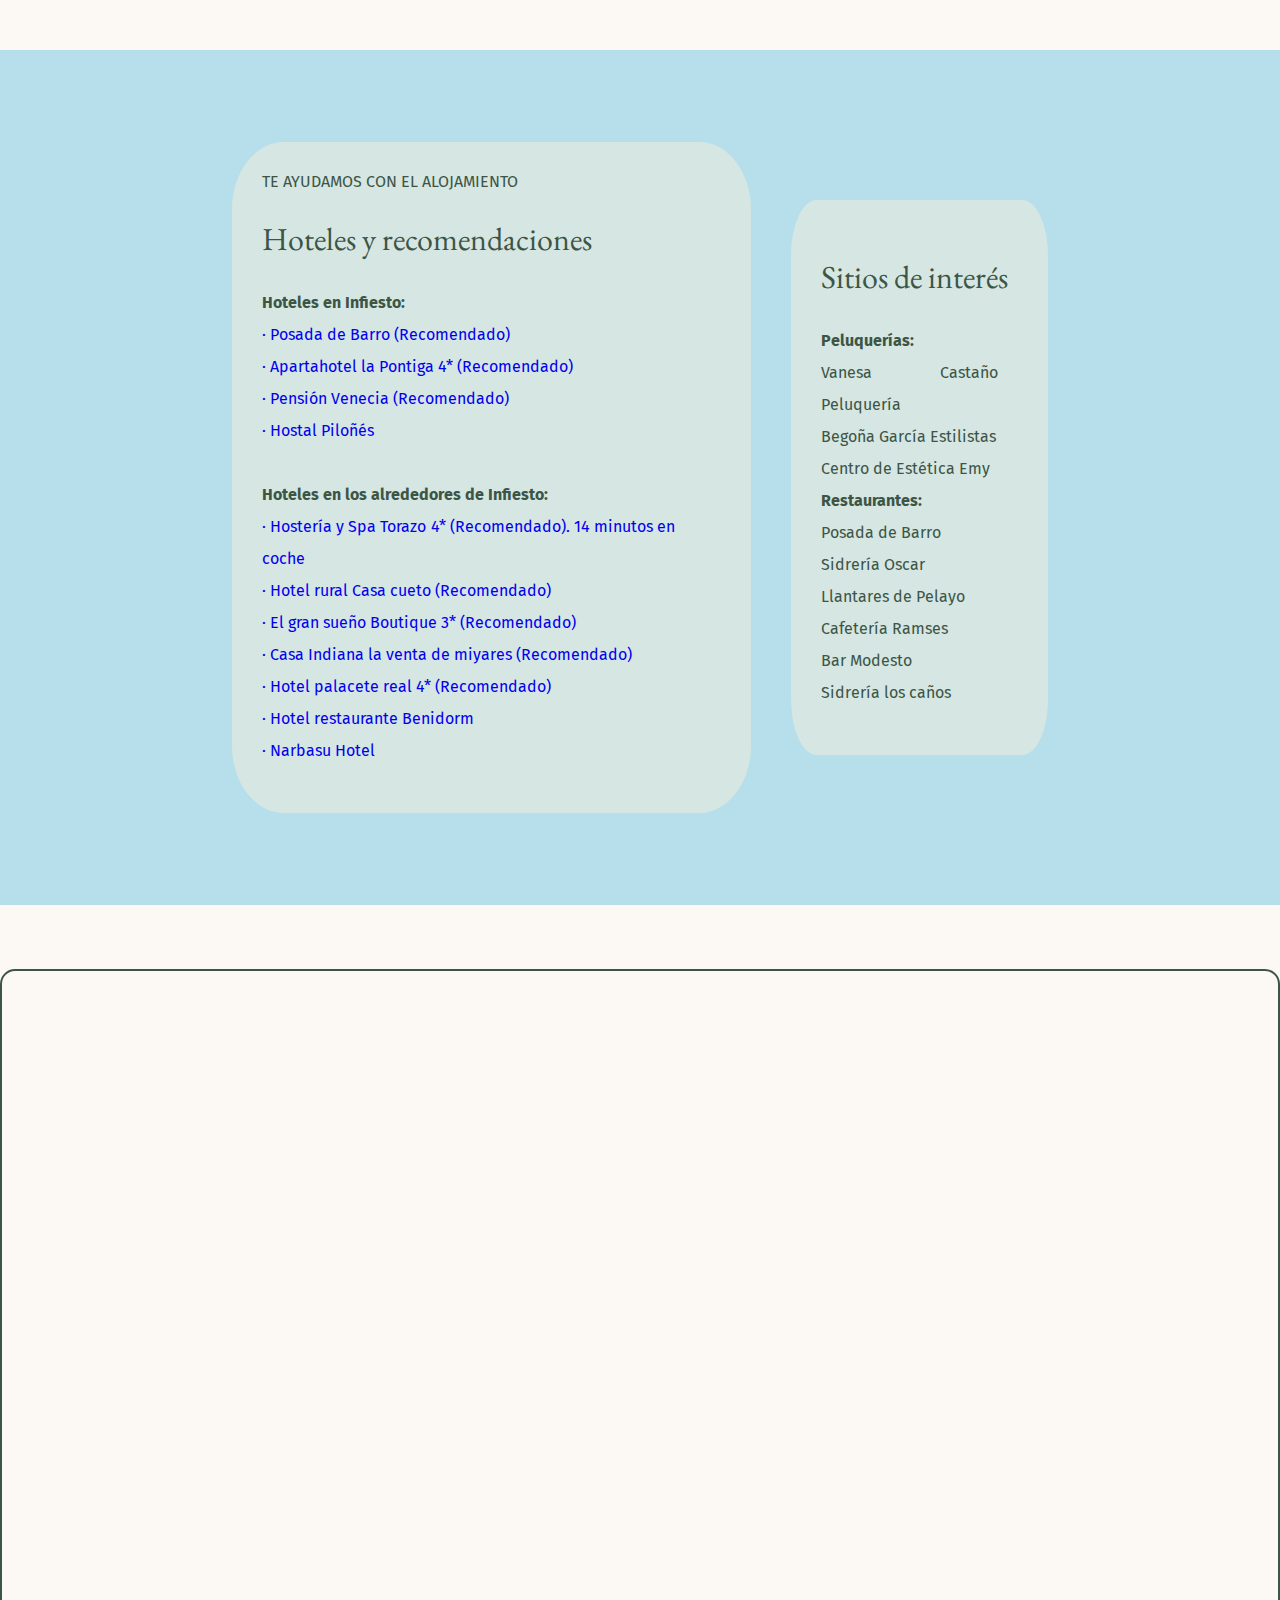
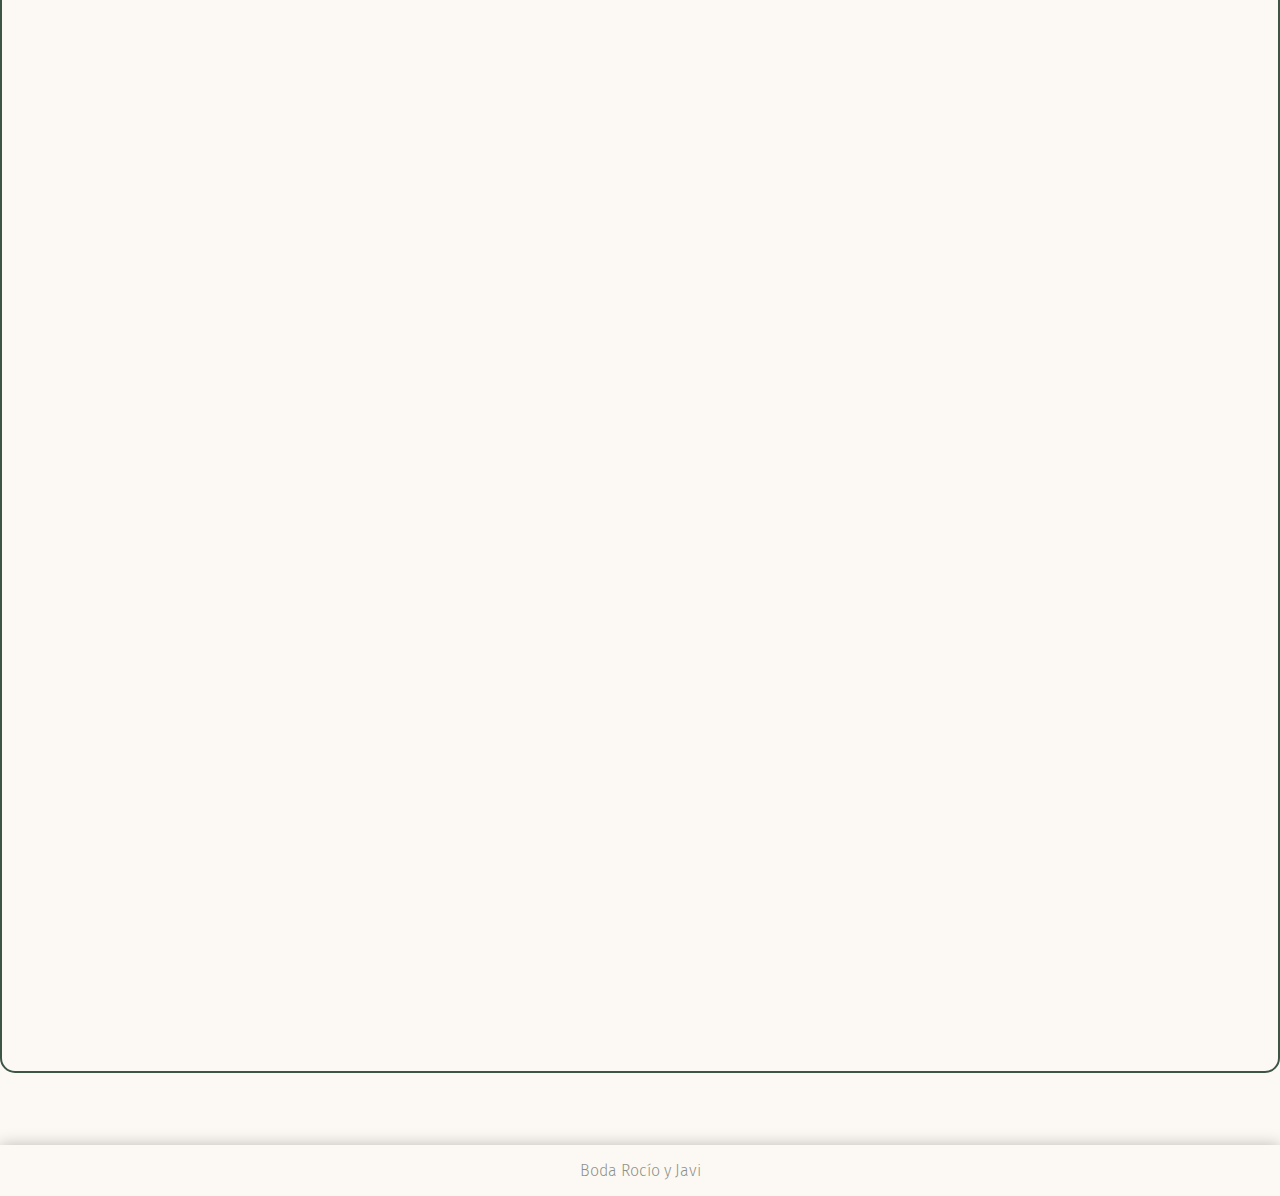
==== commit 18a4fcca: "Add files via upload" ====
--- a/index.html
+++ b/index.html
@@ -135,7 +135,7 @@
                                     ceremonia hora y lugar
                                 </span>
                                 <h2 class="a-infoHeader__title">
-                                    18:00h.
+                                    22-06-2024 a las 18:00h.
                                 </h2>
                                 <h2 class="a-infoHeader__title">
                                     Basílica de Santa María la Real de Covadonga.
@@ -159,7 +159,7 @@
                                     convite hora y lugar
                                 </span>
                                 <h2 class="a-infoHeader__title">
-                                    21:00h
+                                    22-06-2024 a las 21:00h
                                 </h2>
                                 <h2 class="a-infoHeader__title">
                                     Palacio de Cutre, Piloña
